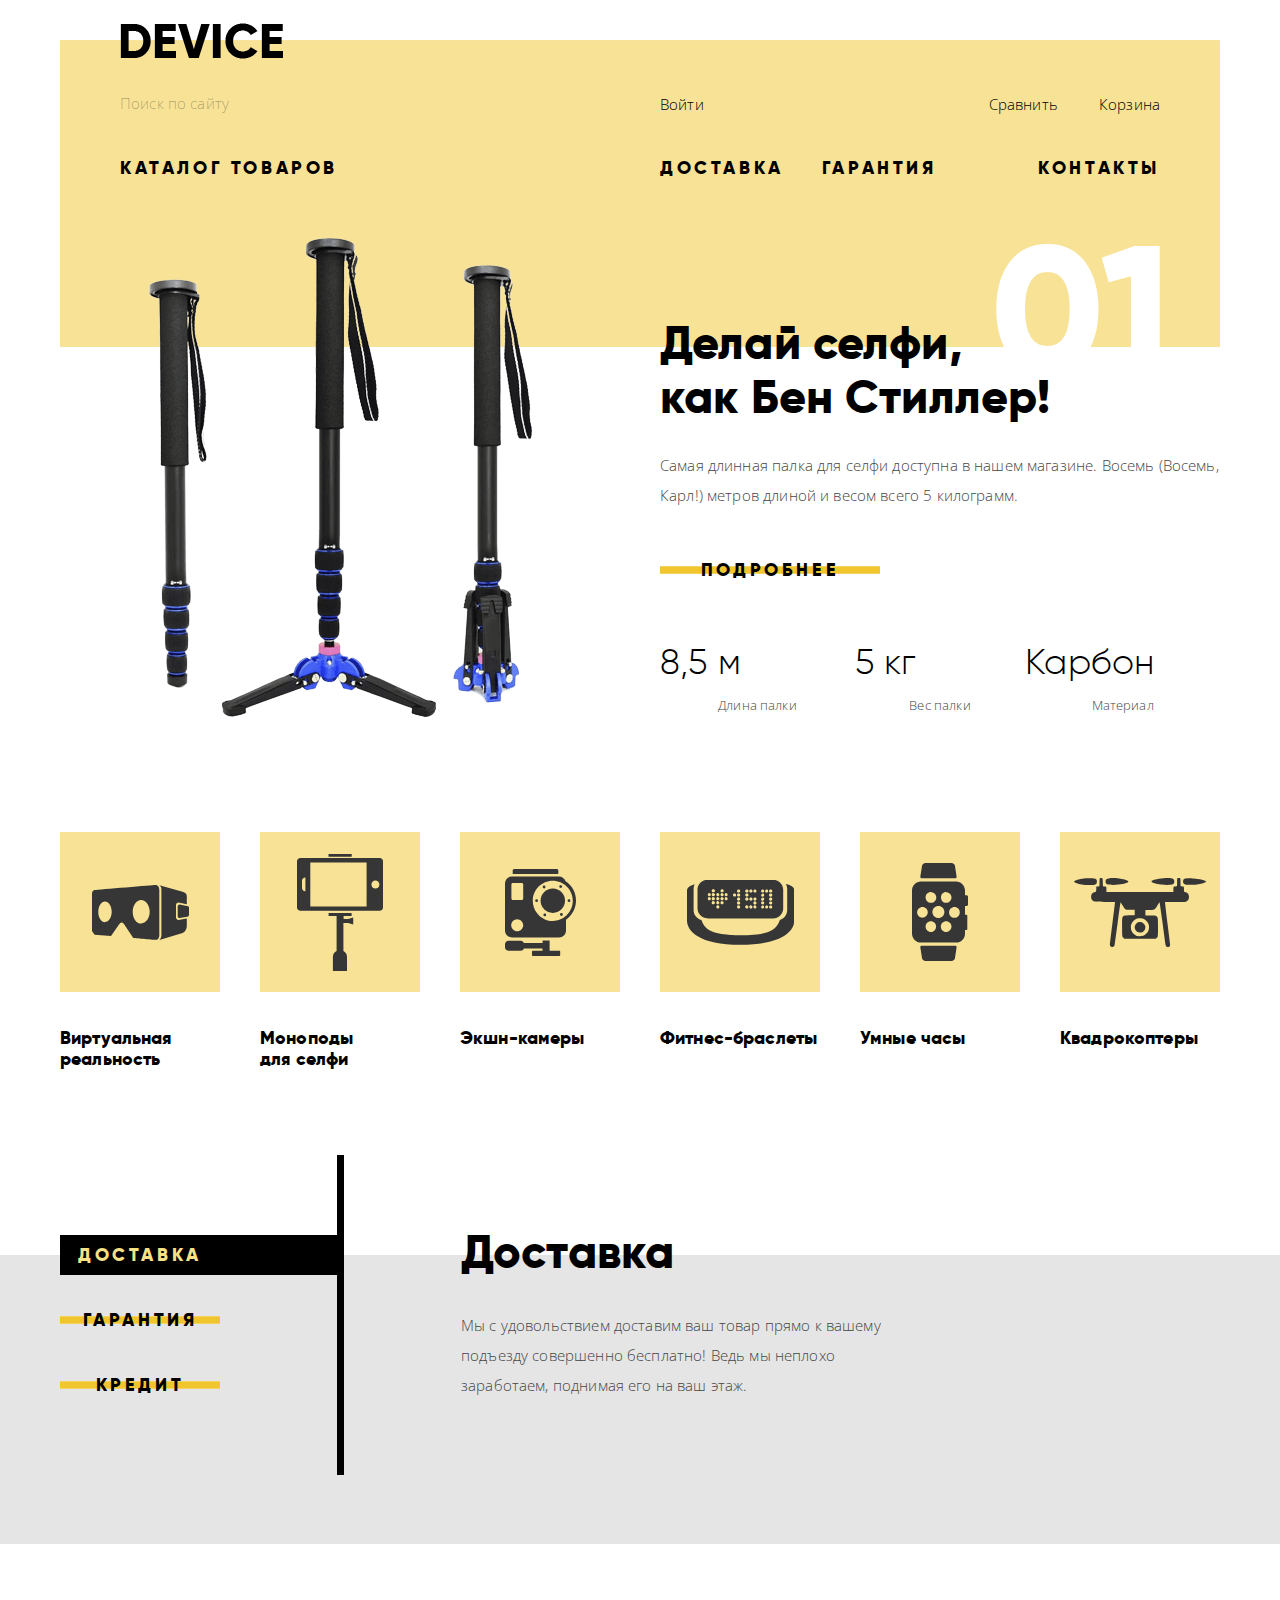
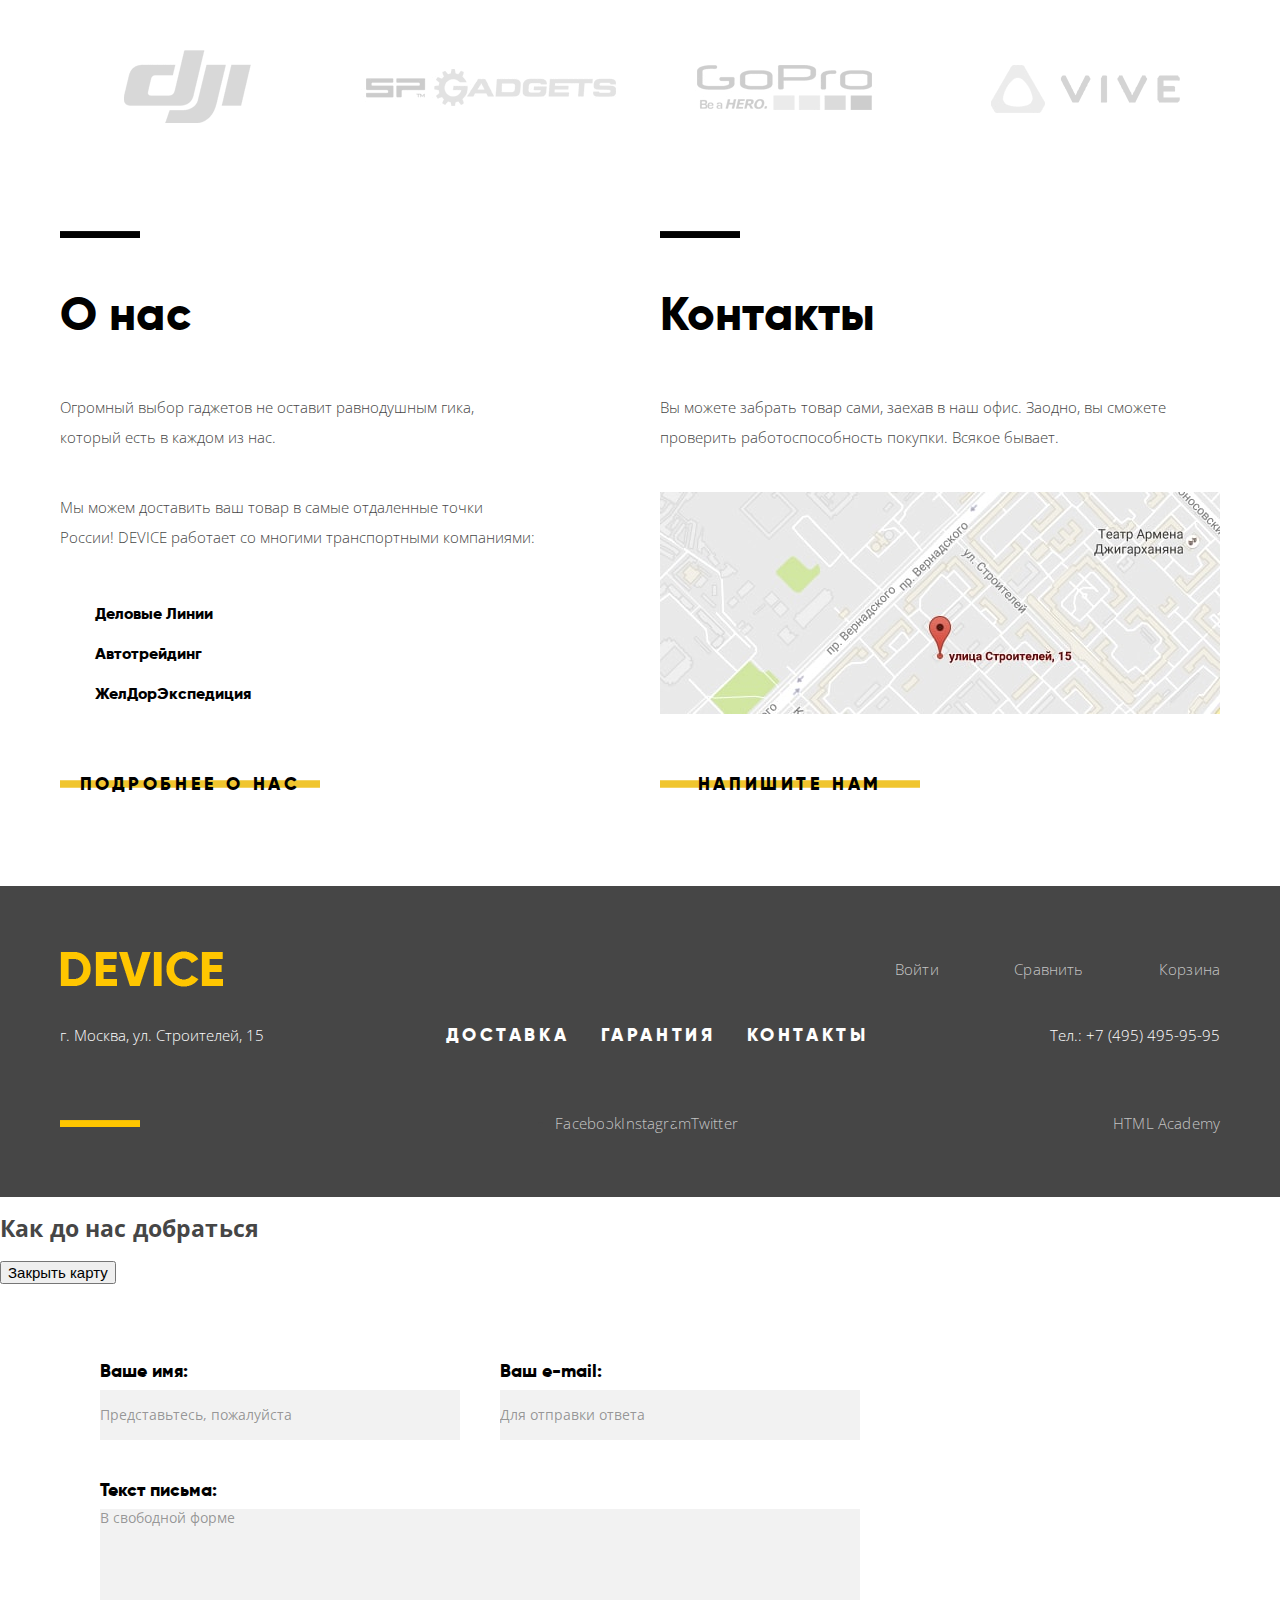
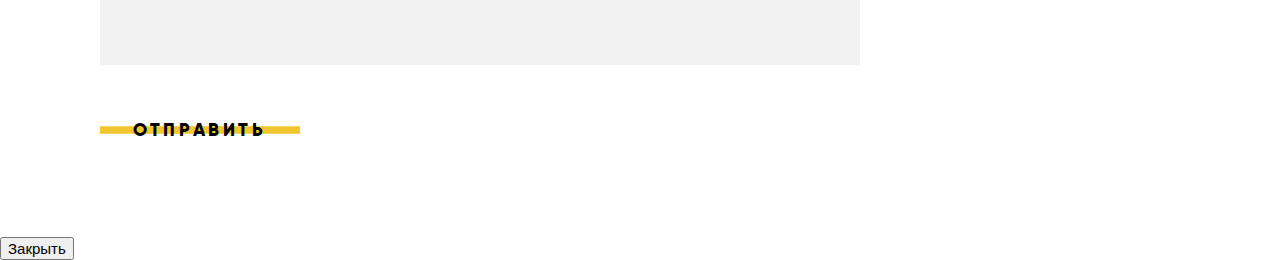
==== index.html @ 3cc9447b "Сделал сетку главной страницы" ====
<!DOCTYPE html>
<html lang="ru">
  <head>
    <meta charset="utf-8">
    <title>HTML Academy: Девайс</title>
    <link href="https://fonts.googleapis.com/css?family=Open+Sans:300,400&amp;subset=cyrillic" rel="stylesheet">
    <link href="css/normalize.css" rel="stylesheet">
    <link href="css/style.css" rel="stylesheet">
  </head>
  <body>
    <header class="main-header">
      <div class="wrapper">
        <div class="header-top-block">
          <div class="logo-header">
            <img src="img/device-logo-header.png" width="163" height="36" alt="Логотип DEVICE">
          </div>
        </div>
        <div class="header-middle-block">
          <form class="search" action="https://echo.htmlacademy.ru" method="post">
            <label class="visually-hidden" for="search-field">Поиск по сайту</label>
            <input id="search-field" name="search-field" type="search" placeholder="Поиск по сайту">
            <button class="search-button" type="submit">Найти</button>
          </form>
          <nav class="user-navigation">
            <ul>
              <li class="user-navigation-item sign-in"><a href="#">Войти</a></li>
              <li class="user-navigation-item comparison"><a href="#">Сравнить</a></li>
              <li class="user-navigation-item cart"><a href="#">Корзина</a></li>
            </ul>
          </nav>
        </div>
        <div class="header-bottom-block">
          <nav class="site-navigation"> 
            <ul>
              <li class="site-navigation-item">
                <a class="catalog-button" href="#">Каталог товаров</a>
                <div class="dropdown-catalog">
                  <ul class="dropdown-catalog-column">
                    <li><a href="#">Виртуальная реальность</a></li>
                    <li><a href="catalog.html">Моноподы для селфи</a></li>
                    <li><a href="#">Экшн-камеры</a></li>
                  </ul>
                  <ul class="dropdown-catalog-column">
                    <li><a href="#">Фитнес-браслеты</a></li>
                    <li><a href="#">Умные часы</a></li>
                  </ul>
                  <ul class="dropdown-catalog-column">
                    <li><a href="#">Квадрокоптеры</a></li>
                  </ul>
                </div>
              </li>
              <li class="site-navigation-item"><a href="#">Доставка</a></li>
              <li class="site-navigation-item"><a href="#">Гарантия</a></li>
              <li class="site-navigation-item"><a href="#">Контакты</a></li>
            </ul>
          </nav>
        </div>
      </div>
    </header>

    <main class="main-content">
      <h1 class="visually-hidden">Интернет-магазин гаджетов DEVICE</h1>
      <section class="promo-slider">
        <div class="container">
          <h2 class="visually-hidden">Лучшие предложения</h2>
          <div class="promo-slider-controls">
            <p>
              <input class="visually-hidden" id="promo-1" type="radio" name="promo-toggle" checked>
              <label for="promo-1"><span class="visually-hidden">Предложение 1</span></label>
            </p>
            <p>
              <input class="visually-hidden" id="promo-2" type="radio" name="promo-toggle">
              <label for="promo-2"><span class="visually-hidden">Предложение 2</span></label>
            </p>
            <p>
              <input class="visually-hidden" id="promo-3" type="radio" name="promo-toggle">
              <label for="promo-3"><span class="visually-hidden">Предложение 3</span></label>  
            </p>
          </div>
          <ol class="promo-slides">
            <li class="promo-slides-item">
              <h3 class="visually-hidden">Монопод для селфи</h3>
              <div class="promo-slide-image">
                <img src="img/slide-1.png" width="384" height="486" alt="Карбоновый монопод для селфи">
              </div>
              <div class="promo-slide-description">
                <p class="promo-slogan">Делай селфи,<br> как Бен Стиллер!</p>
                <p class="promo-text">Самая длинная палка для селфи доступна в нашем магазине. Восемь&nbsp;(Восемь, Карл!) метров длиной и весом всего 5 килограмм.</p>
                <table>                  
                  <tr>
                    <td>8,5 м</td>
                    <td>5 кг</td>
                    <td>Карбон</td>
                  </tr>
                  <tr>
                    <th>Длина палки</th>
                    <th>Вес палки</th>
                    <th>Материал</th>
                  </tr>
                </table>
                <a class="button" href="#">Подробнее</a>
              </div>
            </li>

            <li class="promo-slides-item">
              <h3 class="visually-hidden">Фитнес-браслет</h3>
              <div class="promo-slide-image">
                <img src="img/slide-2.png" width="345" height="485" alt="Черный фитнес-браслет">
              </div>
              <div class="promo-slide-description">
                <p class="promo-slogan">Худеем<br> правильно!</p>
                <p class="promo-text">Мотивирующие фитнес-браслеты помогут найти в себе силы не пропускать  занятия и соблюдать диету.</p>
                <table>
                  <tr>
                    <td>48 часов</td>
                  </tr>
                  <tr>
                    <th>Без подзарядки</th>
                  </tr>
                </table>
                <a class="button" href="#">Подробнее</a>
              </div>
            </li>

            <li class="promo-slides-item">
              <h3 class="visually-hidden">Квадрокоптер</h3>
              <div class="promo-slide-image">
                <img src="img/slide-3.png" width="526" height="334" alt="Квадрокоптер с лазером">
              </div>
              <div class="promo-slide-description">
                <p class="promo-slogan">Порхает как бабочка,<br> жалит как пчела!</p>
                <p class="promo-text">Этот обычный, на первый взгляд, квадрокоптер оснащен мощным лазером, замаскированным под стандартную камеру.</p>
                <table>
                  <tr>
                    <td>800 м</td>
                    <td>50 м</td>
                  </tr>
                  <tr>
                    <th>Дальность полета</th>
                    <th>Радиус поражения</th>
                  </tr>
                </table>
                <a class="button" href="#">Подробнее</a>
              </div>
            </li>
          </ol>
        </div> 
      </section>

      <section class="categories">
        <div class="container">
          <h2 class="visually-hidden">Категории товаров</h2>
          <ul class="categories-list">
            <li><a href="#">Виртуальная реальность</a></li>
            <li><a href="catalog.html">Моноподы для&nbsp;селфи</a></li>
            <li><a href="#">Экшн-камеры</a></li>
            <li><a href="#">Фитнес-браслеты</a></li>
            <li><a href="#">Умные часы</a></li>
            <li><a href="#">Квадрокоптеры</a></li>
          </ul>
        </div>
      </section>

      <section class="services-slider">
        <div class="container">
          <h2 class="visually-hidden">Услуги</h2>
          <div class="services-slider-controls">
            <p>
              <input class="visually-hidden delivery-service-toggle" id="delivery" type="radio" name="services-toggle" checked>
              <label class="button" for="delivery">Доставка</label>
            </p>
            <p>
              <input class="visually-hidden warranty-service-toggle" id="warranty" type="radio" name="services-toggle">
              <label class="button" for="warranty">Гарантия</label>
            </p>
            <p>
              <input class="visually-hidden credit-service-toggle" id="credit" type="radio" name="services-toggle">
              <label class="button" for="credit">Кредит</label>
            </p>
          </div>
          <div class="services-slides-wrapper">
            <ul class="services-slides">
              <li class="services-slides-item delivery-service-slide">
                <h3>Доставка</h3>
                <p>Мы с удовольствием доставим ваш товар прямо к вашему подъезду совершенно бесплатно! Ведь мы неплохо заработаем, поднимая его на ваш этаж.</p>
              </li>
              <li class="services-slides-item warranty-service-slide">
                <h3>Гарантия</h3>
                <p>Если из-за возгорания купленного у нас товара у вас сгорит дом — не переживайте, мы выдадим вам новый. Товар,&nbsp;не&nbsp;дом, конечно же.</p>
              </li>
              <li class="services-slides-item credit-service-slide">
                <h3>Кредит</h3>
                <p>Залезть в долговую яму стало проще! Кредитные консультанты подберут для вас наиболее выгодные условия&nbsp;кредита. Выгодные для нашего банка, разумеется.</p>
              </li>
            </ul>
          </div>
        </div>
      </section>

      <section class="companies">
        <div class="container">
          <h2 class="visually-hidden">Бренды</h2>
          <ul class="list-of-companies">
            <li class="company">
              <a href="https://www.dji.com"><span class="visually-hidden">DJI</span></a>
            </li>
            <li class="company">
              <a href="http://www.sp-gadgets.com"><span class="visually-hidden">SP Gadgets</span></a>
            </li>
            <li class="company">
              <a href="https://gopro.com"><span class="visually-hidden">GoPro</span></a>
            </li>
            <li class="company">
              <a href="https://www.vive.com/ru"><span class="visually-hidden">HTC VIVE</span></a>
            </li>
          </ul>
        </div>
      </section>
      
      <div class="container about-us-container">
        <section class="about-us">         
          <h2>О нас</h2>
          <p>Огромный выбор гаджетов не оставит равнодушным гика, который&nbsp;есть&nbsp;в&nbsp;каждом из нас.</p>
          <div class="transport-companies-wrapper">
            <p>Мы можем доставить ваш товар в самые отдаленные точки России!&nbsp;DEVICE&nbsp;работает со многими транспортными компаниями:</p>
            <ul class="transport-companies">
              <li>Деловые Линии</li>  
              <li>Автотрейдинг</li>
              <li>ЖелДорЭкспедиция</li>
            </ul>
          </div>
          <a class="button" href="#">Подробнее о нас</a>          
        </section>

        <section class="contacts">          
          <h2>Контакты</h2>
          <p>Вы можете забрать товар сами, заехав в наш офис. Заодно, вы сможете проверить работоспособность покупки. Всякое бывает.</p>
          <p class="map">
            <a href="#"><img src="img/map.jpg" width="560" height="222" alt="Наш офис по адресу улица Строителей 15, Москва"></a>
          </p>
          <a class="button" href="#">Напишите нам</a>          
        </section>
      </div>
    </main>

    <footer class="main-footer">
      <div class="wrapper">
        <div class="footer-top-block">
          <div class="logo-footer">
            <img src="img/device-logo-footer.png" width="163" height="36" alt="Логотип DEVICE">
          </div>
          <nav class="user-navigation">
            <ul>
              <li class="user-navigation-item sign-in"><a href="#">Войти</a></li>
              <li class="user-navigation-item comparison"><a href="#">Сравнить</a></li>
              <li class="user-navigation-item cart"><a href="#">Корзина</a></li>
            </ul>          
          </nav>
        </div>
        <div class="footer-middle-block">
          <p class="address">г. Москва, ул. Строителей, 15</p>
          <nav class="site-navigation">
            <ul>
              <li class="site-navigation-item"><a href="#">Доставка</a></li>
              <li class="site-navigation-item"><a href="#">Гарантия</a></li>
            <li class="site-navigation-item"><a href="#">Контакты</a></li>
            </ul>
          </nav>
          <p class="phone">Тел.: +7 (495) 495-95-95</p>
        </div>
        <div class="footer-bottom-block">
          <ul class="footer-social">
            <li><a class="social-button" href="#">Facebook</a></li>
            <li><a class="social-button" href="#">Instagram</a></li>
            <li><a class="social-button" href="#">Twitter</a></li>
          </ul>
          <a class="footer-copyright" href="https://htmlacademy.ru/intensive/htmlcss">HTML Academy</a>
        </div>
      </div>
    </footer>

    <section class="modal modal-map">
      <div class="container">
        <h2>Как до нас добраться</h2>
<!-- Здесь будет карта -->
        <button class="modal-close" type="button">Закрыть карту</button>
      </div>
    </section>

    <section class="modal modal-feedback">
      <div class="container">
        <h2 class="visually-hidden">Напишите нам</h2>
        <form class="feedback" action="https://echo.htmlacademy.ru" method="post">
          <p class="feedback-item">
            <label for="feedback-name">Ваше имя:</label>
            <input id="feedback-name" name="name" type="text" placeholder="Представьтесь, пожалуйста">
          </p>
          <p class="feedback-item">
            <label for="feedback-email">Ваш e-mail:</label>
            <input id="feedback-email" name="email" type="email" placeholder="Для отправки ответа">
          </p>
          <p class="feedback-item">
            <label for="feedback-message">Текст письма:</label>
            <textarea id="feedback-message" name="message" placeholder="В свободной форме"></textarea>
          </p>
          <button class="button" type="submit">Отправить</button>
        </form>
        <button class="modal-close" type="button">Закрыть</button>
      </div>
    </section>
  </body>
</html>
---- css/style.css ----
@font-face {
  font-family: "Gilroy";
  font-weight: 800;
  font-style: normal;

  src: url("../fonts/gilroyextrabold-webfont.woff2") format("woff2"),
  url("../fonts/gilroyextrabold-webfont.woff") format("woff");
}

@font-face {
  font-family: "Gilroy";
  font-weight: 300;
  font-style: normal;

  src: url("../fonts/gilroylight-webfont.woff2") format("woff2"),
  url("../fonts/gilroylight-webfont.woff") format("woff");
}

html {
  box-sizing: border-box;
}

*,
*::before,
*::after {
  box-sizing: inherit;
}

body {
  margin: 0;
  padding: 0;

  font-family: "Open Sans", "Arial", sans-serif;
  font-size: 15px;
  font-weight: 300;
  letter-spacing: 0.01em;

  color: #464646;
}

a {
  text-decoration: none;
}

.button {
  display: inline-block;

  width: 260px;
  height: 40px;
  padding: 0;

  font-family: "Gilroy", "Arial", sans-serif;
  font-size: 18px;
  font-weight: 800;
  line-height: 40px;
  letter-spacing: 0.2em;

  cursor: pointer;
  text-align: center;
  vertical-align: middle;
  text-transform: uppercase;

  color: #000;
  border: none;
  outline: none;
  background: linear-gradient(transparent 16px, #f4d361 16px, #f4d361 17px, #f0c52e 17px, #f0c52e 23px, #f4d361 23px, #f4d361 24px, transparent 24px);
}

.button:hover,
.button:focus {
  background: #f0c52e;
}

.button:active {
  color: rgba(0, 0, 0, 0.3);
}

.main-header .wrapper {
  display: flex;
  flex-direction: column;

  width: 1160px;
  margin-right: auto;
  margin-left: auto;
  padding-top: 23px;
  padding-right: 60px;
  padding-bottom: 55px;
  padding-left: 60px;

  background: linear-gradient(#fff 40px, #f8e49f 40px, #f8e49f 41px, #f7e296 41px);
}

.header-top-block {
  margin-bottom: 17px;
}

.header-middle-block {
  display: flex;

  min-height: 49px;
  margin-bottom: 30px;

  justify-content: space-between;
  align-items: center;
}

.header-bottom-block > ul {
  display: flex;

  justify-content: space-between;
}

.logo-header a:hover,
.logo-footer a:hover {
  opacity: 0.6;
}

.logo-header a:active,
.logo-footer a:active {
  opacity: 0.3;
}

.search {
  display: flex;

  width: 440px;
}

.search input {
  width: 100%;
  margin: 0;
  padding: 0;

  font: inherit;
  line-height: 36px;
  letter-spacing: 0.01em;

  border: none;
  border-bottom: 2px solid transparent;
  outline: none;
  background-color: transparent;
}

.search input:focus {
  border-bottom-color: #000;
}

.search input:focus + .search-button {
  display: inline-block;
}

.search input::-webkit-input-placeholder {
  color: rgba(0, 0, 0, 0.3);
}
.search input::-moz-placeholder {
  color: rgba(0, 0, 0, 0.3);
}
.search input:-moz-placeholder {
  color: rgba(0, 0, 0, 0.3);
}
.search input:-ms-input-placeholder {
  color: rgba(0, 0, 0, 0.3);
}

.search input:hover::-webkit-input-placeholder,
.search input:focus::-webkit-input-placeholder {
  color: rgba(0, 0, 0, 0.6);
}
.search input:hover::-moz-placeholder:hover,
.search input:focus::-webkit-input-placeholder {
  color: rgba(0, 0, 0, 0.6);
}
.search input:hover:-moz-placeholder:hover,
.search input:focus::-webkit-input-placeholder {
  color: rgba(0, 0, 0, 0.6);
}
.search input:hover:-ms-input-placeholder,
.search input:focus::-webkit-input-placeholder {
  color: rgba(0, 0, 0, 0.6);
}

.search-button {
  display: none;

  width: 85px;
  height: 49px;

  font: inherit;
  line-height: 36px;
  letter-spacing: 0.01em;

  cursor: pointer;
  text-align: center;

  border: 2px solid black;
  outline: none;
  background-color: transparent;
}

.search-button:hover,
.search-button:focus {
  display: inline-block;

  color: #fff;
  background-color: #000;
}

.search-button:active {
  color: rgba(255, 255, 255, 0.3);
}

.user-navigation ul,
.site-navigation ul {
  margin: 0;
  padding: 0;

  list-style: none;
}

.user-navigation a,
.site-navigation a {
  color: #000;
}

.user-navigation a:hover,
.user-navigation a:focus,
.site-navigation a:hover,
.site-navigation a:focus {
  color: rgba(0, 0, 0, 0.6);
}

.user-navigation a:active,
.site-navigation a:active {
  color: rgba(0, 0, 0, 0.3);
}

.user-navigation a,
.dropdown-catalog-column a {
  line-height: 36px;
}

.main-header .user-navigation ul {
  display: flex;

  width: 500px;
}

.sign-out a {
  color: rgba(0, 0, 0, 0.3);
}

.main-header .comparison {
  margin-left: auto;
}

.main-header .cart {
  margin-left: 41px;
}

.main-header .site-navigation > ul {
  display: flex;
}

.site-navigation-item > a {
  font-family: "Gilroy", "Arial", sans-serif;
  font-size: 18px;
  font-weight: 800;
  letter-spacing: 0.2em;

  text-transform: uppercase;
}

.main-header .site-navigation-item:nth-child(1) {
  position: relative;

  width: 540px;
}

.main-header .site-navigation-item:nth-child(3) {
  margin-left: 38px;
}

.main-header .site-navigation-item:nth-child(4) {
  margin-left: auto;
}

.site-navigation .dropdown-catalog {
  position: absolute;
  z-index: 1;
  left: -60px;

  display: none;

  width: 1160px;
  padding-top: 25px;
  padding-right: 60px;
  padding-bottom: 35px;
  padding-left: 60px;

  background-color: #f7e296;
}

.site-navigation .dropdown-catalog-column {
  width: 160px;
  margin-left: 40px;
}

.dropdown-catalog-column:nth-child(1) {
  width: 200px;
  margin-left: 0;
}

.site-navigation-item:hover .dropdown-catalog {
  display: flex;
}

.main-content .container {
  width: 1160px;
  margin-right: auto;
  margin-left: auto;
}

.promo-slides {
  margin: 0;
  padding: 0;

  list-style: none;

  counter-reset: slideCounter;
}

.promo-slides-item {
  position: relative;

  display: flex;

  justify-content: space-between;
}

.promo-slider .container {
  margin-bottom: 105px;

  background: linear-gradient(#f7e296 113px,  #fff 113px);
}

.promo-slider-controls p {
  margin: 0;
  padding: 0;
}

/*.promo-slides-item:nth-child(1) {
  display: none;
}*/

.promo-slides-item:nth-child(2) {
  display: none;
}

.promo-slides-item:nth-child(3) {
  display: none;
}

.promo-slides-item::before {
  position: absolute;
  z-index: 0;
  top: -12px;
  right: 48px;

  font-family: "Gilroy", "Arial", sans-serif;
  font-size: 179.2px;
  font-weight: 800;
  line-height: 179.2px;

  content: "0" counter(slideCounter);
  counter-increment: slideCounter;

  color: #fff;
}

.promo-slide-image {
  width: 560px;

  text-align: center;
}

.promo-slides-item:nth-child(3) .promo-slide-image {
  padding-top: 67px;

  text-align: right;
}

.promo-slide-description {
  display: flex;
  flex-direction: column;

  width: 560px;
  margin-top: 83px;
}

.promo-slide-description p {
  margin: 0;
  padding: 0;
}

.promo-slide-description .promo-slogan {
  position: relative;

  margin-bottom: 25px;

  font-family: "Gilroy", "Arial", sans-serif;
  font-size: 47px;
  font-weight: 800;

  color: #000;
}

.promo-slide-description .promo-text {
  margin-bottom: 40px;

  line-height: 30px;
}

.promo-slide-description table {
  border-spacing: 0 12px;

  order: 1;
}

.promo-slide-description th {
  width: 160px;
  padding: 0;

  font-size: 13px;
  font-weight: 300;
  line-height: 20px;
}

.promo-slide-description th:nth-child(2) {
  width: 140px;
}

.promo-slide-description td {
  padding: 0;

  font-family: "Gilroy", "Arial", sans-serif;
  font-size: 36px;
  font-weight: 300;

  color: #000;
}

.promo-slide-description .button {
  width: 220px;
  margin-bottom: 40px;
}

.categories .container {
  margin-bottom: 85px;
  padding-right: 0;
  padding-left: 0;
}

.categories-list {
  display: flex;

  margin: 0;
  padding: 0;

  justify-content: space-between;
}

.categories-list li {
  list-style: none;

  flex: 0 1 160px;
}

.categories-list a {
  position: relative;

  display: block;

  width: 160px;

  outline: none;
}

.categories-list a::before {
  display: block;

  width: 160px;
  height: 160px;
  margin-bottom: 36px;
  margin-bottom: 36px;

  content: "";

  background-color: rgba(240, 197, 46, 0.5);
}

.categories-list a::after {
  position: absolute;
  top: 0;
  left: 0;

  display: block;

  width: 160px;
  height: 160px;

  content: "";
}

.categories-list li:nth-child(1) a::after {
  background: url("../img/category-1.svg") 50% no-repeat;
}

.categories-list li:nth-child(2) a::after {
  background: url("../img/category-2.svg") 50% no-repeat;
}

.categories-list li:nth-child(3) a::after {
  background: url("../img/category-3.svg") 50% no-repeat;
}

.categories-list li:nth-child(4) a::after {
  background: url("../img/category-4.svg") 50% no-repeat;
}

.categories-list li:nth-child(5) a::after {
  background: url("../img/category-5.svg") 50% no-repeat;
}

.categories-list li:nth-child(6) a::after {
  background: url("../img/category-6.svg") 50% no-repeat;
}

.categories-list a:hover::before,
.categories-list a:focus::before {
  background-color: rgba(240, 197, 46, 1);
}

.categories-list a:active::after {
  opacity: 0.3;
}

.categories-list a {
  font-family: "Gilroy", "Arial", sans-serif;
  font-size: 18px;
  font-weight: 800;

  color: #000;
}

.categories-list a:active {
  color: rgba(0, 0, 0, 0.3);
}

.services-slider {
  background: linear-gradient(#fff 100px,  #e5e5e5 100px);
}

.services-slider .container {
  display: flex;

  margin-bottom: 94px;
}

.services-slider-controls {
  width: 284px;
  margin-bottom: 69px;
  padding-top: 80px;

  border-right: 7px solid #000;
}

.services-slider-controls p {
  margin: 0;
  margin-bottom: 25px;
  padding: 0;
}

.services-slider-controls p:last-child {
  margin-bottom: 70px;
}

.services-slider-controls label {
  width: 160px;
}

.delivery-service-toggle:active + label,
.warranty-service-toggle:active + label,
.credit-service-toggle:active + label {
  color: #000;
}

.delivery-service-toggle:checked + label,
.warranty-service-toggle:checked + label,
.credit-service-toggle:checked + label {
  color: #f7e184;
  background: #000;
  box-shadow: 117px 0 0 0 #000;
}

.services-slides-wrapper {
  margin-left: 117px;
  padding-top: 71px;
}

.services-slides {
  margin: 0;
  padding: 0;

  list-style: none;
}

.services-slides h3 {
  margin: 0;
  margin-bottom: 30px;
  padding: 0;

  font-family: "Gilroy", "Arial", sans-serif;
  font-size: 47px;
  font-weight: 800;

  color: #000;
}

/*.services-slides-item:nth-child(1),*/
.services-slides-item:nth-child(2),
.services-slides-item:nth-child(3) {
  display: none;
}

.services-slides-item p {
  width: 440px;
  margin: 0;
  padding: 0;

  line-height: 30px;
}

.companies .container {
  margin-bottom: 93px;
  padding-right: 0;
  padding-left: 0;
}

.list-of-companies {
  display: flex;

  margin: 0;
  padding: 0;

  list-style: none;

  justify-content: space-between;
}

.company a {
  display: block;

  width: 260px;
  height: 100px;
}

.company:nth-child(1) a {
  background: url(../img/logo-dji.png);
}

.company:nth-child(2) a {
  background: url(../img/logo-spgadgets.png);
}

.company:nth-child(3) a {
  background: url(../img/logo-gopro.png);
}

.company:nth-child(4) a {
  background: url(../img/logo-vive.png);
}

.company a:hover,
.company a:focus {
  background-position: bottom;
}

.about-us-container {
  display: flex;

  margin-bottom: 82px;

  justify-content: space-between;
}

.about-us,
.contacts {
  display: flex;
  flex-direction: column;

  min-height: 573px;

  justify-content: space-between;
}

.about-us,
.contacts {
  width: 560px;
}

.about-us .button,
.contacts .button {
  width: 260px;
  margin-top: auto;
}

.about-us h2,
.contacts h2 {
  margin: 0;
  margin-top: 50px;
  margin-bottom: 50px;
  padding: 0;

  font-family: "Gilroy", "Arial", sans-serif;
  font-size: 47px;
  font-weight: 800;

  color: #000;
}

.about-us p,
.contacts p {
  margin: 0;
  padding: 0;

  line-height: 30px;
  letter-spacing: 0;
}

.contacts .map,
.transport-companies-wrapper {
  margin-top: 40px;
}


.transport-companies {
  margin: 0;
  padding: 0;
  padding-left: 35px;

  font-family: "Gilroy", "Arial", sans-serif;
  font-size: 16px;
  font-weight: 800;
  line-height: 40px;
  letter-spacing: 0;

  list-style: none;

  color: #000;
}

.transport-companies-wrapper {
  display: flex;
  flex-direction: column;

  min-height: 222px;

  justify-content: space-between;
}

.about-us::before,
.contacts::before {
  display: block;

  width: 80px;
  height: 7px;

  content: "";

  background: linear-gradient(#121212 1px, #000 1px, #000 79px, #121212 79px);
}

.main-footer {
  padding-bottom: 50px;

  background-color: #464646;
}

.main-footer .wrapper {
  display: flex;
  flex-direction: column;

  width: 1160px;
  margin-right: auto;
  margin-left: auto;
}

.footer-top-block {
  display: flex;

  margin-bottom: 30px;
  padding-top: 65px;

  justify-content: space-between;
}

.footer-middle-block {
  display: flex;

  margin-bottom: 50px;

  align-items: center;
  justify-content: space-between;
}

.footer-bottom-block {
  display: flex;

  justify-content: space-between;
  align-items: center;
}

.main-footer .user-navigation ul {
  display: flex;

  width: 325px;

  justify-content: space-between;
}

.main-footer .site-navigation ul {
  display: flex;

  width: 423px;

  justify-content: space-between;
}

.main-footer .user-navigation a,
.social-button,
.footer-copyright {
  color: rgba(255, 255, 255, 0.7);
}

.main-footer .site-navigation a {
  color: #fff;
}

.main-footer .user-navigation a:hover,
.main-footer .user-navigation a:focus {
  color: #fff;
}

.main-footer .site-navigation a:hover,
.main-footer .site-navigation a:focus {
  color: rgba(255, 255, 255, 0.6);
}

.main-footer .user-navigation a:active,
.main-footer .site-navigation a:active {
  color: rgba(255, 255, 255, 0.3);
}

.address,
.phone {
  margin: 0;
  padding: 0;

  line-height: 30px;
  letter-spacing: 0;

  color: #fff;
}

.footer-social {
  display: flex;
}

.footer-bottom-block::before {
  display: block;

  width: 80px;
  height: 7px;

  content: "";

  background: linear-gradient(#f2bd05 1px, #ffc600 1px, #ffc600 79px, #f2bd05 79px);
}

.modal-feedback .feedback {
  display: flex;

  width: 960px;
  min-height: 553px;
  padding-top: 78px;
  padding-right: 100px;
  padding-bottom: 78px;
  padding-left: 100px;

  align-items: stretch;
  justify-content: space-between;
  flex-wrap: wrap;
}

.feedback-item {
  margin: 0;
  margin-bottom: 32px;
  padding: 0;
}

.feedback-item label {
  display: block;

  margin-bottom: 10px;

  font-family: "Gilroy", "Arial", sans-serif;
  font-size: 18px;
  font-weight: 800;
  line-height: 18px;
  letter-spacing: 0;

  color: #000;
}

.feedback-item input,
.feedback-item textarea {
  padding: 0;

  font-family: "Open Sans", "Arial", sans-serif;
  font-size: 14px;
  font-weight: 400;
  line-height: 18px;
  letter-spacing: 0;

  border: none;
  background-color: #f2f2f2;
}

.feedback-item input {
  width: 360px;
  height: 50px;
}

.feedback-item input:hover,
.feedback-item textarea:hover {
  background-color: #eaeaea;
}

.feedback-item input:focus,
.feedback-item textarea:focus {
  outline: 3px solid #f7e296;
  background-color: #fff;
}

.feedback-item input:invalid,
.feedback-item textarea:invalid {
  outline: none;
  background-color: #f6dada;
}

.feedback-item textarea {
  width: 760px;
  height: 156px;

  resize: none;
}

.feedback input::-webkit-input-placeholder,
.feedback textarea::-webkit-input-placeholder {
  color: rgba(0, 0, 0, 0.4);
}
.feedback input::-moz-placeholder,
.feedback textarea::-moz-placeholder {
  color: rgba(0, 0, 0, 0.4);
}
.feedback input:-moz-placeholder,
.feedback textarea:-moz-placeholder {
  color: rgba(0, 0, 0, 0.4);
}
.feedback input:-ms-input-placeholder,
.feedback textarea:-ms-input-placeholder {
  color: rgba(0, 0, 0, 0.4);
}

.feedback input:hover::-webkit-input-placeholder,
.feedback textarea:hover::-webkit-input-placeholder {
  color: rgba(0, 0, 0, 0.6);
}
.feedback input:hover::-moz-placeholder,
.feedback textarea:hover::-webkit-input-placeholder {
  color: rgba(0, 0, 0, 0.6);
}
.feedback input:hover:hover:-moz-placeholder,
.feedback textarea::-webkit-input-placeholder {
  color: rgba(0, 0, 0, 0.6);
}
.feedback input:hover:-ms-input-placeholder,
.feedback textarea:hover::-webkit-input-placeholder {
  color: rgba(0, 0, 0, 0.6);
}

.feedback .button {
  width: 200px;
}

/*------------------------------catalog.html------------------------------*/

.catalog-content {
  color: #000;
}

.catalog-content .button {
  width: 200px;
}

h1 {
  font-family: "Gilroy", "Arial", sans-serif;
  font-size: 47px;
  font-weight: 800;
}

.breadcrumbs {
  font-size: 14px;

  list-style: none;
}

.breadcrumbs li,
.breadcrumbs a {
  line-height: 36px;

  color: rgba(0, 0, 0, 0.3);
}

.breadcrumbs a:hover,
.breadcrumbs a:focus {
  color: rgba(0, 0, 0, 0.6);
}

.breadcrumbs a:active {
  color: rgba(0, 0, 0, 0.1);
}

.filter h2,
.sorting h2 {
  font-family: "Gilroy", "Arial", sans-serif;
  font-size: 16px;
  font-weight: 800;
  letter-spacing: 0.2em;

  text-transform: uppercase;
}

.filter {
  background: #efefef;
}

.filter ul {
  list-style: none;
}

.filter-form fieldset,
.catalog-item h3 {
  border: 0;
}

.filter-form legend {
  font-family: "Gilroy", "Arial", sans-serif;
  font-size: 18px;
  font-weight: 800;
}

.price-range label,
.price-range input {
  font-family: "Gilroy", "Arial", sans-serif;
  font-size: 14px;
  font-weight: 300;
  line-height: 22.27px;
  letter-spacing: 0;

  color: rgba(0, 0, 0, 0.2);
}

.price-range input {
  border: 0;
  background-color: transparent;
}

.color-filter label,
.bluetooth-filter label {
  font-size: 14px;
  font-weight: 300;
  line-height: 40px;
}

.color-filter input:disabled + label,
.bluetooth-filter input:disabled + label {
  color: #a6a6a6;
}

.sorting .container {
  background-color: rgba(0, 0, 0, 0.08);
}

.sorting ul {
  list-style: none;
}

.sorting-by a {
  font-size: 14px;
  font-weight: 400;
  line-height: 18px;
  letter-spacing: 0;

  color: rgba(0, 0, 0, 0.3);
}

.sorting-by a:hover,
.sorting-by a:focus {
  color: rgba(0, 0, 0, 0.6);
}

.sorting-by a:active,
.current-sort a {
  color: rgba(0, 0, 0, 1);
}

.catalog-list {
  list-style: none;
}

.catalog-item h3 a {
  font-family: "Gilroy", "Arial", sans-serif;
  font-size: 18px;
  font-weight: 800;

  color: #000;
}

.catalog-item-price {
  font-size: 16px;
}

.catalog-item-actions {
  cursor: pointer;

  background-color: rgba(238, 238, 238, 0.7);
}

.add-to-comparison {
  font-size: 13px;
  line-height: 36px;

  cursor: pointer;

  color: rgba(0, 0, 0, 0.5);
  border: 0;
  background-color: transparent;
}

.add-to-comparison:hover,
.add-to-comparison:focus {
  color: rgba(0, 0, 0, 1);
}

.add-to-comparison:active {
  color: rgba(0, 0, 0, 0.2);
}

.pagination {
  list-style: none;

  background-color: rgba(0, 0, 0, 0.08);
}

.pagination-item a {
  font-family: "Gilroy", "Arial", sans-serif;
  font-size: 16px;
  font-weight: 800;
  letter-spacing: 0.3em;

  text-transform: uppercase;

  color: rgba(0, 0, 0, 0.3);
}

.pagination-item a:hover,
.pagination-item a:focus {
  color: rgba(0, 0, 0, 0.6);
}

.pagination-item a:active {
  color: rgba(0, 0, 0, 1);
}

.previous-page a,
.next-page a,
.pagination-item-current a {
  color: rgba(0, 0, 0, 1);
}

.previous-page a:hover,
.previous-page a:focus,
.next-page a:hover,
.next-page a:focus {
  background-color: rgba(0, 0, 0, 0.08);
}

.previous-page a:active,
.next-page a:active {
  color: rgba(0, 0, 0, 0.3);
}

.visually-hidden {
  position: absolute;

  overflow: hidden;
  clip: rect(0 0 0 0);

  width: 1px;
  height: 1px;
  margin: -1px;
  padding: 0;

  border: 0;
}
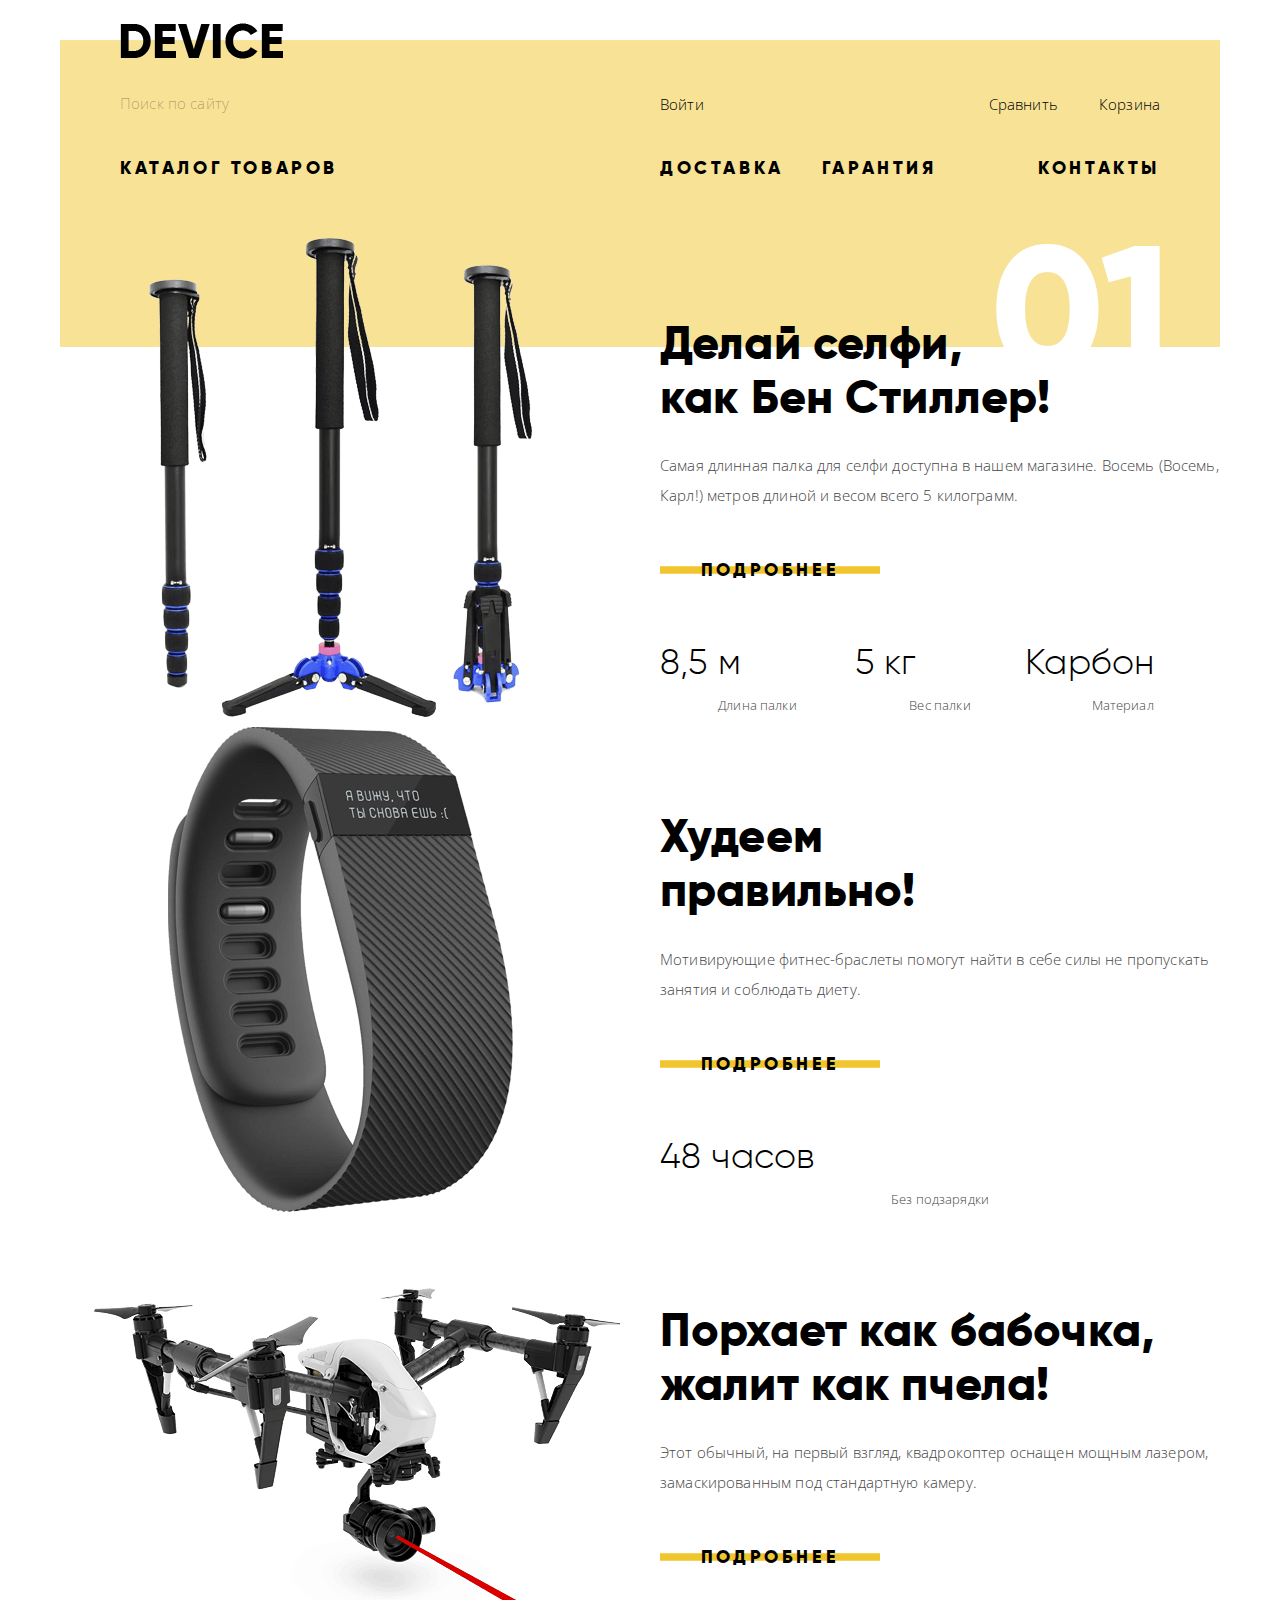
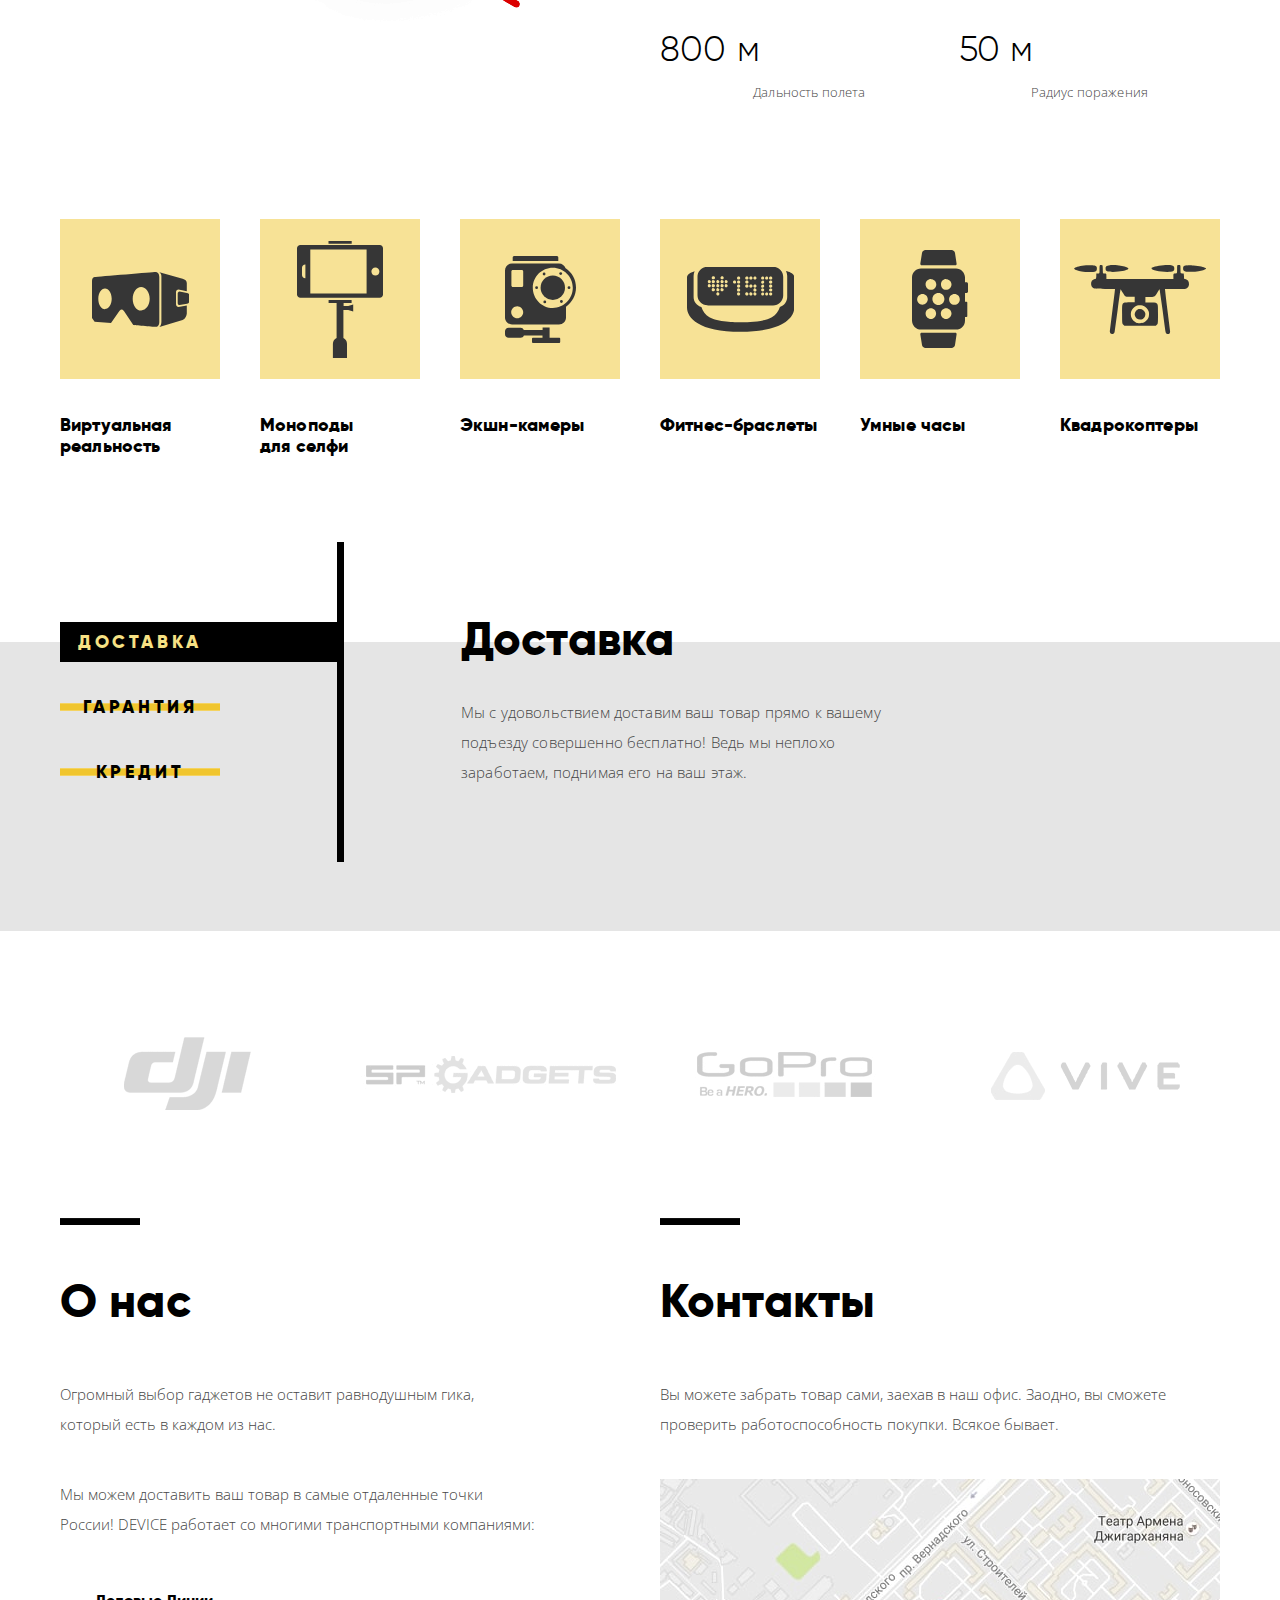
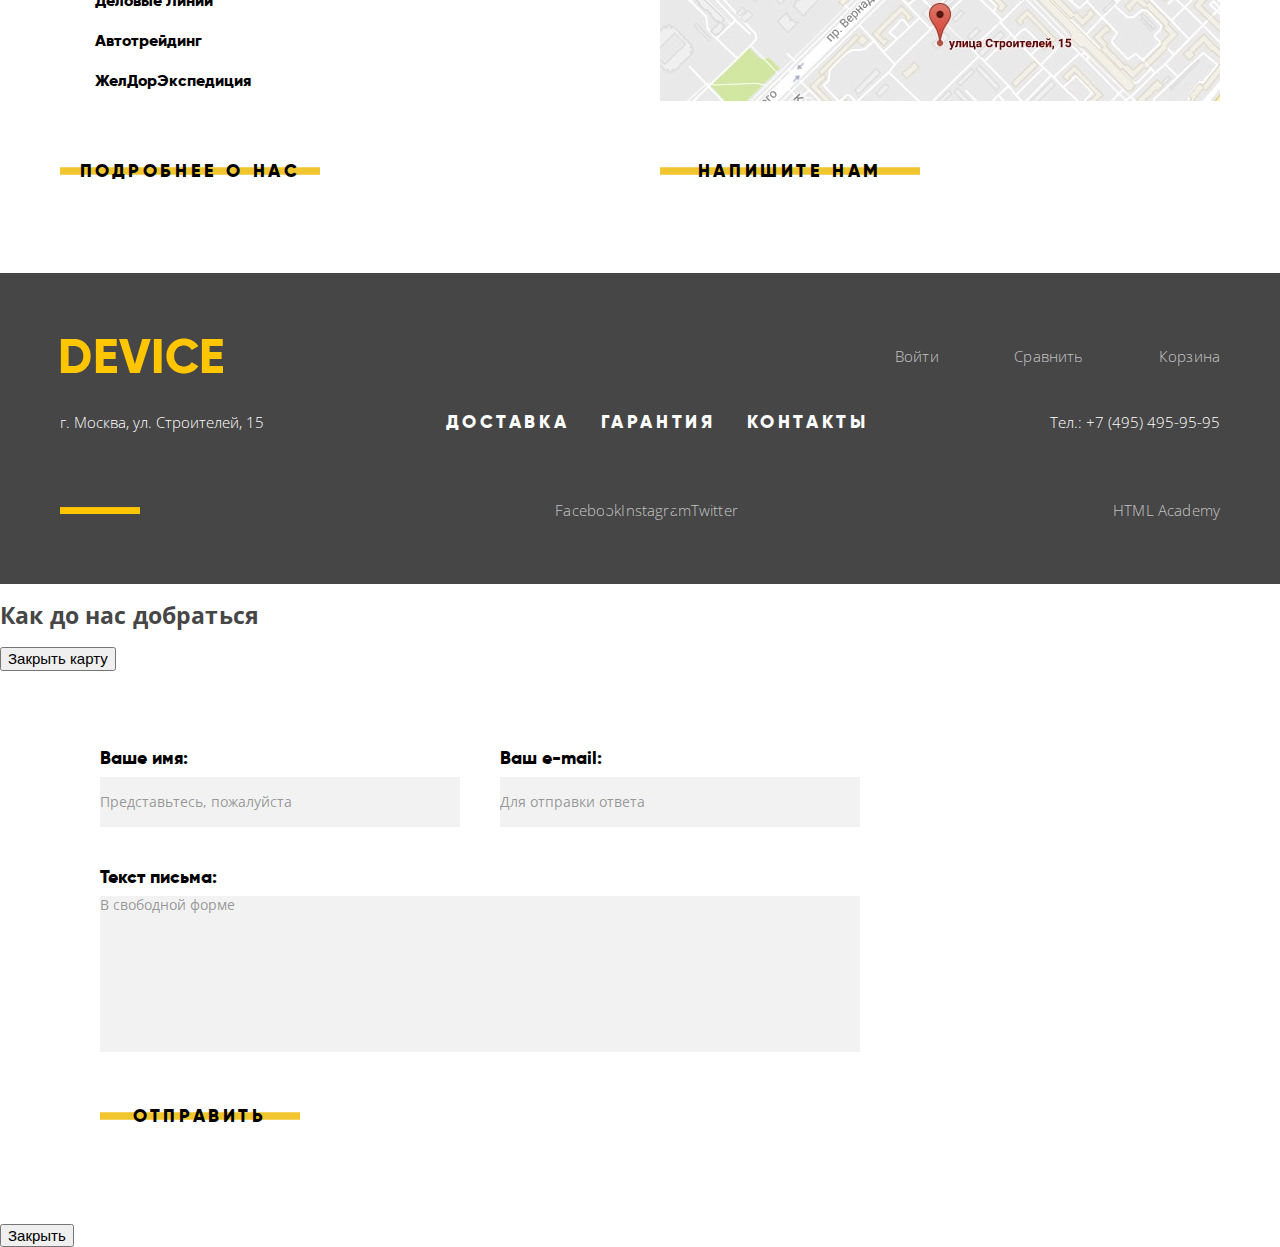
==== commit 0a17faa3: "Сделал сетку каталога" ====
--- a/index.html
+++ b/index.html
@@ -9,7 +9,7 @@
   </head>
   <body>
     <header class="main-header">
-      <div class="wrapper">
+      <div class="container">
         <div class="header-top-block">
           <div class="logo-header">
             <img src="img/device-logo-header.png" width="163" height="36" alt="Логотип DEVICE">
@@ -178,22 +178,20 @@
               <label class="button" for="credit">Кредит</label>
             </p>
           </div>
-          <div class="services-slides-wrapper">
-            <ul class="services-slides">
-              <li class="services-slides-item delivery-service-slide">
-                <h3>Доставка</h3>
-                <p>Мы с удовольствием доставим ваш товар прямо к вашему подъезду совершенно бесплатно! Ведь мы неплохо заработаем, поднимая его на ваш этаж.</p>
+          <ul class="services-slides">
+            <li class="services-slides-item delivery-service-slide">
+              <h3>Доставка</h3>
+              <p>Мы с удовольствием доставим ваш товар прямо к вашему подъезду совершенно бесплатно! Ведь мы неплохо заработаем, поднимая его на ваш этаж.</p>
+            </li>
+            <li class="services-slides-item warranty-service-slide">
+              <h3>Гарантия</h3>
+              <p>Если из-за возгорания купленного у нас товара у вас сгорит дом — не переживайте, мы выдадим вам новый. Товар,&nbsp;не&nbsp;дом, конечно же.</p>
               </li>
-              <li class="services-slides-item warranty-service-slide">
-                <h3>Гарантия</h3>
-                <p>Если из-за возгорания купленного у нас товара у вас сгорит дом — не переживайте, мы выдадим вам новый. Товар,&nbsp;не&nbsp;дом, конечно же.</p>
-              </li>
-              <li class="services-slides-item credit-service-slide">
-                <h3>Кредит</h3>
-                <p>Залезть в долговую яму стало проще! Кредитные консультанты подберут для вас наиболее выгодные условия&nbsp;кредита. Выгодные для нашего банка, разумеется.</p>
-              </li>
-            </ul>
-          </div>
+            <li class="services-slides-item credit-service-slide">
+              <h3>Кредит</h3>
+              <p>Залезть в долговую яму стало проще! Кредитные консультанты подберут для вас наиболее выгодные условия&nbsp;кредита. Выгодные для нашего банка, разумеется.</p>
+            </li>
+          </ul>
         </div>
       </section>
 
@@ -244,7 +242,7 @@
     </main>
 
     <footer class="main-footer">
-      <div class="wrapper">
+      <div class="container">
         <div class="footer-top-block">
           <div class="logo-footer">
             <img src="img/device-logo-footer.png" width="163" height="36" alt="Логотип DEVICE">
--- a/css/style.css
+++ b/css/style.css
@@ -75,7 +75,7 @@
   color: rgba(0, 0, 0, 0.3);
 }
 
-.main-header .wrapper {
+.main-header .container {
   display: flex;
   flex-direction: column;
 
@@ -106,8 +106,6 @@
 
 .header-bottom-block > ul {
   display: flex;
-
-  justify-content: space-between;
 }
 
 .logo-header a:hover,
@@ -145,10 +143,6 @@
   border-bottom-color: #000;
 }
 
-.search input:focus + .search-button {
-  display: inline-block;
-}
-
 .search input::-webkit-input-placeholder {
   color: rgba(0, 0, 0, 0.3);
 }
@@ -195,6 +189,10 @@
   border: 2px solid black;
   outline: none;
   background-color: transparent;
+}
+
+.search input:focus + .search-button {
+  display: inline-block;
 }
 
 .search-button:hover,
@@ -245,8 +243,12 @@
   width: 500px;
 }
 
-.sign-out a {
+.main-header .sign-out a {
   color: rgba(0, 0, 0, 0.3);
+}
+
+.main-header .sign-out {
+  margin-left: 20px;
 }
 
 .main-header .comparison {
@@ -346,18 +348,6 @@
 .promo-slider-controls p {
   margin: 0;
   padding: 0;
-}
-
-/*.promo-slides-item:nth-child(1) {
-  display: none;
-}*/
-
-.promo-slides-item:nth-child(2) {
-  display: none;
-}
-
-.promo-slides-item:nth-child(3) {
-  display: none;
 }
 
 .promo-slides-item::before {
@@ -602,14 +592,11 @@
   box-shadow: 117px 0 0 0 #000;
 }
 
-.services-slides-wrapper {
+.services-slides {
+  margin: 0;
   margin-left: 117px;
+  padding: 0;
   padding-top: 71px;
-}
-
-.services-slides {
-  margin: 0;
-  padding: 0;
 
   list-style: none;
 }
@@ -699,8 +686,6 @@
   flex-direction: column;
 
   min-height: 573px;
-
-  justify-content: space-between;
 }
 
 .about-us,
@@ -786,7 +771,7 @@
   background-color: #464646;
 }
 
-.main-footer .wrapper {
+.main-footer .container {
   display: flex;
   flex-direction: column;
 
@@ -1013,16 +998,38 @@
   width: 200px;
 }
 
-h1 {
+.catalog-content h1 {
+  margin: 0;
+  margin-bottom: 15px;
+  padding: 0;
+  padding-top: 35px;
+
   font-family: "Gilroy", "Arial", sans-serif;
   font-size: 47px;
   font-weight: 800;
 }
 
+.catalog-title-container {
+  width: 1160px;
+  min-height: 179px;
+  margin: auto;
+  padding-right: 60px;
+  padding-left: 60px;
+}
+
 .breadcrumbs {
+  display: flex;
+
+  margin: 0;
+  padding: 0;
+
   font-size: 14px;
 
   list-style: none;
+}
+
+.breadcrumbs li {
+  margin-right: 39px;
 }
 
 .breadcrumbs li,
@@ -1041,8 +1048,59 @@
   color: rgba(0, 0, 0, 0.1);
 }
 
-.filter h2,
+.catalog-top-wrapper {
+  background: linear-gradient(to right, #dbdbdb 50%, #ebebeb 50%);
+}
+
+.catalog-bottom-wrapper {
+  background: linear-gradient(to right, #efefef 50%, #fff 50%);
+}
+
+.catalog-top-container,
+.catalog-bottom-container {
+  display: flex;
+
+  width: 1160px;
+  margin-right: auto;
+  margin-left: auto;
+
+  flex-wrap: wrap;
+}
+
+.catalog {
+  background-color: #fff;
+}
+
+.sorting,
+.catalog {
+  width: 832px;
+}
+
+.sorting {
+  display: flex;
+
+  min-height: 70px;
+
+  background-color: #ebebeb;
+
+  align-items: center;
+}
+
+.catalog-top-container > h2 {
+  display: flex;
+
+  min-height: 70px;
+
+  background-color: #dbdbdb;
+
+  align-items: center;
+}
+
+.catalog-top-container > h2,
 .sorting h2 {
+  margin: 0;
+  padding: 0;
+
   font-family: "Gilroy", "Arial", sans-serif;
   font-size: 16px;
   font-weight: 800;
@@ -1051,8 +1109,68 @@
   text-transform: uppercase;
 }
 
+.sorting h2 {
+  margin-left: 73px;
+}
+
+.sorting-by,
+.sorting-order {
+  display: flex;
+
+  margin: 0;
+  padding: 0;
+
+  list-style: none;
+}
+
+.sorting-by {
+  margin-right: auto;
+  margin-left: 55px;
+}
+
+.sorting-by li {
+  margin-right: 30px;
+}
+
+.sorting-by li:last-child {
+  margin-right: 0;
+}
+
+.sorting-by a {
+  font-size: 14px;
+  font-weight: 400;
+  line-height: 18px;
+  letter-spacing: 0;
+
+  color: rgba(0, 0, 0, 0.3);
+}
+
+.sorting-by a:hover,
+.sorting-by a:focus {
+  color: rgba(0, 0, 0, 0.6);
+}
+
+.sorting-by a:active,
+.current-sort a {
+  color: rgba(0, 0, 0, 1);
+}
+
+.catalog-top-container > h2,
 .filter {
-  background: #efefef;
+  width: 328px;
+  padding-left: 60px;
+}
+
+.filter {
+  padding-top: 69px;
+  padding-right: 68px;
+
+  background-color: #efefef;
+}
+
+.min-value,
+.max-value {
+  width: 60px;
 }
 
 .filter ul {
@@ -1061,6 +1179,9 @@
 
 .filter-form fieldset,
 .catalog-item h3 {
+  margin: 0;
+  padding: 0;
+
   border: 0;
 }
 
@@ -1098,35 +1219,46 @@
   color: #a6a6a6;
 }
 
-.sorting .container {
-  background-color: rgba(0, 0, 0, 0.08);
-}
-
-.sorting ul {
+.catalog-list {
+  display: flex;
+
+  margin: 0;
+  padding: 0;
+  padding-top: 69px;
+
   list-style: none;
-}
-
-.sorting-by a {
-  font-size: 14px;
-  font-weight: 400;
-  line-height: 18px;
-  letter-spacing: 0;
-
-  color: rgba(0, 0, 0, 0.3);
-}
-
-.sorting-by a:hover,
-.sorting-by a:focus {
-  color: rgba(0, 0, 0, 0.6);
-}
-
-.sorting-by a:active,
-.current-sort a {
-  color: rgba(0, 0, 0, 1);
-}
-
-.catalog-list {
-  list-style: none;
+
+  justify-content: space-between;
+  flex-wrap: wrap;
+}
+
+.catalog-item {
+  position: relative;
+
+  display: flex;
+  flex-direction: column;
+
+  margin-bottom: 40px;
+}
+
+.catalog-item:nth-child(odd) {
+  margin-left: 72px;
+}
+
+.catalog-item-label {
+  display: flex;
+
+  min-height: 45px;
+  margin-top: 30px;
+
+  justify-content: space-between;
+  align-items: flex-start;
+  order: 1;
+}
+
+.catalog-item h3 {
+  width: 260px;
+  margin: 0;
 }
 
 .catalog-item h3 a {
@@ -1138,26 +1270,67 @@
 }
 
 .catalog-item-price {
+  margin: 0;
+
   font-size: 16px;
 }
 
 .catalog-item-actions {
+  position: absolute;
+  z-index: 1;
+  top: 0;
+  left: 0;
+
+  display: flex;
+  flex-direction: column;
+
+  width: 360px;
+  height: 380px;
+
   cursor: pointer;
 
-  background-color: rgba(238, 238, 238, 0.7);
+  background-color: transparent;
+
+  align-items: center;
 }
 
 .add-to-comparison {
+  display: none;
+
+  margin-top: 15px;
+  margin-bottom: auto;
+  padding: 0;
+
+  font-family: "Open Sans", "Arial", sans-serif;
   font-size: 13px;
+  font-weight: 300;
   line-height: 36px;
 
   cursor: pointer;
+  text-align: center;
 
   color: rgba(0, 0, 0, 0.5);
   border: 0;
   background-color: transparent;
 }
 
+.add-to-cart {
+  display: none;
+
+  margin-top: 170px;
+}
+
+.catalog-item-actions:hover {
+  background-color: rgba(238, 238, 238, 0.7);
+}
+
+.catalog-item-actions:hover .add-to-comparison,
+.catalog-item-actions:focus .add-to-comparison,
+.catalog-item-actions:hover .add-to-cart,
+.catalog-item-actions:focus .add-to-cart {
+  display: block;
+}
+
 .add-to-comparison:hover,
 .add-to-comparison:focus {
   color: rgba(0, 0, 0, 1);
@@ -1168,9 +1341,38 @@
 }
 
 .pagination {
+  display: flex;
+
+  width: 760px;
+  min-height: 70px;
+  margin: 0;
+  margin-bottom: 77px;
+  margin-left: auto;
+  padding: 0;
+
   list-style: none;
 
   background-color: rgba(0, 0, 0, 0.08);
+
+  align-items: center;
+}
+
+.previous-page {
+  margin-right: auto;
+  margin-left: 30px;
+}
+
+.next-page {
+  margin-right: 30px;
+  margin-left: auto;
+}
+
+.page-number {
+  margin-left: 32px;
+}
+
+.page-number:nth-child(2) {
+  margin-left: 0;
 }
 
 .pagination-item a {
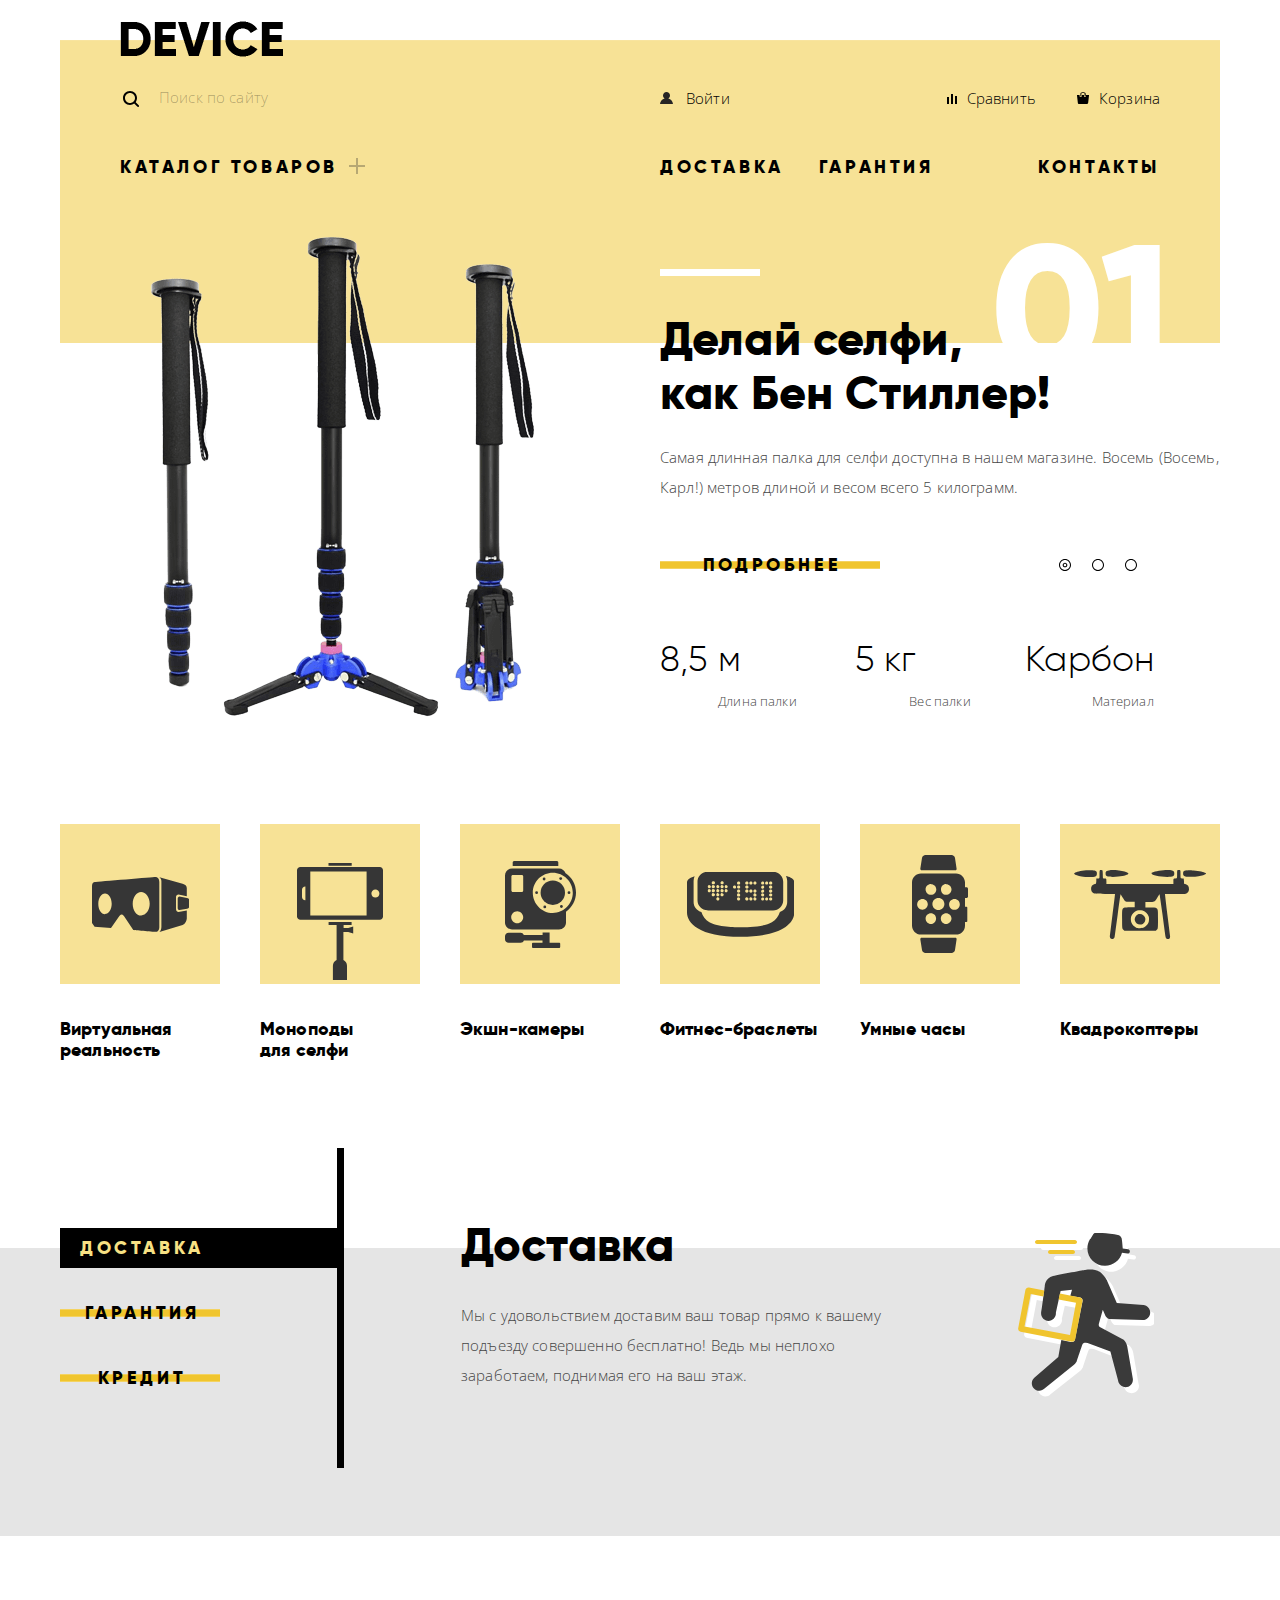
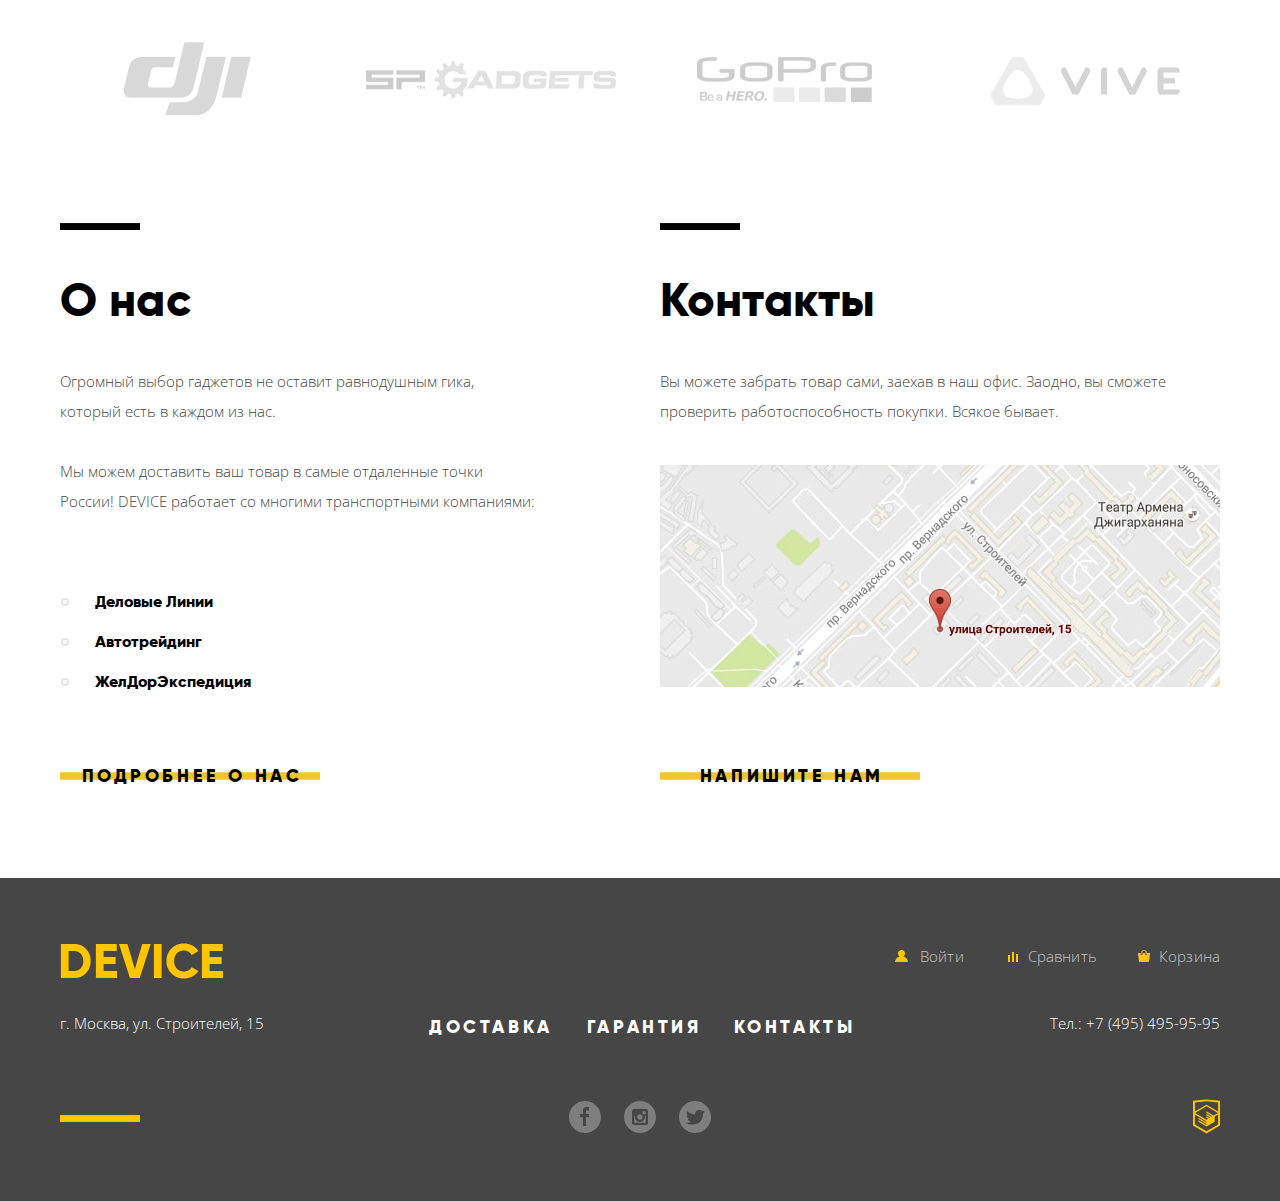
==== commit 289dbdc7: "Добавил декоративные элементы" ====
--- a/index.html
+++ b/index.html
@@ -19,7 +19,7 @@
           <form class="search" action="https://echo.htmlacademy.ru" method="post">
             <label class="visually-hidden" for="search-field">Поиск по сайту</label>
             <input id="search-field" name="search-field" type="search" placeholder="Поиск по сайту">
-            <button class="search-button" type="submit">Найти</button>
+            <button class="search-button" type="submit" tabindex="-1">Найти</button>
           </form>
           <nav class="user-navigation">
             <ul>
@@ -33,7 +33,7 @@
           <nav class="site-navigation"> 
             <ul>
               <li class="site-navigation-item">
-                <a class="catalog-button" href="#">Каталог товаров</a>
+                <a class="catalog-button" href="#catalog-category">Каталог товаров</a>
                 <div class="dropdown-catalog">
                   <ul class="dropdown-catalog-column">
                     <li><a href="#">Виртуальная реальность</a></li>
@@ -64,18 +64,9 @@
         <div class="container">
           <h2 class="visually-hidden">Лучшие предложения</h2>
           <div class="promo-slider-controls">
-            <p>
-              <input class="visually-hidden" id="promo-1" type="radio" name="promo-toggle" checked>
-              <label for="promo-1"><span class="visually-hidden">Предложение 1</span></label>
-            </p>
-            <p>
-              <input class="visually-hidden" id="promo-2" type="radio" name="promo-toggle">
-              <label for="promo-2"><span class="visually-hidden">Предложение 2</span></label>
-            </p>
-            <p>
-              <input class="visually-hidden" id="promo-3" type="radio" name="promo-toggle">
-              <label for="promo-3"><span class="visually-hidden">Предложение 3</span></label>  
-            </p>
+            <button class="promo-button current-promo" type="button"><span class="visually-hidden">Предложение 1</span></button>
+            <button class="promo-button" type="button"><span class="visually-hidden">Предложение 2</span></button>
+            <button class="promo-button" type="button"><span class="visually-hidden">Предложение 3</span></button>
           </div>
           <ol class="promo-slides">
             <li class="promo-slides-item">
@@ -151,7 +142,7 @@
         <div class="container">
           <h2 class="visually-hidden">Категории товаров</h2>
           <ul class="categories-list">
-            <li><a href="#">Виртуальная реальность</a></li>
+            <li><a name="catalog-category" href="#">Виртуальная реальность</a></li>
             <li><a href="catalog.html">Моноподы для&nbsp;селфи</a></li>
             <li><a href="#">Экшн-камеры</a></li>
             <li><a href="#">Фитнес-браслеты</a></li>
@@ -165,18 +156,9 @@
         <div class="container">
           <h2 class="visually-hidden">Услуги</h2>
           <div class="services-slider-controls">
-            <p>
-              <input class="visually-hidden delivery-service-toggle" id="delivery" type="radio" name="services-toggle" checked>
-              <label class="button" for="delivery">Доставка</label>
-            </p>
-            <p>
-              <input class="visually-hidden warranty-service-toggle" id="warranty" type="radio" name="services-toggle">
-              <label class="button" for="warranty">Гарантия</label>
-            </p>
-            <p>
-              <input class="visually-hidden credit-service-toggle" id="credit" type="radio" name="services-toggle">
-              <label class="button" for="credit">Кредит</label>
-            </p>
+            <button class="button current-service" type="button">Доставка</button>
+            <button class="button" type="button">Гарантия</button>
+            <button class="button" type="button">Кредит</button>
           </div>
           <ul class="services-slides">
             <li class="services-slides-item delivery-service-slide">
@@ -219,23 +201,21 @@
         <section class="about-us">         
           <h2>О нас</h2>
           <p>Огромный выбор гаджетов не оставит равнодушным гика, который&nbsp;есть&nbsp;в&nbsp;каждом из нас.</p>
-          <div class="transport-companies-wrapper">
-            <p>Мы можем доставить ваш товар в самые отдаленные точки России!&nbsp;DEVICE&nbsp;работает со многими транспортными компаниями:</p>
-            <ul class="transport-companies">
-              <li>Деловые Линии</li>  
-              <li>Автотрейдинг</li>
-              <li>ЖелДорЭкспедиция</li>
-            </ul>
-          </div>
+          <p>Мы можем доставить ваш товар в самые отдаленные точки России!&nbsp;DEVICE&nbsp;работает со многими транспортными компаниями:</p>
+          <ul class="transport-companies">
+            <li>Деловые Линии</li>  
+            <li>Автотрейдинг</li>
+            <li>ЖелДорЭкспедиция</li>
+          </ul>
           <a class="button" href="#">Подробнее о нас</a>          
         </section>
 
         <section class="contacts">          
           <h2>Контакты</h2>
           <p>Вы можете забрать товар сами, заехав в наш офис. Заодно, вы сможете проверить работоспособность покупки. Всякое бывает.</p>
-          <p class="map">
+          <div class="map">
             <a href="#"><img src="img/map.jpg" width="560" height="222" alt="Наш офис по адресу улица Строителей 15, Москва"></a>
-          </p>
+          </div>
           <a class="button" href="#">Напишите нам</a>          
         </section>
       </div>
@@ -268,25 +248,31 @@
         </div>
         <div class="footer-bottom-block">
           <ul class="footer-social">
-            <li><a class="social-button" href="#">Facebook</a></li>
-            <li><a class="social-button" href="#">Instagram</a></li>
-            <li><a class="social-button" href="#">Twitter</a></li>
-          </ul>
-          <a class="footer-copyright" href="https://htmlacademy.ru/intensive/htmlcss">HTML Academy</a>
+            <li>
+              <a class="social-button" href="#"><img src="img/social-facebook.svg" width="32" height="32" alt="Facebook"></a>
+            </li>
+            <li>
+              <a class="social-button" href="#"><img src="img/social-instagram.svg" width="32" height="32" alt="Instagram"></a>
+            </li>
+            <li>
+              <a class="social-button" href="#"><img src="img/social-twitter.svg" width="32" height="32" alt="Twitter"></a>
+            </li>
+          </ul>
+          <a class="footer-copyright" href="https://htmlacademy.ru/intensive/htmlcss"><img src="img/logo-html.svg" width="27" height="35" alt="HTML Academy"></a>
         </div>
       </div>
     </footer>
 
     <section class="modal modal-map">
-      <div class="container">
-        <h2>Как до нас добраться</h2>
-<!-- Здесь будет карта -->
-        <button class="modal-close" type="button">Закрыть карту</button>
-      </div>
+      <h2 class="visually-hidden">Как до нас добраться</h2>
+      <div class="big-map">
+        <img src="img/map-big.jpg" width="960" height="559" alt="Наш офис по адресу улица Строителей 15, Москва">
+      </div>
+      <button class="modal-close" type="button"><span class="visually-hidden">Закрыть карту</span></button>
     </section>
 
-    <section class="modal modal-feedback">
-      <div class="container">
+    <div class="modal-feedback-wrapper">
+      <section class="modal modal-feedback">     
         <h2 class="visually-hidden">Напишите нам</h2>
         <form class="feedback" action="https://echo.htmlacademy.ru" method="post">
           <p class="feedback-item">
@@ -303,8 +289,8 @@
           </p>
           <button class="button" type="submit">Отправить</button>
         </form>
-        <button class="modal-close" type="button">Закрыть</button>
-      </div>
-    </section>
+        <button class="modal-close" type="button"><span class="visually-hidden">Закрыть</span></button>    
+      </section>
+    </div>
   </body>
 </html>
--- a/css/style.css
+++ b/css/style.css
@@ -29,6 +29,7 @@
 body {
   margin: 0;
   padding: 0;
+  min-width: 1200px;
 
   font-family: "Open Sans", "Arial", sans-serif;
   font-size: 15px;
@@ -57,6 +58,7 @@
 
   cursor: pointer;
   text-align: center;
+  padding-left: 4px;
   vertical-align: middle;
   text-transform: uppercase;
 
@@ -82,7 +84,7 @@
   width: 1160px;
   margin-right: auto;
   margin-left: auto;
-  padding-top: 23px;
+  padding-top: 21px;
   padding-right: 60px;
   padding-bottom: 55px;
   padding-left: 60px;
@@ -91,14 +93,14 @@
 }
 
 .header-top-block {
-  margin-bottom: 17px;
+  margin-bottom: 13px;
 }
 
 .header-middle-block {
   display: flex;
 
   min-height: 49px;
-  margin-bottom: 30px;
+  margin-bottom: 35px;
 
   justify-content: space-between;
   align-items: center;
@@ -120,6 +122,7 @@
 
 .search {
   display: flex;
+  position: relative;
 
   width: 440px;
 }
@@ -128,6 +131,8 @@
   width: 100%;
   margin: 0;
   padding: 0;
+  padding-left: 39px;
+  min-height: 49px;
 
   font: inherit;
   line-height: 36px;
@@ -140,6 +145,7 @@
 }
 
 .search input:focus {
+  width: 100%;
   border-bottom-color: #000;
 }
 
@@ -173,6 +179,16 @@
   color: rgba(0, 0, 0, 0.6);
 }
 
+.search::before {
+  content: "";
+  width: 17px;
+  height: 17px;
+  top: 18px;
+  left: 3px;
+  position: absolute;
+  background: url("../img/nav-search.svg") no-repeat;
+}
+
 .search-button {
   display: none;
 
@@ -186,7 +202,8 @@
   cursor: pointer;
   text-align: center;
 
-  border: 2px solid black;
+  border: 2px solid #000;
+
   outline: none;
   background-color: transparent;
 }
@@ -223,7 +240,7 @@
 .user-navigation a:hover,
 .user-navigation a:focus,
 .site-navigation a:hover,
-.site-navigation a:focus {
+.site-navigation a:focus  {
   color: rgba(0, 0, 0, 0.6);
 }
 
@@ -257,6 +274,66 @@
 
 .main-header .cart {
   margin-left: 41px;
+}
+
+.user-navigation-item a {
+  position: relative;
+}
+
+.main-header .sign-in a,
+.main-header .profile a {
+  padding-left: 26px;
+}
+
+.main-header .comparison a {
+  padding-left: 20px;
+}
+
+.main-header .cart a {
+  padding-left: 22px;
+}
+
+.main-header .sign-in a::before,
+.main-header .profile a::before{
+  content: "";
+  position: absolute;
+  top: 4px;
+  left: 0;
+  width: 13px;
+  height: 12px;
+  background: url("../img/nav-user.svg") no-repeat;
+}
+
+.main-header .comparison a::before {
+  content: "";
+  position: absolute;
+  top: 6px;
+  left: 0;
+  width: 10px;
+  height: 10px;
+  background: url("../img/nav-compare.svg") no-repeat;
+}
+
+.main-header .cart a::before {
+  content: "";
+  position: absolute;
+  top: 4px;
+  left: 0;
+  width: 12px;
+  height: 12px;
+  background: url("../img/nav-cart.svg") no-repeat;
+}
+
+.main-header .sign-in a:hover::before,
+.main-header .comparison a:hover::before,
+.main-header .cart a:hover::before {
+  opacity: 0.6;
+}
+
+.main-header .sign-in a:active::before,
+.main-header .comparison a:active::before,
+.main-header .cart a:active::before {
+  opacity: 0.3;
 }
 
 .main-header .site-navigation > ul {
@@ -279,7 +356,7 @@
 }
 
 .main-header .site-navigation-item:nth-child(3) {
-  margin-left: 38px;
+  margin-left: 35px;
 }
 
 .main-header .site-navigation-item:nth-child(4) {
@@ -288,18 +365,19 @@
 
 .site-navigation .dropdown-catalog {
   position: absolute;
-  z-index: 1;
+  z-index: 2;
+  top: 17px;
   left: -60px;
 
   display: none;
 
   width: 1160px;
-  padding-top: 25px;
+  padding-top: 23px;
   padding-right: 60px;
-  padding-bottom: 35px;
+  padding-bottom: 34px;
   padding-left: 60px;
 
-  background-color: #f7e296;
+  background: linear-gradient(transparent 10px, #f7e296 10px);
 }
 
 .site-navigation .dropdown-catalog-column {
@@ -312,8 +390,26 @@
   margin-left: 0;
 }
 
-.site-navigation-item:hover .dropdown-catalog {
-  display: flex;
+.catalog-button:hover ~ .dropdown-catalog,
+.catalog-button:focus ~ .dropdown-catalog,
+.dropdown-catalog:hover,
+.dropdown-catalog:focus {
+  display: flex;
+}
+
+.catalog-button {
+  position: relative;
+}
+
+.catalog-button::after {
+  content: "";
+  position: absolute;
+  top: 1px;
+  right: -27px;
+  width: 16px;
+  height: 16px;
+  background: url("../img/plus.svg") no-repeat;
+  opacity: 0.3;
 }
 
 .main-content .container {
@@ -322,6 +418,40 @@
   margin-left: auto;
 }
 
+.promo-slider .container {
+  position: relative;
+  margin-bottom: 102px;
+
+  background: linear-gradient(#f7e296 110px,  #fff 110px);
+}
+
+.promo-slider-controls {
+  z-index: 1;
+  display: flex;
+  position: absolute;
+  top: 326px;
+  right: 83px;
+}
+
+.promo-button {
+  width: 12px;
+  height: 12px;
+  margin-left: 21px;
+  padding: 0;
+
+  cursor: pointer;
+  
+  border: none;
+  background-size: cover;
+  background-color: transparent;
+  background-image: url("../img/promo-radio-off.svg"); 
+  background-repeat: no-repeat;
+}
+
+.current-promo {
+  background-image: url("../img/promo-radio-on.svg");
+}
+
 .promo-slides {
   margin: 0;
   padding: 0;
@@ -339,20 +469,8 @@
   justify-content: space-between;
 }
 
-.promo-slider .container {
-  margin-bottom: 105px;
-
-  background: linear-gradient(#f7e296 113px,  #fff 113px);
-}
-
-.promo-slider-controls p {
-  margin: 0;
-  padding: 0;
-}
-
-.promo-slides-item::before {
-  position: absolute;
-  z-index: 0;
+.promo-slides-item::after {
+  position: absolute;
   top: -12px;
   right: 48px;
 
@@ -369,33 +487,42 @@
 
 .promo-slide-image {
   width: 560px;
-
-  text-align: center;
-}
-
-.promo-slides-item:nth-child(3) .promo-slide-image {
-  padding-top: 67px;
-
-  text-align: right;
+  position: relative;
+}
+
+.promo-slides-item img {
+  position: absolute;
+}
+
+.promo-slides-item:nth-child(1) img {
+  left: 90px;
+}
+
+.promo-slides-item:nth-child(2) img {
+  top: 11px;
+  left: 116px;
+}
+
+.promo-slides-item:nth-child(3) img {
+  top: 64px;
+  left: 31px;
 }
 
 .promo-slide-description {
   display: flex;
   flex-direction: column;
+  position: relative;
 
   width: 560px;
-  margin-top: 83px;
-}
-
-.promo-slide-description p {
-  margin: 0;
-  padding: 0;
+  margin-top: 80px;
 }
 
 .promo-slide-description .promo-slogan {
+  margin: 0;
   position: relative;
-
-  margin-bottom: 25px;
+  z-index: 1;
+
+  margin-bottom: 21px;
 
   font-family: "Gilroy", "Arial", sans-serif;
   font-size: 47px;
@@ -405,13 +532,14 @@
 }
 
 .promo-slide-description .promo-text {
-  margin-bottom: 40px;
+  margin: 0;
+  margin-bottom: 43px;
 
   line-height: 30px;
 }
 
 .promo-slide-description table {
-  border-spacing: 0 12px;
+  border-spacing: 0 11px;
 
   order: 1;
 }
@@ -441,11 +569,34 @@
 
 .promo-slide-description .button {
   width: 220px;
-  margin-bottom: 40px;
+  margin-bottom: 43px;
+}
+
+.promo-slide-description::before {
+  content: "";
+  position: absolute;
+  top: -44px;
+  left: 0;
+  display: block;
+  width: 100px;
+  height: 7px;
+  background-color: #fff;
+}
+
+/*.promo-slides-item:nth-child(1) {
+  display: none;
+}*/
+
+.promo-slides-item:nth-child(2) {
+  display: none;
+}
+
+.promo-slides-item:nth-child(3) {
+  display: none;
 }
 
 .categories .container {
-  margin-bottom: 85px;
+  margin-bottom: 87px;
   padding-right: 0;
   padding-left: 0;
 }
@@ -457,12 +608,7 @@
   padding: 0;
 
   justify-content: space-between;
-}
-
-.categories-list li {
   list-style: none;
-
-  flex: 0 1 160px;
 }
 
 .categories-list a {
@@ -473,6 +619,11 @@
   width: 160px;
 
   outline: none;
+  font-family: "Gilroy", "Arial", sans-serif;
+  font-size: 18px;
+  font-weight: 800;
+
+  color: #000;
 }
 
 .categories-list a::before {
@@ -480,8 +631,7 @@
 
   width: 160px;
   height: 160px;
-  margin-bottom: 36px;
-  margin-bottom: 36px;
+  margin-bottom: 35px;
 
   content: "";
 
@@ -506,7 +656,7 @@
 }
 
 .categories-list li:nth-child(2) a::after {
-  background: url("../img/category-2.svg") 50% no-repeat;
+  background: url("../img/category-2.svg") 50% 90% no-repeat;
 }
 
 .categories-list li:nth-child(3) a::after {
@@ -534,14 +684,6 @@
   opacity: 0.3;
 }
 
-.categories-list a {
-  font-family: "Gilroy", "Arial", sans-serif;
-  font-size: 18px;
-  font-weight: 800;
-
-  color: #000;
-}
-
 .categories-list a:active {
   color: rgba(0, 0, 0, 0.3);
 }
@@ -558,38 +700,34 @@
 
 .services-slider-controls {
   width: 284px;
-  margin-bottom: 69px;
+  margin-bottom: 68px;
   padding-top: 80px;
 
   border-right: 7px solid #000;
 }
 
-.services-slider-controls p {
-  margin: 0;
+.services-slider-controls button {
   margin-bottom: 25px;
-  padding: 0;
-}
-
-.services-slider-controls p:last-child {
+}
+
+.services-slider-controls button:last-child {
   margin-bottom: 70px;
 }
 
-.services-slider-controls label {
+.services-slider-controls button {
   width: 160px;
 }
 
-.delivery-service-toggle:active + label,
-.warranty-service-toggle:active + label,
-.credit-service-toggle:active + label {
-  color: #000;
-}
-
-.delivery-service-toggle:checked + label,
-.warranty-service-toggle:checked + label,
-.credit-service-toggle:checked + label {
+.services-slider-controls button:active,
+.current-service {
   color: #f7e184;
   background: #000;
-  box-shadow: 117px 0 0 0 #000;
+  box-shadow: 118px 0 0 0 #000;
+}
+
+.current-service:hover,
+.current-service:focus {
+  background: #000; 
 }
 
 .services-slides {
@@ -601,9 +739,13 @@
   list-style: none;
 }
 
-.services-slides h3 {
-  margin: 0;
-  margin-bottom: 30px;
+.services-slides-item {
+  position: relative;
+}
+
+.services-slides-item h3 {
+  margin: 0;
+  margin-bottom: 27px;
   padding: 0;
 
   font-family: "Gilroy", "Arial", sans-serif;
@@ -622,9 +764,38 @@
 .services-slides-item p {
   width: 440px;
   margin: 0;
-  padding: 0;
 
   line-height: 30px;
+}
+
+.delivery-service-slide::after {
+  content: "";
+  position: absolute;
+  right: -253px;
+  top: 14px;
+  width: 136px;
+  height: 164px;
+  background: url("../img/services-delivery.svg") no-repeat;
+}
+
+.warranty-service-slide::after {
+  content: "";
+  position: absolute;
+  right: -273px;
+  top: -10px;
+  width: 171px;
+  height: 194px;
+  background: url("../img/services-warranty.svg") no-repeat;
+}
+
+.credit-service-slide::after {
+  content: "";
+  position: absolute;
+  right: -249px;
+  top: -9px;
+  width: 156px;
+  height: 186px;
+  background: url("../img/services-credit.svg") no-repeat;
 }
 
 .companies .container {
@@ -702,8 +873,8 @@
 .about-us h2,
 .contacts h2 {
   margin: 0;
-  margin-top: 50px;
-  margin-bottom: 50px;
+  margin-top: 44px;
+  margin-bottom: 38px;
   padding: 0;
 
   font-family: "Gilroy", "Arial", sans-serif;
@@ -716,17 +887,22 @@
 .about-us p,
 .contacts p {
   margin: 0;
-  padding: 0;
 
   line-height: 30px;
   letter-spacing: 0;
 }
 
-.contacts .map,
-.transport-companies-wrapper {
-  margin-top: 40px;
-}
-
+.about-us p:nth-of-type(1) {
+  margin-bottom: 30px;
+}
+
+.about-us p:nth-of-type(2) {
+  margin-bottom: 66px;
+}
+
+.contacts .map {
+  margin-top: 39px;
+}
 
 .transport-companies {
   margin: 0;
@@ -744,13 +920,19 @@
   color: #000;
 }
 
-.transport-companies-wrapper {
-  display: flex;
-  flex-direction: column;
-
-  min-height: 222px;
-
-  justify-content: space-between;
+.transport-companies li {
+  position: relative;
+}
+
+.transport-companies li::before {
+  content: "";
+  position: absolute;
+  top: 16px;
+  left: -34px;
+  width: 8px;
+  height: 8px;
+  border: 2px solid #e5e5e5;
+  border-radius: 50%;
 }
 
 .about-us::before,
@@ -767,6 +949,7 @@
 
 .main-footer {
   padding-bottom: 50px;
+  min-height: 323px;
 
   background-color: #464646;
 }
@@ -783,8 +966,8 @@
 .footer-top-block {
   display: flex;
 
-  margin-bottom: 30px;
-  padding-top: 65px;
+  margin-bottom: 26px;
+  padding-top: 60px;
 
   justify-content: space-between;
 }
@@ -792,33 +975,107 @@
 .footer-middle-block {
   display: flex;
 
-  margin-bottom: 50px;
+  margin-bottom: 61px;
 
   align-items: center;
-  justify-content: space-between;
 }
 
 .footer-bottom-block {
   display: flex;
 
-  justify-content: space-between;
   align-items: center;
 }
 
+.main-footer .logo-footer {
+  padding-top: 5px;
+}
+
 .main-footer .user-navigation ul {
   display: flex;
-
-  width: 325px;
-
-  justify-content: space-between;
+}
+
+.main-footer .sign-in {
+  margin-left: auto;
+}
+
+.main-footer .comparison {
+  margin-left: 44px;
+}
+
+.main-footer .cart {
+  margin-left: 41px;
+}
+
+.main-footer .sign-in a {
+  padding-left: 25px;
+}
+
+.main-footer .comparison a {
+  padding-left: 20px;
+}
+
+.main-footer .cart a {
+  padding-left: 21px;
+}
+
+.main-footer .sign-in a::before {
+  content: "";
+  position: absolute;
+  top: 4px;
+  left: 0;
+  width: 13px;
+  height: 12px;
+  background: url("../img/nav-user-footer.svg") no-repeat;
+}
+
+.main-footer .comparison a::before {
+  content: "";
+  position: absolute;
+  top: 6px;
+  left: 0;
+  width: 10px;
+  height: 10px;
+  background: url("../img/nav-compare-footer.svg") no-repeat;
+}
+
+.main-footer .cart a::before {
+  content: "";
+  position: absolute;
+  top: 4px;
+  left: 0;
+  width: 12px;
+  height: 12px;
+  background: url("../img/nav-cart-footer.svg") no-repeat;
+}
+
+.main-footer .sign-in a:hover::before,
+.main-footer .comparison a:hover::before,
+.main-footer .cart a:hover::before {
+  opacity: 0.6;
+}
+
+.main-footer .sign-in a:active::before,
+.main-footer .comparison a:active::before,
+.main-footer .cart a:active::before {
+  opacity: 0.3;
 }
 
 .main-footer .site-navigation ul {
-  display: flex;
-
-  width: 423px;
-
-  justify-content: space-between;
+  padding-top: 9px;
+  display: flex;
+  margin-left: 165px;
+}
+
+.main-footer .site-navigation li {
+  margin-right: 34px;
+}
+
+.main-footer .site-navigation li:nth-child(2) {
+  margin-right: 32px;
+}
+
+.main-footer .site-navigation li:last-child {
+  margin-right: 0;
 }
 
 .main-footer .user-navigation a,
@@ -849,7 +1106,6 @@
 .address,
 .phone {
   margin: 0;
-  padding: 0;
 
   line-height: 30px;
   letter-spacing: 0;
@@ -857,8 +1113,46 @@
   color: #fff;
 }
 
+.phone {
+  margin-left: auto;
+}
+
 .footer-social {
   display: flex;
+  list-style: none;
+  margin: 0;
+  padding: 0;
+  margin-left: 429px;
+}
+
+.social-button {
+  margin-right: 23px;
+}
+
+.social-button img {
+  opacity: 0.3;
+}
+
+.social-button:hover img,
+.social-button:focus img {
+  opacity: 0.6;
+}
+
+.social-button:active img {
+  opacity: 0.1;
+}
+
+.footer-copyright {
+  margin-left: auto;
+}
+
+.footer-copyright:hover img,
+.footer-copyright:focus img {
+  opacity: 0.6;
+}
+
+.footer-copyright:active img {
+  opacity: 0.3;
 }
 
 .footer-bottom-block::before {
@@ -872,25 +1166,70 @@
   background: linear-gradient(#f2bd05 1px, #ffc600 1px, #ffc600 79px, #f2bd05 79px);
 }
 
-.modal-feedback .feedback {
+.modal-map {
+  position: fixed;
+  width: 960px;
+  height: 559px;
+  z-index: 2;
+  left: calc(50% - 480px);
+  top: calc(50% - 280px);
+  box-shadow: 0 10px 20px 0 rgba(0, 0, 0, 0.2);
+}
+
+.modal-map {
+  display: none;
+}
+
+.modal-feedback-wrapper {
+  position: fixed;
+  z-index: 3;
+  top: calc(50% - 275px);
+  left: calc(50% - 480px);
+}
+
+.modal-feedback {
+  position: relative;
+
   display: flex;
 
   width: 960px;
   min-height: 553px;
-  padding-top: 78px;
+  margin-right: auto;
+  margin-left: auto;
+  padding-top: 96px;
   padding-right: 100px;
   padding-bottom: 78px;
   padding-left: 100px;
 
-  align-items: stretch;
+  background-color: #fff;
+  box-shadow: 0 10px 20px 0 rgba(0, 0, 0, 0.2);
+}
+
+.modal-feedback::before {
+  position: absolute;
+  z-index: -1;
+  top: 43px;
+  left: 0;
+
+  width: 960px;
+  height: 430px;
+
+  content: "";
+
+  box-shadow: 0 10px 40px 0 rgba(0, 0, 0, 0.75);
+}
+
+.modal-feedback .feedback {
+  display: flex;
+/*  position: relative;
+*/
   justify-content: space-between;
   flex-wrap: wrap;
 }
 
 .feedback-item {
   margin: 0;
-  margin-bottom: 32px;
-  padding: 0;
+  margin-bottom: 37px;
 }
 
 .feedback-item label {
@@ -909,7 +1248,7 @@
 
 .feedback-item input,
 .feedback-item textarea {
-  padding: 0;
+  padding: 14px 20px;
 
   font-family: "Open Sans", "Arial", sans-serif;
   font-size: 14px;
@@ -988,6 +1327,35 @@
   width: 200px;
 }
 
+.modal-close {
+  position: absolute;
+  top: 22px;
+  right: 22px;
+
+  width: 55px;
+  height: 55px;
+
+  cursor: pointer;
+
+  opacity: 0.5;
+  border: none;
+  outline: none;
+  background: url("../img/modal-close.svg") no-repeat;
+}
+
+.modal-close:hover,
+.modal-close:focus {
+  opacity: 1;
+}
+
+.modal-close:active {
+  opacity: 0.3;
+}
+
+.modal-feedback-wrapper {
+  display: none;
+}
+
 /*------------------------------catalog.html------------------------------*/
 
 .catalog-content {
@@ -1000,9 +1368,9 @@
 
 .catalog-content h1 {
   margin: 0;
-  margin-bottom: 15px;
-  padding: 0;
-  padding-top: 35px;
+  margin-bottom: 14px;
+  padding: 0;
+  padding-top: 32px;
 
   font-family: "Gilroy", "Arial", sans-serif;
   font-size: 47px;
@@ -1011,7 +1379,7 @@
 
 .catalog-title-container {
   width: 1160px;
-  min-height: 179px;
+  min-height: 176px;
   margin: auto;
   padding-right: 60px;
   padding-left: 60px;
@@ -1029,7 +1397,8 @@
 }
 
 .breadcrumbs li {
-  margin-right: 39px;
+  position: relative;
+  margin-right: 36px;
 }
 
 .breadcrumbs li,
@@ -1046,6 +1415,21 @@
 
 .breadcrumbs a:active {
   color: rgba(0, 0, 0, 0.1);
+}
+
+.breadcrumbs-item::after {
+  position: absolute;
+  top: 16px;
+  right: -19px;
+  content: "";
+  display: block;
+  width: 5px;
+  height: 5px;
+  border: 1px solid #000;
+  border-left: none;
+  border-bottom: none;
+  transform: rotate(45deg);
+
 }
 
 .catalog-top-wrapper {
@@ -1155,6 +1539,32 @@
   color: rgba(0, 0, 0, 1);
 }
 
+.sorting-order a {
+  display: block;
+  width: 11px;
+  height: 10px;
+  background: url("../img/sorting-arrow.svg") no-repeat;
+  opacity: 0.2;
+  margin-left: 19px;
+}
+
+.sorting-order .decreasing-order {
+  transform: rotate(180deg);
+}
+
+.sorting-order .currrent-sorting-order,
+.sorting-order .increasing-order:active,
+.sorting-order .decreasing-order:active {
+  opacity: 1;
+}
+
+.increasing-order:hover,
+.increasing-order:focus,
+.decreasing-order:hover,
+.decreasing-order:focus {
+  opacity: 0.4;
+}
+
 .catalog-top-container > h2,
 .filter {
   width: 328px;
@@ -1168,12 +1578,10 @@
   background-color: #efefef;
 }
 
-.min-value,
-.max-value {
-  width: 60px;
-}
-
 .filter ul {
+  padding: 0;
+  margin: 0;
+  padding-left: 38px;
   list-style: none;
 }
 
@@ -1183,12 +1591,33 @@
   padding: 0;
 
   border: 0;
+}
+
+.filter-form fieldset {
+  position: relative;
+}
+
+.filter-form fieldset::before {
+  content: "";
+  top: 0;
+  left: 0;
+  position: absolute;
+  display: block;
+  height: 2px;
+  width: 100%;
+  background-color: #000;
 }
 
 .filter-form legend {
   font-family: "Gilroy", "Arial", sans-serif;
   font-size: 18px;
   font-weight: 800;
+  padding-top: 14px;
+  margin-bottom: 37px;
+}
+
+.filter-form .price-filter {
+  margin-bottom: 67px;
 }
 
 .price-range label,
@@ -1207,11 +1636,117 @@
   background-color: transparent;
 }
 
+.price-range {
+  position: relative;
+  background: linear-gradient(to right, #91c92f 58%, #dbdbdb 58%);
+  height: 2px;
+}
+
+.price-range button {
+  outline: none;
+  position: absolute;
+  top: -10px;
+  width: 20px;
+  height: 22px;
+  border: none;
+  background-color: transparent;
+  background-image: url("../img/range-slider.svg");
+  background-repeat: no-repeat;
+  background-size: cover;
+}
+
+.price-range button:active,
+.price-range button:focus {
+  top: -11px;
+  width: 22px;
+  height: 24px;
+}
+
+.slider-min button {
+  left: -3%;
+}
+
+.slider-max button {
+  left: 53%;
+}
+
+.slider-min label,
+.slider-max label {
+  position: absolute;
+  top: 11px;
+}
+
+.slider-min label {
+  left: 0;
+}
+
+.slider-max label {
+  left: 45%;
+}
+
+.min-value,
+.max-value {
+  width: 45px;
+}
+
+.filter-form .color-filter,
+.filter-form .bluetooth-filter {
+  margin-bottom: 31px;
+}
+
+.color-filter legend,
+.bluetooth-filter legend {
+  margin-bottom: 20px;
+}
+
 .color-filter label,
 .bluetooth-filter label {
   font-size: 14px;
   font-weight: 300;
   line-height: 40px;
+  position: relative;
+}
+
+.color-filter label::before {
+  content: "";
+  position: absolute;
+  top: -2px;
+  left: -40px;
+  width: 27px;
+  height: 23px;
+  background: url("../img/checkbox-off.svg") no-repeat;
+}
+
+.color-filter input:checked ~ label::before,
+.color-filter input:active ~ label::before {
+  background: url("../img/checkbox-on.svg") no-repeat;
+}
+
+.bluetooth-filter label::before {
+  content: "";
+  position: absolute;
+  top: -3px;
+  left: -40px;
+  width: 25px;
+  height: 25px;
+  background: url("../img/radio-off.svg") no-repeat;
+}
+
+.bluetooth-filter input:checked ~ label::before,
+.bluetooth-filter input:active ~ label::before {
+  background: url("../img/radio-on.svg") no-repeat;
+}
+
+.color-filter input:hover ~ label::before,
+.color-filter input:focus ~ label::before,
+.bluetooth-filter input:hover ~ label::before,
+.bluetooth-filter input:focus ~ label::before {
+  opacity: 0.6;
+}
+
+.color-filter input:disabled ~ label::before,
+.bluetooth-filter input:disabled ~ label::before {
+  opacity: 0.25;
 }
 
 .color-filter input:disabled + label,
@@ -1224,12 +1759,13 @@
 
   margin: 0;
   padding: 0;
-  padding-top: 69px;
+  padding-top: 21px;
 
   list-style: none;
 
   justify-content: space-between;
   flex-wrap: wrap;
+  padding-left: 72px;
 }
 
 .catalog-item {
@@ -1238,11 +1774,7 @@
   display: flex;
   flex-direction: column;
 
-  margin-bottom: 40px;
-}
-
-.catalog-item:nth-child(odd) {
-  margin-left: 72px;
+  margin-top: 48px;
 }
 
 .catalog-item-label {
@@ -1271,6 +1803,7 @@
 
 .catalog-item-price {
   margin: 0;
+  padding-top: 3px;
 
   font-size: 16px;
 }
@@ -1294,10 +1827,13 @@
   align-items: center;
 }
 
+.catalog-item-actions:hover {
+  background-color: rgba(238, 238, 238, 0.7);
+}
+
 .add-to-comparison {
   display: none;
-
-  margin-top: 15px;
+  margin-top: 5px;
   margin-bottom: auto;
   padding: 0;
 
@@ -1316,20 +1852,15 @@
 
 .add-to-cart {
   display: none;
-
   margin-top: 170px;
-}
-
-.catalog-item-actions:hover {
-  background-color: rgba(238, 238, 238, 0.7);
 }
 
 .catalog-item-actions:hover .add-to-comparison,
 .catalog-item-actions:focus .add-to-comparison,
 .catalog-item-actions:hover .add-to-cart,
 .catalog-item-actions:focus .add-to-cart {
-  display: block;
-}
+   display: inline-block;
+ }
 
 .add-to-comparison:hover,
 .add-to-comparison:focus {
@@ -1340,12 +1871,36 @@
   color: rgba(0, 0, 0, 0.2);
 }
 
+.novelty-mark {
+  position: absolute;
+  top: 29px;
+  right: 27px;
+  width: 60px;
+  height: 60px;
+  margin: 0;
+  padding-top: 20px;
+  padding-left: 13px;
+
+  font-family: "Gilroy", "Arial", sans-serif;
+  font-size: 14px;
+  font-weight: 800;
+  letter-spacing: 0.05em;
+
+  text-transform: uppercase;
+
+  color: rgba(0, 0, 0, 0.2);
+  border: 2px solid rgba(0, 0, 0, 0.1);
+  border-radius: 50%;
+}
+
+
 .pagination {
   display: flex;
 
   width: 760px;
   min-height: 70px;
   margin: 0;
+  margin-top: 37px;
   margin-bottom: 77px;
   margin-left: auto;
   padding: 0;
@@ -1358,17 +1913,15 @@
 }
 
 .previous-page {
-  margin-right: auto;
-  margin-left: 30px;
+  margin-right: 209px;
 }
 
 .next-page {
-  margin-right: 30px;
   margin-left: auto;
 }
 
 .page-number {
-  margin-left: 32px;
+  margin-left: 27px;
 }
 
 .page-number:nth-child(2) {
@@ -1379,7 +1932,7 @@
   font-family: "Gilroy", "Arial", sans-serif;
   font-size: 16px;
   font-weight: 800;
-  letter-spacing: 0.3em;
+  letter-spacing: 0.2em;
 
   text-transform: uppercase;
 
@@ -1399,6 +1952,15 @@
 .next-page a,
 .pagination-item-current a {
   color: rgba(0, 0, 0, 1);
+}
+
+.previous-page a,
+.next-page a {
+  display: inline-block;
+  line-height: 70px;
+  min-height: 70px;
+  padding-left: 30px;
+  padding-right: 30px;
 }
 
 .previous-page a:hover,
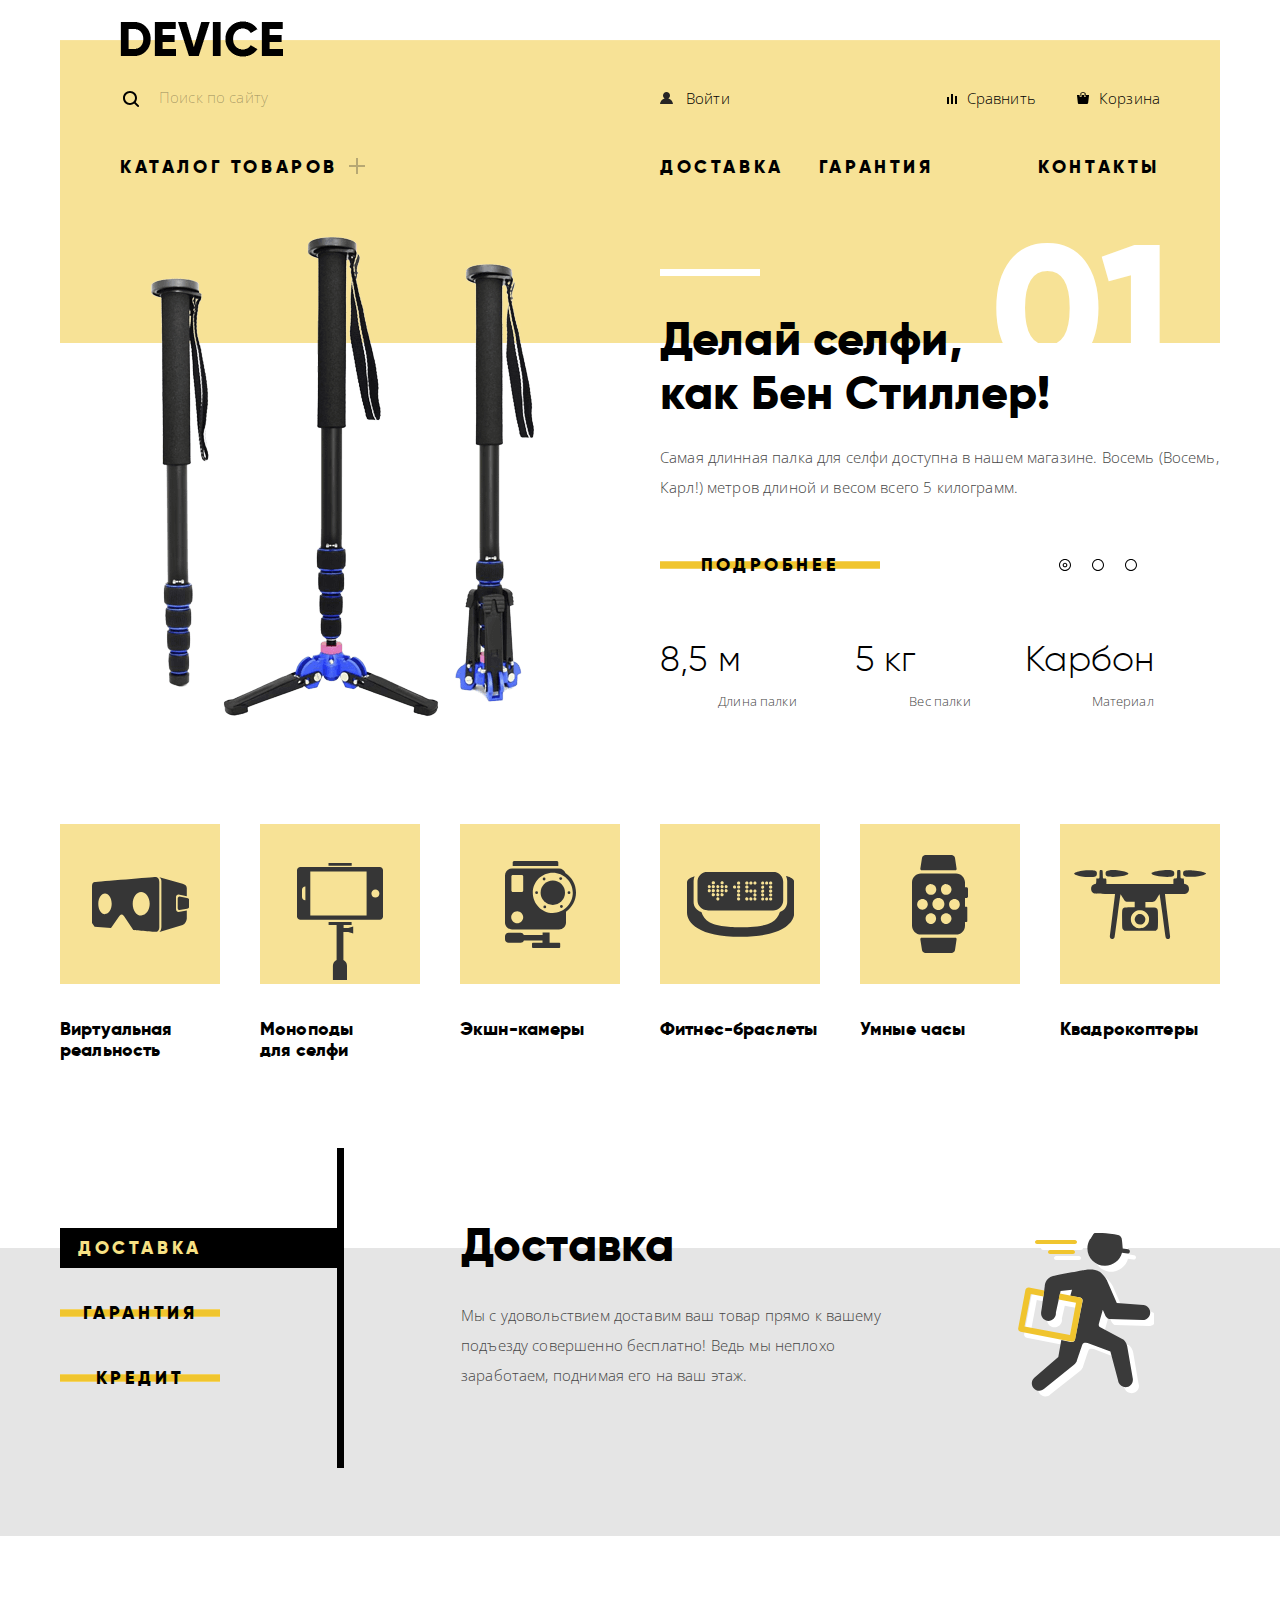
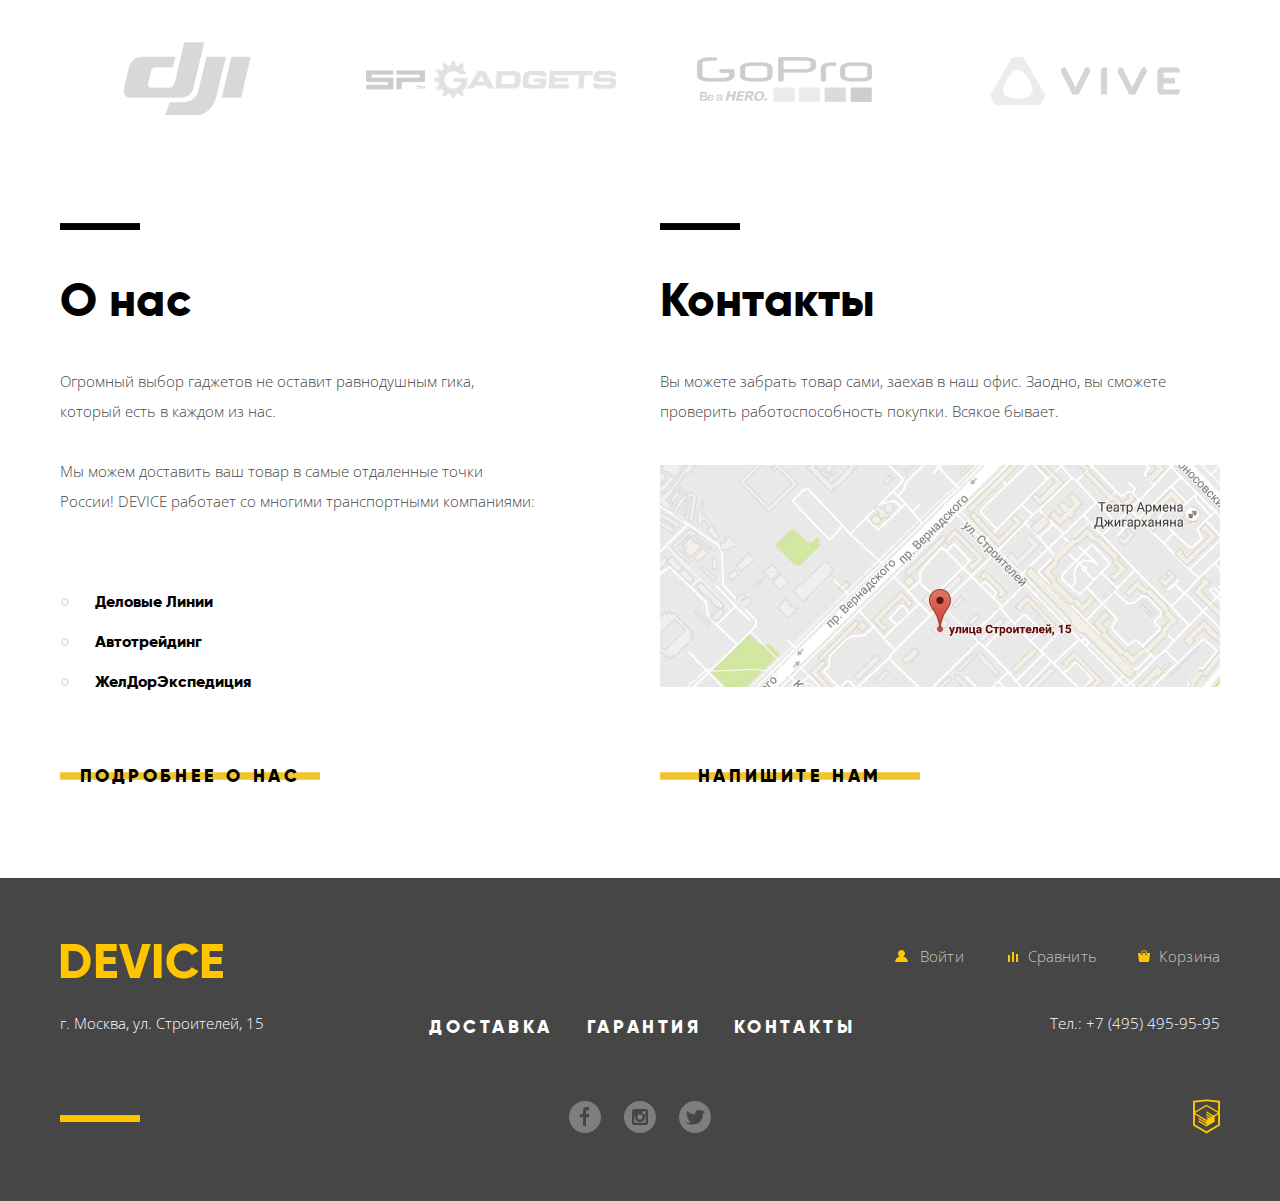
==== commit dc040be5: "Доработка" ====
--- a/index.html
+++ b/index.html
@@ -19,7 +19,7 @@
           <form class="search" action="https://echo.htmlacademy.ru" method="post">
             <label class="visually-hidden" for="search-field">Поиск по сайту</label>
             <input id="search-field" name="search-field" type="search" placeholder="Поиск по сайту">
-            <button class="search-button" type="submit" tabindex="-1">Найти</button>
+            <button class="search-button" type="submit">Найти</button>
           </form>
           <nav class="user-navigation">
             <ul>
@@ -142,7 +142,7 @@
         <div class="container">
           <h2 class="visually-hidden">Категории товаров</h2>
           <ul class="categories-list">
-            <li><a name="catalog-category" href="#">Виртуальная реальность</a></li>
+            <li><a id="catalog-category" href="#">Виртуальная реальность</a></li>
             <li><a href="catalog.html">Моноподы для&nbsp;селфи</a></li>
             <li><a href="#">Экшн-камеры</a></li>
             <li><a href="#">Фитнес-браслеты</a></li>
--- a/css/style.css
+++ b/css/style.css
@@ -27,9 +27,9 @@
 }
 
 body {
-  margin: 0;
-  padding: 0;
   min-width: 1200px;
+  margin: 0;
+  padding: 0;
 
   font-family: "Open Sans", "Arial", sans-serif;
   font-size: 15px;
@@ -58,12 +58,12 @@
 
   cursor: pointer;
   text-align: center;
-  padding-left: 4px;
   vertical-align: middle;
   text-transform: uppercase;
 
   color: #000;
   border: none;
+  border-radius: 0;
   outline: none;
   background: linear-gradient(transparent 16px, #f4d361 16px, #f4d361 17px, #f0c52e 17px, #f0c52e 23px, #f4d361 23px, #f4d361 24px, transparent 24px);
 }
@@ -121,18 +121,19 @@
 }
 
 .search {
-  display: flex;
   position: relative;
+
+  display: flex;
 
   width: 440px;
 }
 
 .search input {
   width: 100%;
+  min-height: 49px;
   margin: 0;
   padding: 0;
   padding-left: 39px;
-  min-height: 49px;
 
   font: inherit;
   line-height: 36px;
@@ -146,6 +147,7 @@
 
 .search input:focus {
   width: 100%;
+
   border-bottom-color: #000;
 }
 
@@ -180,19 +182,22 @@
 }
 
 .search::before {
-  content: "";
+  position: absolute;
+  top: 18px;
+  left: 3px;
+
   width: 17px;
   height: 17px;
-  top: 18px;
-  left: 3px;
-  position: absolute;
+
+  content: "";
+
   background: url("../img/nav-search.svg") no-repeat;
 }
 
 .search-button {
   display: none;
 
-  width: 85px;
+  flex: 1 0 85px;
   height: 49px;
 
   font: inherit;
@@ -203,7 +208,7 @@
   text-align: center;
 
   border: 2px solid #000;
-
+  border-radius: 0;
   outline: none;
   background-color: transparent;
 }
@@ -240,7 +245,7 @@
 .user-navigation a:hover,
 .user-navigation a:focus,
 .site-navigation a:hover,
-.site-navigation a:focus  {
+.site-navigation a:focus {
   color: rgba(0, 0, 0, 0.6);
 }
 
@@ -294,33 +299,42 @@
 }
 
 .main-header .sign-in a::before,
-.main-header .profile a::before{
-  content: "";
+.main-header .profile a::before {
   position: absolute;
   top: 4px;
   left: 0;
+
   width: 13px;
   height: 12px;
+
+  content: "";
+
   background: url("../img/nav-user.svg") no-repeat;
 }
 
 .main-header .comparison a::before {
-  content: "";
   position: absolute;
   top: 6px;
   left: 0;
+
   width: 10px;
   height: 10px;
+
+  content: "";
+
   background: url("../img/nav-compare.svg") no-repeat;
 }
 
 .main-header .cart a::before {
-  content: "";
   position: absolute;
   top: 4px;
   left: 0;
+
   width: 12px;
   height: 12px;
+
+  content: "";
+
   background: url("../img/nav-cart.svg") no-repeat;
 }
 
@@ -402,14 +416,17 @@
 }
 
 .catalog-button::after {
-  content: "";
   position: absolute;
   top: 1px;
   right: -27px;
+
   width: 16px;
   height: 16px;
+
+  content: "";
+
+  opacity: 0.3;
   background: url("../img/plus.svg") no-repeat;
-  opacity: 0.3;
 }
 
 .main-content .container {
@@ -420,17 +437,19 @@
 
 .promo-slider .container {
   position: relative;
+
   margin-bottom: 102px;
 
   background: linear-gradient(#f7e296 110px,  #fff 110px);
 }
 
 .promo-slider-controls {
+  position: absolute;
   z-index: 1;
-  display: flex;
-  position: absolute;
   top: 326px;
   right: 83px;
+
+  display: flex;
 }
 
 .promo-button {
@@ -440,12 +459,12 @@
   padding: 0;
 
   cursor: pointer;
-  
+
   border: none;
+  background-color: transparent;
+  background-image: url("../img/promo-radio-off.svg");
+  background-repeat: no-repeat;
   background-size: cover;
-  background-color: transparent;
-  background-image: url("../img/promo-radio-off.svg"); 
-  background-repeat: no-repeat;
 }
 
 .current-promo {
@@ -486,8 +505,9 @@
 }
 
 .promo-slide-image {
+  position: relative;
+
   width: 560px;
-  position: relative;
 }
 
 .promo-slides-item img {
@@ -509,19 +529,20 @@
 }
 
 .promo-slide-description {
+  position: relative;
+
   display: flex;
   flex-direction: column;
-  position: relative;
 
   width: 560px;
   margin-top: 80px;
 }
 
 .promo-slide-description .promo-slogan {
-  margin: 0;
   position: relative;
   z-index: 1;
 
+  margin: 0;
   margin-bottom: 21px;
 
   font-family: "Gilroy", "Arial", sans-serif;
@@ -573,13 +594,17 @@
 }
 
 .promo-slide-description::before {
-  content: "";
   position: absolute;
   top: -44px;
   left: 0;
+
   display: block;
+
   width: 100px;
   height: 7px;
+
+  content: "";
+
   background-color: #fff;
 }
 
@@ -607,8 +632,9 @@
   margin: 0;
   padding: 0;
 
+  list-style: none;
+
   justify-content: space-between;
-  list-style: none;
 }
 
 .categories-list a {
@@ -618,12 +644,12 @@
 
   width: 160px;
 
-  outline: none;
   font-family: "Gilroy", "Arial", sans-serif;
   font-size: 18px;
   font-weight: 800;
 
   color: #000;
+  outline: none;
 }
 
 .categories-list a::before {
@@ -727,7 +753,7 @@
 
 .current-service:hover,
 .current-service:focus {
-  background: #000; 
+  background: #000;
 }
 
 .services-slides {
@@ -769,32 +795,41 @@
 }
 
 .delivery-service-slide::after {
-  content: "";
-  position: absolute;
+  position: absolute;
+  top: 14px;
   right: -253px;
-  top: 14px;
+
   width: 136px;
   height: 164px;
+
+  content: "";
+
   background: url("../img/services-delivery.svg") no-repeat;
 }
 
 .warranty-service-slide::after {
-  content: "";
-  position: absolute;
+  position: absolute;
+  top: -10px;
   right: -273px;
-  top: -10px;
+
   width: 171px;
   height: 194px;
+
+  content: "";
+
   background: url("../img/services-warranty.svg") no-repeat;
 }
 
 .credit-service-slide::after {
-  content: "";
-  position: absolute;
+  position: absolute;
+  top: -9px;
   right: -249px;
-  top: -9px;
+
   width: 156px;
   height: 186px;
+
+  content: "";
+
   background: url("../img/services-credit.svg") no-repeat;
 }
 
@@ -925,12 +960,15 @@
 }
 
 .transport-companies li::before {
-  content: "";
   position: absolute;
   top: 16px;
   left: -34px;
+
   width: 8px;
   height: 8px;
+
+  content: "";
+
   border: 2px solid #e5e5e5;
   border-radius: 50%;
 }
@@ -948,8 +986,8 @@
 }
 
 .main-footer {
+  min-height: 323px;
   padding-bottom: 50px;
-  min-height: 323px;
 
   background-color: #464646;
 }
@@ -1019,32 +1057,41 @@
 }
 
 .main-footer .sign-in a::before {
-  content: "";
   position: absolute;
   top: 4px;
   left: 0;
+
   width: 13px;
   height: 12px;
+
+  content: "";
+
   background: url("../img/nav-user-footer.svg") no-repeat;
 }
 
 .main-footer .comparison a::before {
-  content: "";
   position: absolute;
   top: 6px;
   left: 0;
+
   width: 10px;
   height: 10px;
+
+  content: "";
+
   background: url("../img/nav-compare-footer.svg") no-repeat;
 }
 
 .main-footer .cart a::before {
-  content: "";
   position: absolute;
   top: 4px;
   left: 0;
+
   width: 12px;
   height: 12px;
+
+  content: "";
+
   background: url("../img/nav-cart-footer.svg") no-repeat;
 }
 
@@ -1061,9 +1108,10 @@
 }
 
 .main-footer .site-navigation ul {
+  display: flex;
+
+  margin-left: 165px;
   padding-top: 9px;
-  display: flex;
-  margin-left: 165px;
 }
 
 .main-footer .site-navigation li {
@@ -1119,10 +1167,12 @@
 
 .footer-social {
   display: flex;
+
+  margin: 0;
+  margin-left: 429px;
+  padding: 0;
+
   list-style: none;
-  margin: 0;
-  padding: 0;
-  margin-left: 429px;
 }
 
 .social-button {
@@ -1168,11 +1218,13 @@
 
 .modal-map {
   position: fixed;
+  z-index: 2;
+  top: calc(50% - 280px);
+  left: calc(50% - 480px);
+
   width: 960px;
   height: 559px;
-  z-index: 2;
-  left: calc(50% - 480px);
-  top: calc(50% - 280px);
+
   box-shadow: 0 10px 20px 0 rgba(0, 0, 0, 0.2);
 }
 
@@ -1221,8 +1273,7 @@
 
 .modal-feedback .feedback {
   display: flex;
-/*  position: relative;
-*/
+
   justify-content: space-between;
   flex-wrap: wrap;
 }
@@ -1398,6 +1449,7 @@
 
 .breadcrumbs li {
   position: relative;
+
   margin-right: 36px;
 }
 
@@ -1421,15 +1473,18 @@
   position: absolute;
   top: 16px;
   right: -19px;
-  content: "";
+
   display: block;
+
   width: 5px;
   height: 5px;
+
+  content: "";
+  transform: rotate(45deg);
+
   border: 1px solid #000;
+  border-bottom: none;
   border-left: none;
-  border-bottom: none;
-  transform: rotate(45deg);
-
 }
 
 .catalog-top-wrapper {
@@ -1541,11 +1596,13 @@
 
 .sorting-order a {
   display: block;
+
   width: 11px;
   height: 10px;
+  margin-left: 19px;
+
+  opacity: 0.2;
   background: url("../img/sorting-arrow.svg") no-repeat;
-  opacity: 0.2;
-  margin-left: 19px;
 }
 
 .sorting-order .decreasing-order {
@@ -1579,9 +1636,10 @@
 }
 
 .filter ul {
-  padding: 0;
-  margin: 0;
+  margin: 0;
+  padding: 0;
   padding-left: 38px;
+
   list-style: none;
 }
 
@@ -1598,22 +1656,27 @@
 }
 
 .filter-form fieldset::before {
-  content: "";
+  position: absolute;
   top: 0;
   left: 0;
-  position: absolute;
+
   display: block;
+
+  width: 100%;
   height: 2px;
-  width: 100%;
+
+  content: "";
+
   background-color: #000;
 }
 
 .filter-form legend {
+  margin-bottom: 37px;
+  padding-top: 14px;
+
   font-family: "Gilroy", "Arial", sans-serif;
   font-size: 18px;
   font-weight: 800;
-  padding-top: 14px;
-  margin-bottom: 37px;
 }
 
 .filter-form .price-filter {
@@ -1638,17 +1701,21 @@
 
 .price-range {
   position: relative;
+
+  height: 2px;
+
   background: linear-gradient(to right, #91c92f 58%, #dbdbdb 58%);
-  height: 2px;
 }
 
 .price-range button {
-  outline: none;
   position: absolute;
   top: -10px;
+
   width: 20px;
   height: 22px;
+
   border: none;
+  outline: none;
   background-color: transparent;
   background-image: url("../img/range-slider.svg");
   background-repeat: no-repeat;
@@ -1658,6 +1725,7 @@
 .price-range button:active,
 .price-range button:focus {
   top: -11px;
+
   width: 22px;
   height: 24px;
 }
@@ -1701,39 +1769,46 @@
 
 .color-filter label,
 .bluetooth-filter label {
+  position: relative;
+
   font-size: 14px;
   font-weight: 300;
   line-height: 40px;
-  position: relative;
 }
 
 .color-filter label::before {
-  content: "";
   position: absolute;
   top: -2px;
   left: -40px;
+
   width: 27px;
   height: 23px;
+
+  content: "";
+
   background: url("../img/checkbox-off.svg") no-repeat;
 }
 
 .color-filter input:checked ~ label::before,
-.color-filter input:active ~ label::before {
+.color-filter input:enabled:active ~ label::before {
   background: url("../img/checkbox-on.svg") no-repeat;
 }
 
 .bluetooth-filter label::before {
-  content: "";
   position: absolute;
   top: -3px;
   left: -40px;
+
   width: 25px;
   height: 25px;
+
+  content: "";
+
   background: url("../img/radio-off.svg") no-repeat;
 }
 
 .bluetooth-filter input:checked ~ label::before,
-.bluetooth-filter input:active ~ label::before {
+.bluetooth-filter input:enabled:active ~ label::before {
   background: url("../img/radio-on.svg") no-repeat;
 }
 
@@ -1744,13 +1819,11 @@
   opacity: 0.6;
 }
 
-.color-filter input:disabled ~ label::before,
-.bluetooth-filter input:disabled ~ label::before {
+.filter input:disabled + label::before {
   opacity: 0.25;
 }
 
-.color-filter input:disabled + label,
-.bluetooth-filter input:disabled + label {
+.filter input:disabled + label {
   color: #a6a6a6;
 }
 
@@ -1760,12 +1833,12 @@
   margin: 0;
   padding: 0;
   padding-top: 21px;
+  padding-left: 72px;
 
   list-style: none;
 
   justify-content: space-between;
   flex-wrap: wrap;
-  padding-left: 72px;
 }
 
 .catalog-item {
@@ -1803,7 +1876,6 @@
 
 .catalog-item-price {
   margin: 0;
-  padding-top: 3px;
 
   font-size: 16px;
 }
@@ -1833,6 +1905,7 @@
 
 .add-to-comparison {
   display: none;
+
   margin-top: 5px;
   margin-bottom: auto;
   padding: 0;
@@ -1852,6 +1925,7 @@
 
 .add-to-cart {
   display: none;
+
   margin-top: 170px;
 }
 
@@ -1859,8 +1933,8 @@
 .catalog-item-actions:focus .add-to-comparison,
 .catalog-item-actions:hover .add-to-cart,
 .catalog-item-actions:focus .add-to-cart {
-   display: inline-block;
- }
+  display: inline-block;
+}
 
 .add-to-comparison:hover,
 .add-to-comparison:focus {
@@ -1875,6 +1949,7 @@
   position: absolute;
   top: 29px;
   right: 27px;
+
   width: 60px;
   height: 60px;
   margin: 0;
@@ -1892,7 +1967,6 @@
   border: 2px solid rgba(0, 0, 0, 0.1);
   border-radius: 50%;
 }
-
 
 .pagination {
   display: flex;
@@ -1957,10 +2031,12 @@
 .previous-page a,
 .next-page a {
   display: inline-block;
+
+  min-height: 70px;
+  padding-right: 30px;
+  padding-left: 30px;
+
   line-height: 70px;
-  min-height: 70px;
-  padding-left: 30px;
-  padding-right: 30px;
 }
 
 .previous-page a:hover,
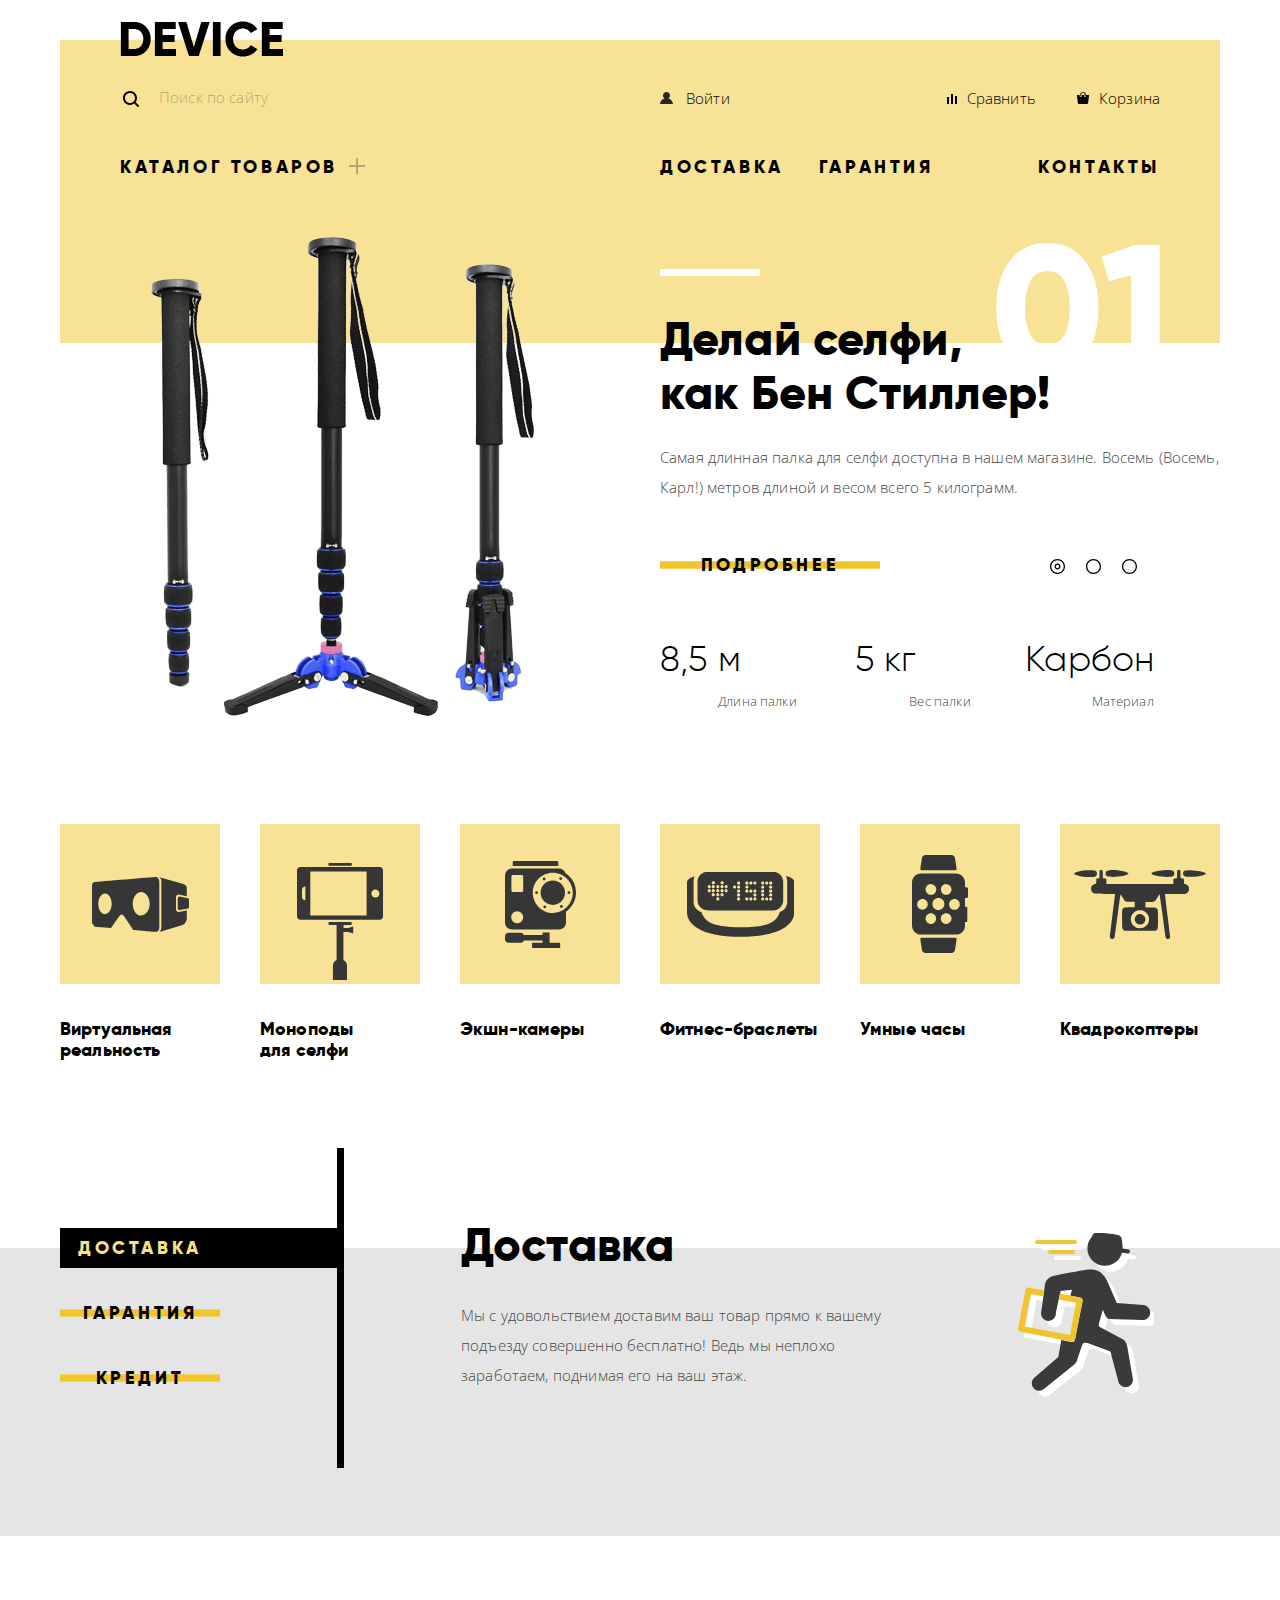
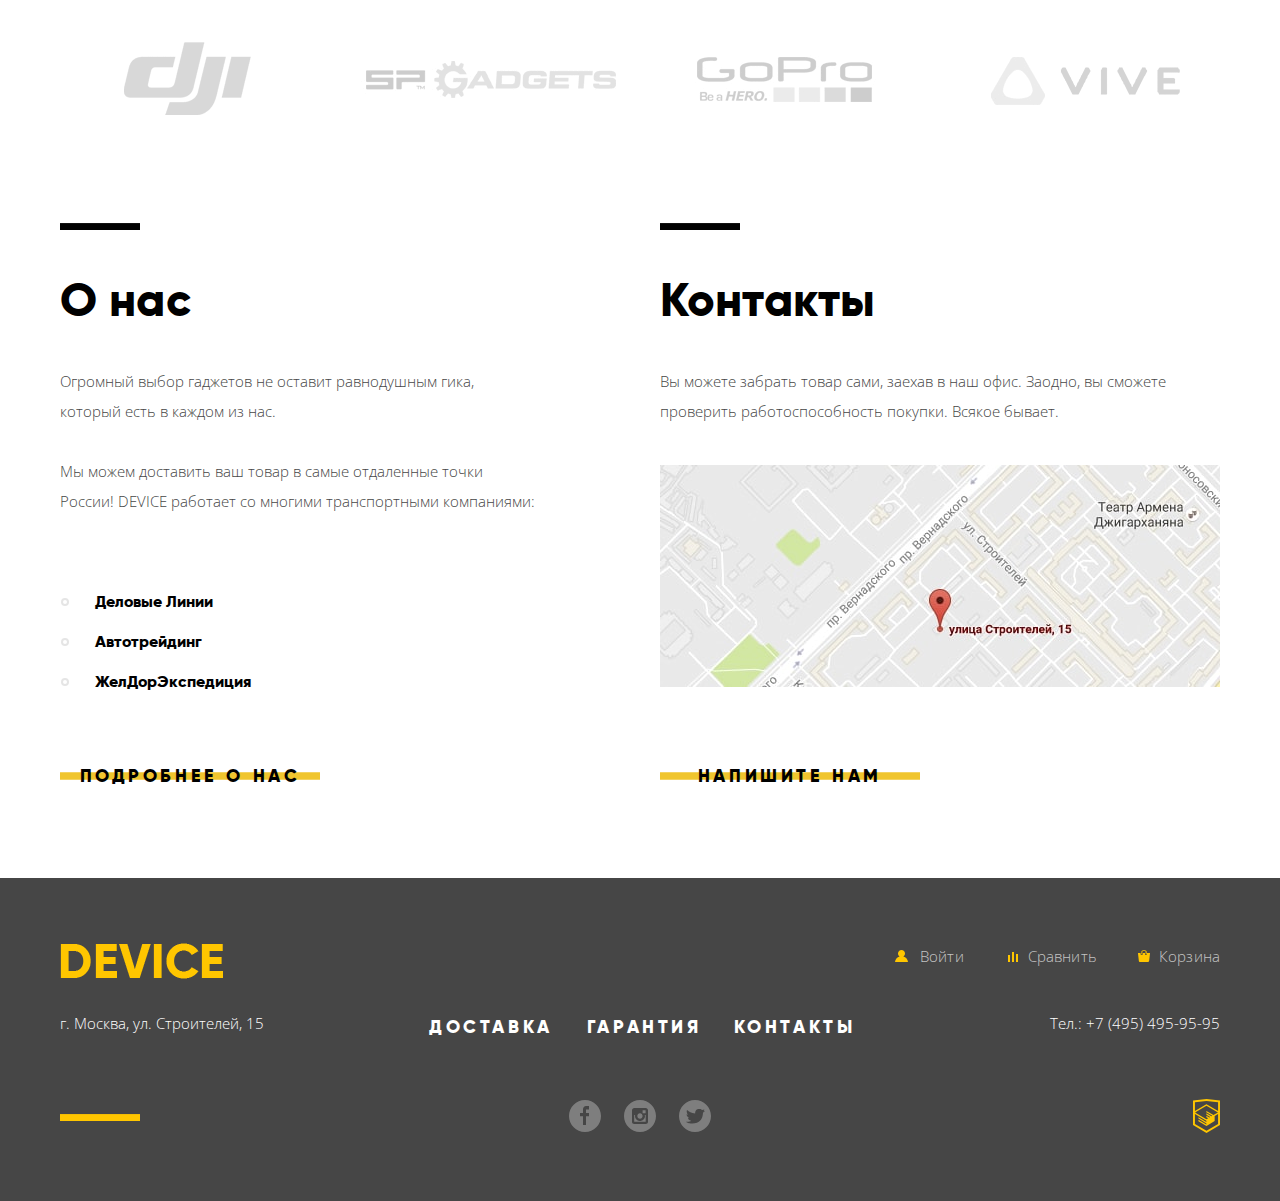
==== commit 2c76df73: "Выполнение критериев" ====
--- a/index.html
+++ b/index.html
@@ -21,16 +21,16 @@
             <input id="search-field" name="search-field" type="search" placeholder="Поиск по сайту">
             <button class="search-button" type="submit">Найти</button>
           </form>
-          <nav class="user-navigation">
-            <ul>
-              <li class="user-navigation-item sign-in"><a href="#">Войти</a></li>
-              <li class="user-navigation-item comparison"><a href="#">Сравнить</a></li>
-              <li class="user-navigation-item cart"><a href="#">Корзина</a></li>
+          <nav class="user-navigation header-user-navigation">
+            <ul>
+              <li class="user-navigation-item sign-in"><a class="sign-in-link" href="#">Войти</a></li>
+              <li class="user-navigation-item comparison"><a class="comparison-link" href="#">Сравнить</a></li>
+              <li class="user-navigation-item cart"><a class="cart-link" href="#">Корзина</a></li>
             </ul>
           </nav>
         </div>
         <div class="header-bottom-block">
-          <nav class="site-navigation"> 
+          <nav class="site-navigation header-site-navigation"> 
             <ul>
               <li class="site-navigation-item">
                 <a class="catalog-button" href="#catalog-category">Каталог товаров</a>
@@ -142,12 +142,12 @@
         <div class="container">
           <h2 class="visually-hidden">Категории товаров</h2>
           <ul class="categories-list">
-            <li><a id="catalog-category" href="#">Виртуальная реальность</a></li>
-            <li><a href="catalog.html">Моноподы для&nbsp;селфи</a></li>
-            <li><a href="#">Экшн-камеры</a></li>
-            <li><a href="#">Фитнес-браслеты</a></li>
-            <li><a href="#">Умные часы</a></li>
-            <li><a href="#">Квадрокоптеры</a></li>
+            <li class="categories-list-item"><a id="catalog-category" href="#">Виртуальная реальность</a></li>
+            <li class="categories-list-item"><a href="catalog.html">Моноподы для&nbsp;селфи</a></li>
+            <li class="categories-list-item"><a href="#">Экшн-камеры</a></li>
+            <li class="categories-list-item"><a href="#">Фитнес-браслеты</a></li>
+            <li class="categories-list-item"><a href="#">Умные часы</a></li>
+            <li class="categories-list-item"><a href="#">Квадрокоптеры</a></li>
           </ul>
         </div>
       </section>
@@ -200,8 +200,8 @@
       <div class="container about-us-container">
         <section class="about-us">         
           <h2>О нас</h2>
-          <p>Огромный выбор гаджетов не оставит равнодушным гика, который&nbsp;есть&nbsp;в&nbsp;каждом из нас.</p>
-          <p>Мы можем доставить ваш товар в самые отдаленные точки России!&nbsp;DEVICE&nbsp;работает со многими транспортными компаниями:</p>
+          <p>Огромный выбор гаджетов не оставит равнодушным гика, который&nbsp;есть в каждом из нас.</p>
+          <p>Мы можем доставить ваш товар в самые отдаленные точки России!&nbsp;DEVICE работает со многими транспортными компаниями:</p>
           <ul class="transport-companies">
             <li>Деловые Линии</li>  
             <li>Автотрейдинг</li>
@@ -227,17 +227,17 @@
           <div class="logo-footer">
             <img src="img/device-logo-footer.png" width="163" height="36" alt="Логотип DEVICE">
           </div>
-          <nav class="user-navigation">
-            <ul>
-              <li class="user-navigation-item sign-in"><a href="#">Войти</a></li>
-              <li class="user-navigation-item comparison"><a href="#">Сравнить</a></li>
-              <li class="user-navigation-item cart"><a href="#">Корзина</a></li>
+          <nav class="user-navigation footer-user-navigation">
+            <ul>
+              <li class="user-navigation-item sign-in"><a class="sign-in-link" href="#">Войти</a></li>
+              <li class="user-navigation-item comparison"><a class="comparison-link" href="#">Сравнить</a></li>
+              <li class="user-navigation-item cart"><a class="cart-link" href="#">Корзина</a></li>
             </ul>          
           </nav>
         </div>
         <div class="footer-middle-block">
           <p class="address">г. Москва, ул. Строителей, 15</p>
-          <nav class="site-navigation">
+          <nav class="site-navigation footer-site-navigation">
             <ul>
               <li class="site-navigation-item"><a href="#">Доставка</a></li>
               <li class="site-navigation-item"><a href="#">Гарантия</a></li>
--- a/css/style.css
+++ b/css/style.css
@@ -17,13 +17,15 @@
 }
 
 html {
-  box-sizing: border-box;
+  -webkit-box-sizing: border-box;
+          box-sizing: border-box;
 }
 
 *,
 *::before,
 *::after {
-  box-sizing: inherit;
+  -webkit-box-sizing: inherit;
+          box-sizing: inherit;
 }
 
 body {
@@ -41,6 +43,11 @@
 
 a {
   text-decoration: none;
+}
+
+img {
+  max-width: 100%;
+  height: auto;
 }
 
 .button {
@@ -65,7 +72,9 @@
   border: none;
   border-radius: 0;
   outline: none;
-  background: linear-gradient(transparent 16px, #f4d361 16px, #f4d361 17px, #f0c52e 17px, #f0c52e 23px, #f4d361 23px, #f4d361 24px, transparent 24px);
+  background: -webkit-linear-gradient(transparent 16px, #f4d361 16px, #f4d361 17px, #f0c52e 17px, #f0c52e 23px, #f4d361 23px, #f4d361 24px, transparent 24px);
+  background:      -o-linear-gradient(transparent 16px, #f4d361 16px, #f4d361 17px, #f0c52e 17px, #f0c52e 23px, #f4d361 23px, #f4d361 24px, transparent 24px);
+  background:         linear-gradient(transparent 16px, #f4d361 16px, #f4d361 17px, #f0c52e 17px, #f0c52e 23px, #f4d361 23px, #f4d361 24px, transparent 24px);
 }
 
 .button:hover,
@@ -78,8 +87,13 @@
 }
 
 .main-header .container {
-  display: flex;
-  flex-direction: column;
+  display: -webkit-box;
+  display: -ms-flexbox;
+  display: flex;
+  -webkit-box-orient: vertical;
+  -webkit-box-direction: normal;
+  -ms-flex-direction: column;
+      flex-direction: column;
 
   width: 1160px;
   margin-right: auto;
@@ -89,7 +103,9 @@
   padding-bottom: 55px;
   padding-left: 60px;
 
-  background: linear-gradient(#fff 40px, #f8e49f 40px, #f8e49f 41px, #f7e296 41px);
+  background: -webkit-linear-gradient(#fff 40px, #f8e49f 40px, #f8e49f 41px, #f7e296 41px);
+  background:      -o-linear-gradient(#fff 40px, #f8e49f 40px, #f8e49f 41px, #f7e296 41px);
+  background:         linear-gradient(#fff 40px, #f8e49f 40px, #f8e49f 41px, #f7e296 41px);
 }
 
 .header-top-block {
@@ -97,16 +113,24 @@
 }
 
 .header-middle-block {
+  display: -webkit-box;
+  display: -ms-flexbox;
   display: flex;
 
   min-height: 49px;
   margin-bottom: 35px;
 
+  -webkit-box-pack: justify;
+  -ms-flex-pack: justify;
   justify-content: space-between;
+  -webkit-box-align: center;
+  -ms-flex-align: center;
   align-items: center;
 }
 
 .header-bottom-block > ul {
+  display: -webkit-box;
+  display: -ms-flexbox;
   display: flex;
 }
 
@@ -123,12 +147,14 @@
 .search {
   position: relative;
 
+  display: -webkit-box;
+  display: -ms-flexbox;
   display: flex;
 
   width: 440px;
 }
 
-.search input {
+input[type="search"] {
   width: 100%;
   min-height: 49px;
   margin: 0;
@@ -145,39 +171,39 @@
   background-color: transparent;
 }
 
-.search input:focus {
+input[type="search"]:focus {
   width: 100%;
 
   border-bottom-color: #000;
 }
 
-.search input::-webkit-input-placeholder {
+input[type="search"]::-webkit-input-placeholder {
   color: rgba(0, 0, 0, 0.3);
 }
-.search input::-moz-placeholder {
+input[type="search"]::-moz-placeholder {
   color: rgba(0, 0, 0, 0.3);
 }
-.search input:-moz-placeholder {
+input[type="search"]:-moz-placeholder {
   color: rgba(0, 0, 0, 0.3);
 }
-.search input:-ms-input-placeholder {
+input[type="search"]:-ms-input-placeholder {
   color: rgba(0, 0, 0, 0.3);
 }
 
-.search input:hover::-webkit-input-placeholder,
-.search input:focus::-webkit-input-placeholder {
+input[type="search"]:hover::-webkit-input-placeholder,
+input[type="search"]:focus::-webkit-input-placeholder {
   color: rgba(0, 0, 0, 0.6);
 }
-.search input:hover::-moz-placeholder:hover,
-.search input:focus::-webkit-input-placeholder {
+input[type="search"]:hover::-moz-placeholder:hover,
+input[type="search"]:focus::-webkit-input-placeholder {
   color: rgba(0, 0, 0, 0.6);
 }
-.search input:hover:-moz-placeholder:hover,
-.search input:focus::-webkit-input-placeholder {
+input[type="search"]:hover:-moz-placeholder:hover,
+input[type="search"]:focus::-webkit-input-placeholder {
   color: rgba(0, 0, 0, 0.6);
 }
-.search input:hover:-ms-input-placeholder,
-.search input:focus::-webkit-input-placeholder {
+input[type="search"]:hover:-ms-input-placeholder,
+input[type="search"]:focus::-webkit-input-placeholder {
   color: rgba(0, 0, 0, 0.6);
 }
 
@@ -197,7 +223,6 @@
 .search-button {
   display: none;
 
-  flex: 1 0 85px;
   height: 49px;
 
   font: inherit;
@@ -211,15 +236,23 @@
   border-radius: 0;
   outline: none;
   background-color: transparent;
-}
-
-.search input:focus + .search-button {
+
+  -webkit-box-flex: 1;
+  -ms-flex: 1 0 85px;
+      flex: 1 0 85px;
+}
+
+input[type="search"]:focus + .search-button {
   display: inline-block;
+
+  vertical-align: middle;
 }
 
 .search-button:hover,
 .search-button:focus {
   display: inline-block;
+
+  vertical-align: middle;
 
   color: #fff;
   background-color: #000;
@@ -259,14 +292,12 @@
   line-height: 36px;
 }
 
-.main-header .user-navigation ul {
+.header-user-navigation ul {
+  display: -webkit-box;
+  display: -ms-flexbox;
   display: flex;
 
   width: 500px;
-}
-
-.main-header .sign-out a {
-  color: rgba(0, 0, 0, 0.3);
 }
 
 .main-header .sign-out {
@@ -285,21 +316,25 @@
   position: relative;
 }
 
-.main-header .sign-in a,
-.main-header .profile a {
+.main-header .sign-in-link,
+.main-header .profile-link {
   padding-left: 26px;
 }
 
-.main-header .comparison a {
+.main-header .sign-out-link {
+  color: rgba(0, 0, 0, 0.3);
+}
+
+.main-header .comparison-link {
   padding-left: 20px;
 }
 
-.main-header .cart a {
+.main-header .cart-link {
   padding-left: 22px;
 }
 
-.main-header .sign-in a::before,
-.main-header .profile a::before {
+.main-header .sign-in-link::before,
+.main-header .profile-link::before {
   position: absolute;
   top: 4px;
   left: 0;
@@ -312,7 +347,7 @@
   background: url("../img/nav-user.svg") no-repeat;
 }
 
-.main-header .comparison a::before {
+.main-header .comparison-link::before {
   position: absolute;
   top: 6px;
   left: 0;
@@ -325,7 +360,7 @@
   background: url("../img/nav-compare.svg") no-repeat;
 }
 
-.main-header .cart a::before {
+.main-header .cart-link::before {
   position: absolute;
   top: 4px;
   left: 0;
@@ -338,19 +373,21 @@
   background: url("../img/nav-cart.svg") no-repeat;
 }
 
-.main-header .sign-in a:hover::before,
-.main-header .comparison a:hover::before,
-.main-header .cart a:hover::before {
+.main-header .sign-in-link:hover::before,
+.main-header .comparison-link:hover::before,
+.main-header .cart-link:hover::before {
   opacity: 0.6;
 }
 
-.main-header .sign-in a:active::before,
-.main-header .comparison a:active::before,
-.main-header .cart a:active::before {
+.main-header .sign-in-link:active::before,
+.main-header .comparison-link:active::before,
+.main-header .cart-link:active::before {
   opacity: 0.3;
 }
 
-.main-header .site-navigation > ul {
+.header-site-navigation > ul {
+  display: -webkit-box;
+  display: -ms-flexbox;
   display: flex;
 }
 
@@ -363,17 +400,17 @@
   text-transform: uppercase;
 }
 
-.main-header .site-navigation-item:nth-child(1) {
+.header-site-navigation .site-navigation-item:nth-child(1) {
   position: relative;
 
   width: 540px;
 }
 
-.main-header .site-navigation-item:nth-child(3) {
+.header-site-navigation .site-navigation-item:nth-child(3) {
   margin-left: 35px;
 }
 
-.main-header .site-navigation-item:nth-child(4) {
+.header-site-navigation .site-navigation-item:nth-child(4) {
   margin-left: auto;
 }
 
@@ -391,24 +428,30 @@
   padding-bottom: 34px;
   padding-left: 60px;
 
-  background: linear-gradient(transparent 10px, #f7e296 10px);
+  background: -webkit-linear-gradient(transparent 10px, #f7e296 10px);
+  background:      -o-linear-gradient(transparent 10px, #f7e296 10px);
+  background:         linear-gradient(transparent 10px, #f7e296 10px);
 }
 
 .site-navigation .dropdown-catalog-column {
-  width: 160px;
-  margin-left: 40px;
-}
-
-.dropdown-catalog-column:nth-child(1) {
   width: 200px;
-  margin-left: 0;
+  padding-right: 40px;
+}
+
+.site-navigation .dropdown-catalog-column:first-child {
+  width: 240px;
 }
 
 .catalog-button:hover ~ .dropdown-catalog,
 .catalog-button:focus ~ .dropdown-catalog,
 .dropdown-catalog:hover,
 .dropdown-catalog:focus {
-  display: flex;
+  display: -webkit-box;
+  display: -ms-flexbox;
+  display: flex;
+
+  -ms-flex-wrap: wrap;
+      flex-wrap: wrap;
 }
 
 .catalog-button {
@@ -440,7 +483,9 @@
 
   margin-bottom: 102px;
 
-  background: linear-gradient(#f7e296 110px,  #fff 110px);
+  background: -webkit-linear-gradient(#f7e296 110px,  #fff 110px);
+  background:      -o-linear-gradient(#f7e296 110px,  #fff 110px);
+  background:         linear-gradient(#f7e296 110px,  #fff 110px);
 }
 
 .promo-slider-controls {
@@ -449,12 +494,14 @@
   top: 326px;
   right: 83px;
 
+  display: -webkit-box;
+  display: -ms-flexbox;
   display: flex;
 }
 
 .promo-button {
-  width: 12px;
-  height: 12px;
+  width: 15px;
+  height: 15px;
   margin-left: 21px;
   padding: 0;
 
@@ -483,8 +530,12 @@
 .promo-slides-item {
   position: relative;
 
-  display: flex;
-
+  display: -webkit-box;
+  display: -ms-flexbox;
+  display: flex;
+
+  -webkit-box-pack: justify;
+  -ms-flex-pack: justify;
   justify-content: space-between;
 }
 
@@ -531,8 +582,13 @@
 .promo-slide-description {
   position: relative;
 
-  display: flex;
-  flex-direction: column;
+  display: -webkit-box;
+  display: -ms-flexbox;
+  display: flex;
+  -webkit-box-orient: vertical;
+  -webkit-box-direction: normal;
+  -ms-flex-direction: column;
+      flex-direction: column;
 
   width: 560px;
   margin-top: 80px;
@@ -562,6 +618,8 @@
 .promo-slide-description table {
   border-spacing: 0 11px;
 
+  -webkit-box-ordinal-group: 2;
+  -ms-flex-order: 1;
   order: 1;
 }
 
@@ -627,6 +685,8 @@
 }
 
 .categories-list {
+  display: -webkit-box;
+  display: -ms-flexbox;
   display: flex;
 
   margin: 0;
@@ -634,6 +694,10 @@
 
   list-style: none;
 
+  -ms-flex-wrap: wrap;
+      flex-wrap: wrap;
+  -webkit-box-pack: justify;
+  -ms-flex-pack: justify;
   justify-content: space-between;
 }
 
@@ -677,27 +741,27 @@
   content: "";
 }
 
-.categories-list li:nth-child(1) a::after {
+.categories-list-item:nth-child(1) a::after {
   background: url("../img/category-1.svg") 50% no-repeat;
 }
 
-.categories-list li:nth-child(2) a::after {
+.categories-list-item:nth-child(2) a::after {
   background: url("../img/category-2.svg") 50% 90% no-repeat;
 }
 
-.categories-list li:nth-child(3) a::after {
+.categories-list-item:nth-child(3) a::after {
   background: url("../img/category-3.svg") 50% no-repeat;
 }
 
-.categories-list li:nth-child(4) a::after {
+.categories-list-item:nth-child(4) a::after {
   background: url("../img/category-4.svg") 50% no-repeat;
 }
 
-.categories-list li:nth-child(5) a::after {
+.categories-list-item:nth-child(5) a::after {
   background: url("../img/category-5.svg") 50% no-repeat;
 }
 
-.categories-list li:nth-child(6) a::after {
+.categories-list-item:nth-child(6) a::after {
   background: url("../img/category-6.svg") 50% no-repeat;
 }
 
@@ -715,10 +779,14 @@
 }
 
 .services-slider {
-  background: linear-gradient(#fff 100px,  #e5e5e5 100px);
+  background: -webkit-linear-gradient(#fff 100px,  #e5e5e5 100px);
+  background:      -o-linear-gradient(#fff 100px,  #e5e5e5 100px);
+  background:         linear-gradient(#fff 100px,  #e5e5e5 100px);
 }
 
 .services-slider .container {
+  display: -webkit-box;
+  display: -ms-flexbox;
   display: flex;
 
   margin-bottom: 94px;
@@ -748,7 +816,8 @@
 .current-service {
   color: #f7e184;
   background: #000;
-  box-shadow: 118px 0 0 0 #000;
+  -webkit-box-shadow: 118px 0 0 0 #000;
+          box-shadow: 118px 0 0 0 #000;
 }
 
 .current-service:hover,
@@ -840,6 +909,8 @@
 }
 
 .list-of-companies {
+  display: -webkit-box;
+  display: -ms-flexbox;
   display: flex;
 
   margin: 0;
@@ -847,6 +918,10 @@
 
   list-style: none;
 
+  -ms-flex-wrap: wrap;
+      flex-wrap: wrap;
+  -webkit-box-pack: justify;
+  -ms-flex-pack: justify;
   justify-content: space-between;
 }
 
@@ -879,17 +954,26 @@
 }
 
 .about-us-container {
+  display: -webkit-box;
+  display: -ms-flexbox;
   display: flex;
 
   margin-bottom: 82px;
 
+  -webkit-box-pack: justify;
+  -ms-flex-pack: justify;
   justify-content: space-between;
 }
 
 .about-us,
 .contacts {
-  display: flex;
-  flex-direction: column;
+  display: -webkit-box;
+  display: -ms-flexbox;
+  display: flex;
+  -webkit-box-orient: vertical;
+  -webkit-box-direction: normal;
+  -ms-flex-direction: column;
+      flex-direction: column;
 
   min-height: 573px;
 }
@@ -922,6 +1006,7 @@
 .about-us p,
 .contacts p {
   margin: 0;
+  padding-right: 50px;
 
   line-height: 30px;
   letter-spacing: 0;
@@ -982,7 +1067,9 @@
 
   content: "";
 
-  background: linear-gradient(#121212 1px, #000 1px, #000 79px, #121212 79px);
+  background: -webkit-linear-gradient(#121212 1px, #000 1px, #000 79px, #121212 79px);
+  background:      -o-linear-gradient(#121212 1px, #000 1px, #000 79px, #121212 79px);
+  background:         linear-gradient(#121212 1px, #000 1px, #000 79px, #121212 79px);
 }
 
 .main-footer {
@@ -993,8 +1080,13 @@
 }
 
 .main-footer .container {
-  display: flex;
-  flex-direction: column;
+  display: -webkit-box;
+  display: -ms-flexbox;
+  display: flex;
+  -webkit-box-orient: vertical;
+  -webkit-box-direction: normal;
+  -ms-flex-direction: column;
+      flex-direction: column;
 
   width: 1160px;
   margin-right: auto;
@@ -1002,25 +1094,37 @@
 }
 
 .footer-top-block {
+  display: -webkit-box;
+  display: -ms-flexbox;
   display: flex;
 
   margin-bottom: 26px;
   padding-top: 60px;
 
+  -webkit-box-pack: justify;
+  -ms-flex-pack: justify;
   justify-content: space-between;
 }
 
 .footer-middle-block {
+  display: -webkit-box;
+  display: -ms-flexbox;
   display: flex;
 
   margin-bottom: 61px;
 
+  -webkit-box-align: center;
+  -ms-flex-align: center;
   align-items: center;
 }
 
 .footer-bottom-block {
-  display: flex;
-
+  display: -webkit-box;
+  display: -ms-flexbox;
+  display: flex;
+
+  -webkit-box-align: center;
+  -ms-flex-align: center;
   align-items: center;
 }
 
@@ -1028,7 +1132,9 @@
   padding-top: 5px;
 }
 
-.main-footer .user-navigation ul {
+.footer-user-navigation ul {
+  display: -webkit-box;
+  display: -ms-flexbox;
   display: flex;
 }
 
@@ -1044,19 +1150,19 @@
   margin-left: 41px;
 }
 
-.main-footer .sign-in a {
+.main-footer .sign-in-link {
   padding-left: 25px;
 }
 
-.main-footer .comparison a {
+.main-footer .comparison-link {
   padding-left: 20px;
 }
 
-.main-footer .cart a {
+.main-footer .cart-link {
   padding-left: 21px;
 }
 
-.main-footer .sign-in a::before {
+.main-footer .sign-in-link::before {
   position: absolute;
   top: 4px;
   left: 0;
@@ -1069,7 +1175,7 @@
   background: url("../img/nav-user-footer.svg") no-repeat;
 }
 
-.main-footer .comparison a::before {
+.main-footer .comparison-link::before {
   position: absolute;
   top: 6px;
   left: 0;
@@ -1082,7 +1188,7 @@
   background: url("../img/nav-compare-footer.svg") no-repeat;
 }
 
-.main-footer .cart a::before {
+.main-footer .cart-link::before {
   position: absolute;
   top: 4px;
   left: 0;
@@ -1095,59 +1201,61 @@
   background: url("../img/nav-cart-footer.svg") no-repeat;
 }
 
-.main-footer .sign-in a:hover::before,
-.main-footer .comparison a:hover::before,
-.main-footer .cart a:hover::before {
+.main-footer .sign-in-link:hover::before,
+.main-footer .comparison-link:hover::before,
+.main-footer .cart-link:hover::before {
   opacity: 0.6;
 }
 
-.main-footer .sign-in a:active::before,
-.main-footer .comparison a:active::before,
-.main-footer .cart a:active::before {
+.main-footer .sign-in-link:active::before,
+.main-footer .comparison-link:active::before,
+.main-footer .cart-link:active::before {
   opacity: 0.3;
 }
 
-.main-footer .site-navigation ul {
+.footer-site-navigation ul {
+  display: -webkit-box;
+  display: -ms-flexbox;
   display: flex;
 
   margin-left: 165px;
   padding-top: 9px;
 }
 
-.main-footer .site-navigation li {
+.footer-site-navigation .site-navigation-item {
   margin-right: 34px;
 }
 
-.main-footer .site-navigation li:nth-child(2) {
+.footer-site-navigation .site-navigation-item:nth-child(2) {
   margin-right: 32px;
 }
 
-.main-footer .site-navigation li:last-child {
+.footer-site-navigation .site-navigation-item:last-child {
   margin-right: 0;
 }
 
-.main-footer .user-navigation a,
+.footer-user-navigation a,
 .social-button,
 .footer-copyright {
   color: rgba(255, 255, 255, 0.7);
 }
 
-.main-footer .site-navigation a {
+.footer-site-navigation a {
   color: #fff;
 }
 
-.main-footer .user-navigation a:hover,
-.main-footer .user-navigation a:focus {
+.footer-user-navigation a:hover,
+.footer-user-navigation a:focus {
   color: #fff;
 }
 
-.main-footer .site-navigation a:hover,
-.main-footer .site-navigation a:focus {
+.footer-site-navigation a:hover,
+.footer-site-navigation a:focus {
   color: rgba(255, 255, 255, 0.6);
 }
 
-.main-footer .user-navigation a:active,
-.main-footer .site-navigation a:active {
+.footer-user-navigation a:active,
+.footer-site-navigation a:active {
   color: rgba(255, 255, 255, 0.3);
 }
 
@@ -1166,6 +1274,8 @@
 }
 
 .footer-social {
+  display: -webkit-box;
+  display: -ms-flexbox;
   display: flex;
 
   margin: 0;
@@ -1213,7 +1323,9 @@
 
   content: "";
 
-  background: linear-gradient(#f2bd05 1px, #ffc600 1px, #ffc600 79px, #f2bd05 79px);
+  background: -webkit-linear-gradient(#f2bd05 1px, #ffc600 1px, #ffc600 79px, #f2bd05 79px);
+  background:      -o-linear-gradient(#f2bd05 1px, #ffc600 1px, #ffc600 79px, #f2bd05 79px);
+  background:         linear-gradient(#f2bd05 1px, #ffc600 1px, #ffc600 79px, #f2bd05 79px);
 }
 
 .modal-map {
@@ -1225,7 +1337,8 @@
   width: 960px;
   height: 559px;
 
-  box-shadow: 0 10px 20px 0 rgba(0, 0, 0, 0.2);
+  -webkit-box-shadow: 0 10px 20px 0 rgba(0, 0, 0, 0.2);
+          box-shadow: 0 10px 20px 0 rgba(0, 0, 0, 0.2);
 }
 
 .modal-map {
@@ -1242,6 +1355,8 @@
 .modal-feedback {
   position: relative;
 
+  display: -webkit-box;
+  display: -ms-flexbox;
   display: flex;
 
   width: 960px;
@@ -1254,7 +1369,8 @@
   padding-left: 100px;
 
   background-color: #fff;
-  box-shadow: 0 10px 20px 0 rgba(0, 0, 0, 0.2);
+  -webkit-box-shadow: 0 10px 20px 0 rgba(0, 0, 0, 0.2);
+          box-shadow: 0 10px 20px 0 rgba(0, 0, 0, 0.2);
 }
 
 .modal-feedback::before {
@@ -1268,14 +1384,20 @@
 
   content: "";
 
-  box-shadow: 0 10px 40px 0 rgba(0, 0, 0, 0.75);
+  -webkit-box-shadow: 0 10px 40px 0 rgba(0, 0, 0, 0.75);
+          box-shadow: 0 10px 40px 0 rgba(0, 0, 0, 0.75);
 }
 
 .modal-feedback .feedback {
-  display: flex;
-
+  display: -webkit-box;
+  display: -ms-flexbox;
+  display: flex;
+
+  -webkit-box-pack: justify;
+  -ms-flex-pack: justify;
   justify-content: space-between;
-  flex-wrap: wrap;
+  -ms-flex-wrap: wrap;
+      flex-wrap: wrap;
 }
 
 .feedback-item {
@@ -1437,6 +1559,8 @@
 }
 
 .breadcrumbs {
+  display: -webkit-box;
+  display: -ms-flexbox;
   display: flex;
 
   margin: 0;
@@ -1480,7 +1604,9 @@
   height: 5px;
 
   content: "";
-  transform: rotate(45deg);
+  -webkit-transform: rotate(45deg);
+      -ms-transform: rotate(45deg);
+          transform: rotate(45deg);
 
   border: 1px solid #000;
   border-bottom: none;
@@ -1488,22 +1614,31 @@
 }
 
 .catalog-top-wrapper {
-  background: linear-gradient(to right, #dbdbdb 50%, #ebebeb 50%);
+  background: -webkit-gradient(linear, left top, right top, color-stop(50%, #dbdbdb), color-stop(50%, #ebebeb));
+  background: -webkit-linear-gradient(left, #dbdbdb 50%, #ebebeb 50%);
+  background:      -o-linear-gradient(left, #dbdbdb 50%, #ebebeb 50%);
+  background:         linear-gradient(to right, #dbdbdb 50%, #ebebeb 50%);
 }
 
 .catalog-bottom-wrapper {
-  background: linear-gradient(to right, #efefef 50%, #fff 50%);
+  background: -webkit-gradient(linear, left top, right top, color-stop(50%, #efefef), color-stop(50%, #fff));
+  background: -webkit-linear-gradient(left, #efefef 50%, #fff 50%);
+  background:      -o-linear-gradient(left, #efefef 50%, #fff 50%);
+  background:         linear-gradient(to right, #efefef 50%, #fff 50%);
 }
 
 .catalog-top-container,
 .catalog-bottom-container {
+  display: -webkit-box;
+  display: -ms-flexbox;
   display: flex;
 
   width: 1160px;
   margin-right: auto;
   margin-left: auto;
 
-  flex-wrap: wrap;
+  -ms-flex-wrap: wrap;
+      flex-wrap: wrap;
 }
 
 .catalog {
@@ -1516,22 +1651,30 @@
 }
 
 .sorting {
+  display: -webkit-box;
+  display: -ms-flexbox;
   display: flex;
 
   min-height: 70px;
 
   background-color: #ebebeb;
 
+  -webkit-box-align: center;
+  -ms-flex-align: center;
   align-items: center;
 }
 
 .catalog-top-container > h2 {
+  display: -webkit-box;
+  display: -ms-flexbox;
   display: flex;
 
   min-height: 70px;
 
   background-color: #dbdbdb;
 
+  -webkit-box-align: center;
+  -ms-flex-align: center;
   align-items: center;
 }
 
@@ -1554,6 +1697,8 @@
 
 .sorting-by,
 .sorting-order {
+  display: -webkit-box;
+  display: -ms-flexbox;
   display: flex;
 
   margin: 0;
@@ -1606,7 +1751,9 @@
 }
 
 .sorting-order .decreasing-order {
-  transform: rotate(180deg);
+  -webkit-transform: rotate(180deg);
+      -ms-transform: rotate(180deg);
+          transform: rotate(180deg);
 }
 
 .sorting-order .currrent-sorting-order,
@@ -1704,7 +1851,9 @@
 
   height: 2px;
 
-  background: linear-gradient(to right, #91c92f 58%, #dbdbdb 58%);
+  background: -webkit-linear-gradient(left, #91c92f 116px, #dbdbdb 116px);
+  background:      -o-linear-gradient(left, #91c92f 116px, #dbdbdb 116px);
+  background:         linear-gradient(to right, #91c92f 116px, #dbdbdb 116px);
 }
 
 .price-range button {
@@ -1713,6 +1862,8 @@
 
   width: 20px;
   height: 22px;
+
+  cursor: pointer;
 
   border: none;
   outline: none;
@@ -1731,11 +1882,11 @@
 }
 
 .slider-min button {
-  left: -3%;
+  left: -6px;
 }
 
 .slider-max button {
-  left: 53%;
+  left: 107px;
 }
 
 .slider-min label,
@@ -1749,7 +1900,7 @@
 }
 
 .slider-max label {
-  left: 45%;
+  left: 90px;
 }
 
 .min-value,
@@ -1789,8 +1940,8 @@
   background: url("../img/checkbox-off.svg") no-repeat;
 }
 
-.color-filter input:checked ~ label::before,
-.color-filter input:enabled:active ~ label::before {
+.color-option:checked + label::before,
+.color-option:enabled:active + label::before {
   background: url("../img/checkbox-on.svg") no-repeat;
 }
 
@@ -1807,27 +1958,27 @@
   background: url("../img/radio-off.svg") no-repeat;
 }
 
-.bluetooth-filter input:checked ~ label::before,
-.bluetooth-filter input:enabled:active ~ label::before {
+.bluetooth-option:checked + label::before,
+.bluetooth-option:enabled:active + label::before {
   background: url("../img/radio-on.svg") no-repeat;
 }
 
-.color-filter input:hover ~ label::before,
-.color-filter input:focus ~ label::before,
-.bluetooth-filter input:hover ~ label::before,
-.bluetooth-filter input:focus ~ label::before {
+.filter-option:hover + label::before,
+.filter-option:focus + label::before {
   opacity: 0.6;
 }
 
-.filter input:disabled + label::before {
+.filter-option:disabled + label::before {
   opacity: 0.25;
 }
 
-.filter input:disabled + label {
+.filter-option:disabled + label {
   color: #a6a6a6;
 }
 
 .catalog-list {
+  display: -webkit-box;
+  display: -ms-flexbox;
   display: flex;
 
   margin: 0;
@@ -1837,27 +1988,43 @@
 
   list-style: none;
 
+  -webkit-box-pack: justify;
+  -ms-flex-pack: justify;
   justify-content: space-between;
-  flex-wrap: wrap;
+  -ms-flex-wrap: wrap;
+      flex-wrap: wrap;
 }
 
 .catalog-item {
   position: relative;
 
-  display: flex;
-  flex-direction: column;
+  display: -webkit-box;
+  display: -ms-flexbox;
+  display: flex;
+  -webkit-box-orient: vertical;
+  -webkit-box-direction: normal;
+  -ms-flex-direction: column;
+      flex-direction: column;
 
   margin-top: 48px;
 }
 
 .catalog-item-label {
+  display: -webkit-box;
+  display: -ms-flexbox;
   display: flex;
 
   min-height: 45px;
   margin-top: 30px;
 
+  -webkit-box-pack: justify;
+  -ms-flex-pack: justify;
   justify-content: space-between;
+  -webkit-box-align: start;
+  -ms-flex-align: start;
   align-items: flex-start;
+  -webkit-box-ordinal-group: 2;
+  -ms-flex-order: 1;
   order: 1;
 }
 
@@ -1886,8 +2053,13 @@
   top: 0;
   left: 0;
 
-  display: flex;
-  flex-direction: column;
+  display: -webkit-box;
+  display: -ms-flexbox;
+  display: flex;
+  -webkit-box-orient: vertical;
+  -webkit-box-direction: normal;
+  -ms-flex-direction: column;
+      flex-direction: column;
 
   width: 360px;
   height: 380px;
@@ -1896,6 +2068,8 @@
 
   background-color: transparent;
 
+  -webkit-box-align: center;
+  -ms-flex-align: center;
   align-items: center;
 }
 
@@ -1934,6 +2108,8 @@
 .catalog-item-actions:hover .add-to-cart,
 .catalog-item-actions:focus .add-to-cart {
   display: inline-block;
+
+  vertical-align: middle;
 }
 
 .add-to-comparison:hover,
@@ -1969,6 +2145,8 @@
 }
 
 .pagination {
+  display: -webkit-box;
+  display: -ms-flexbox;
   display: flex;
 
   width: 760px;
@@ -1983,23 +2161,29 @@
 
   background-color: rgba(0, 0, 0, 0.08);
 
+  justify-content: space-between;
+  -webkit-box-align: center;
+  -ms-flex-align: center;
   align-items: center;
 }
 
-.previous-page {
-  margin-right: 209px;
-}
-
-.next-page {
+.pages {
+  display: flex;
+
+  margin: 0;
+  margin-right: auto;
   margin-left: auto;
+  padding: 0;
+  padding-right: 30px;
+  padding-left: 68px;
+
+  list-style: none;
+
+  flex-wrap: wrap;
 }
 
 .page-number {
-  margin-left: 27px;
-}
-
-.page-number:nth-child(2) {
-  margin-left: 0;
+  margin-right: 27px;
 }
 
 .pagination-item a {
@@ -2037,6 +2221,8 @@
   padding-left: 30px;
 
   line-height: 70px;
+
+  vertical-align: middle;
 }
 
 .previous-page a:hover,
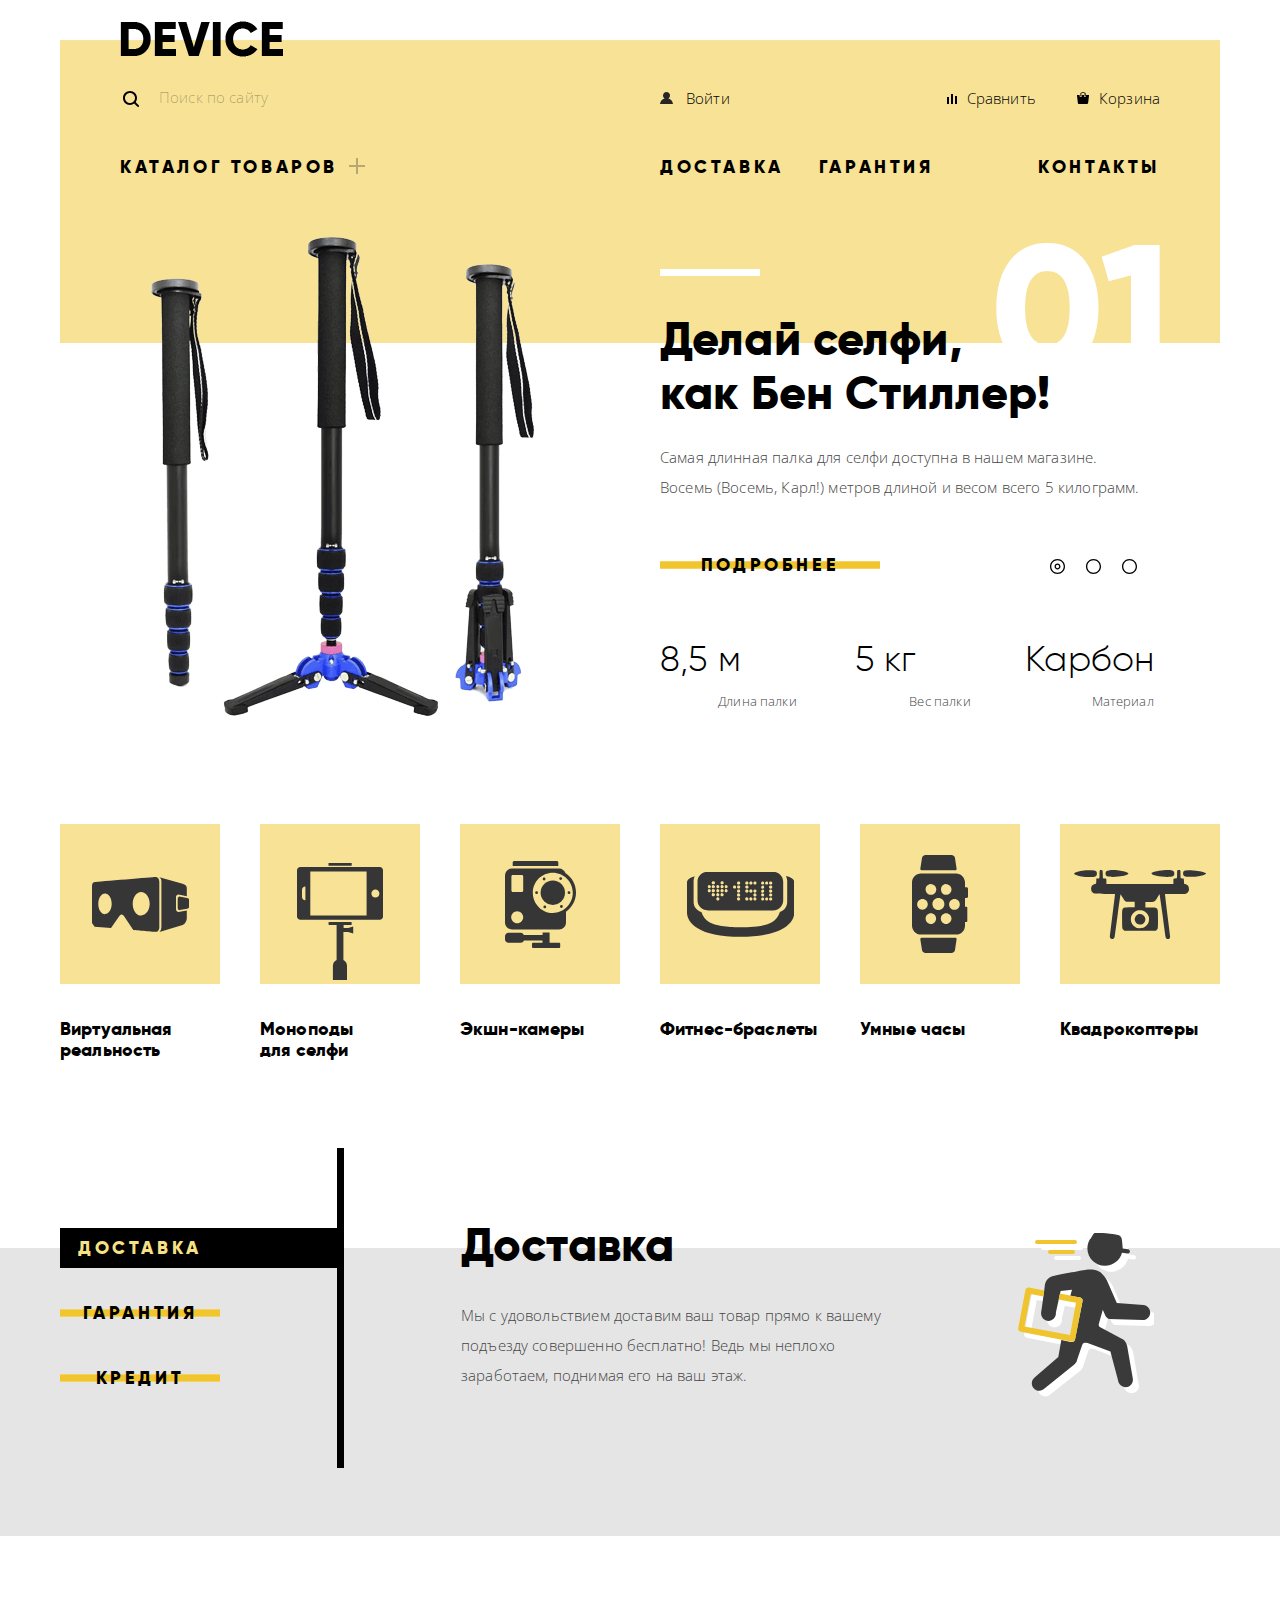
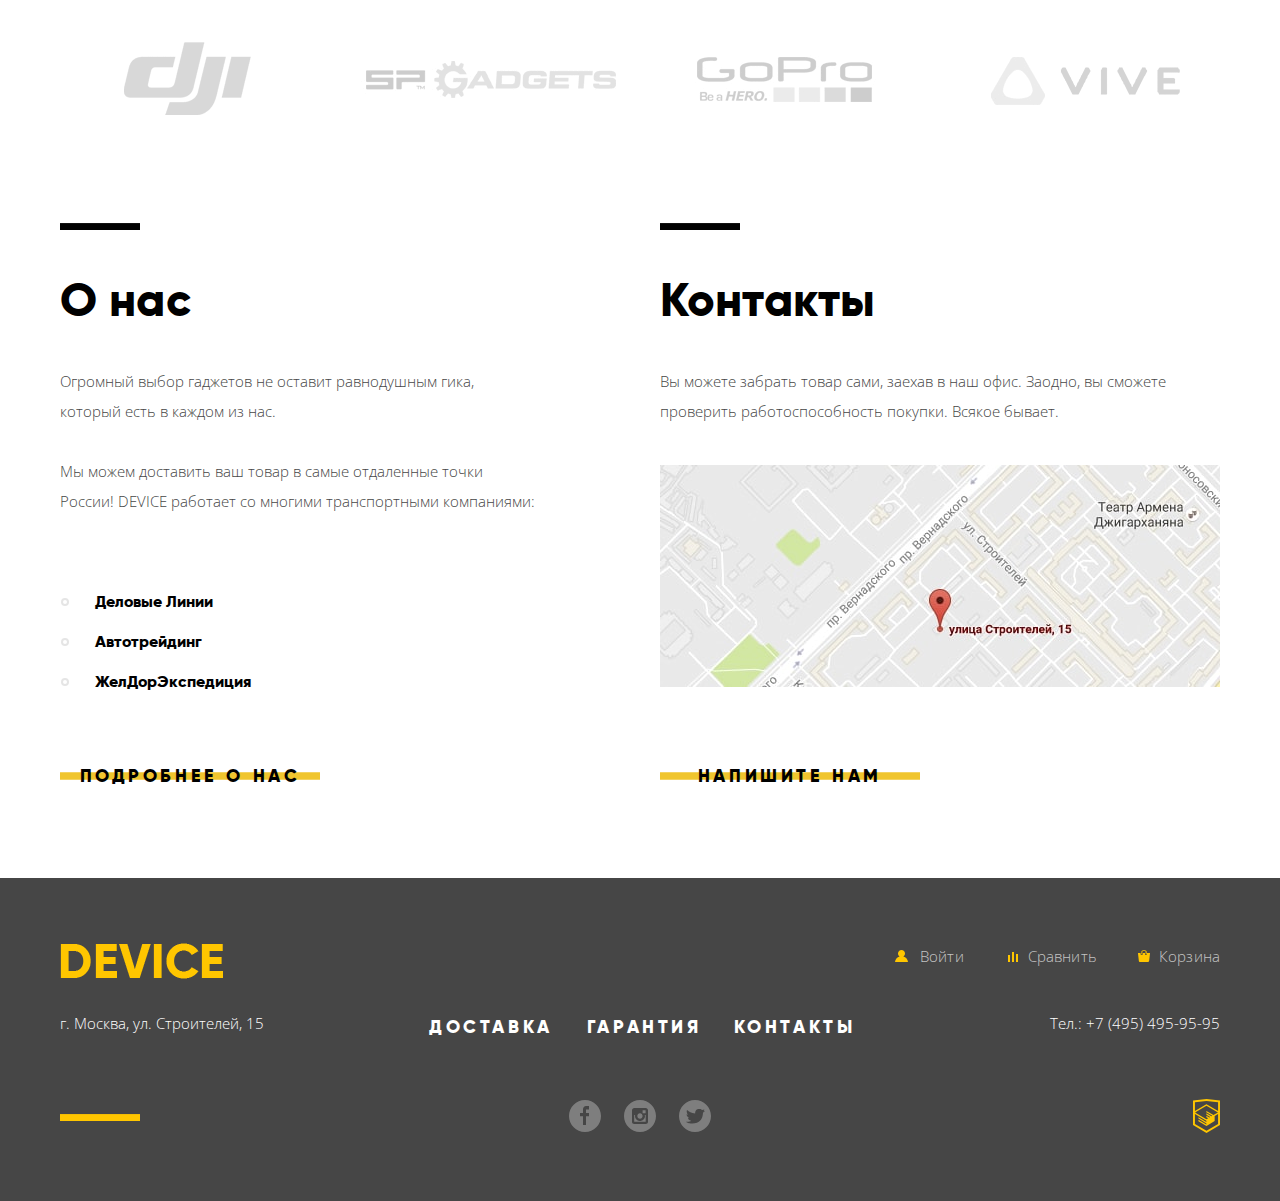
==== commit f51958d4: "Интерактивные элементы" ====
--- a/index.html
+++ b/index.html
@@ -5,7 +5,7 @@
     <title>HTML Academy: Девайс</title>
     <link href="https://fonts.googleapis.com/css?family=Open+Sans:300,400&amp;subset=cyrillic" rel="stylesheet">
     <link href="css/normalize.css" rel="stylesheet">
-    <link href="css/style.css" rel="stylesheet">
+    <link href="css/style-minified.css" rel="stylesheet">
   </head>
   <body>
     <header class="main-header">
@@ -64,7 +64,7 @@
         <div class="container">
           <h2 class="visually-hidden">Лучшие предложения</h2>
           <div class="promo-slider-controls">
-            <button class="promo-button current-promo" type="button"><span class="visually-hidden">Предложение 1</span></button>
+            <button class="promo-button" type="button"><span class="visually-hidden">Предложение 1</span></button>
             <button class="promo-button" type="button"><span class="visually-hidden">Предложение 2</span></button>
             <button class="promo-button" type="button"><span class="visually-hidden">Предложение 3</span></button>
           </div>
@@ -76,7 +76,7 @@
               </div>
               <div class="promo-slide-description">
                 <p class="promo-slogan">Делай селфи,<br> как Бен Стиллер!</p>
-                <p class="promo-text">Самая длинная палка для селфи доступна в нашем магазине. Восемь&nbsp;(Восемь, Карл!) метров длиной и весом всего 5 килограмм.</p>
+                <p class="promo-text">Самая длинная палка для селфи доступна в нашем магазине.<br> Восемь (Восемь, Карл!) метров длиной и весом всего 5 килограмм.</p>
                 <table>                  
                   <tr>
                     <td>8,5 м</td>
@@ -143,7 +143,7 @@
           <h2 class="visually-hidden">Категории товаров</h2>
           <ul class="categories-list">
             <li class="categories-list-item"><a id="catalog-category" href="#">Виртуальная реальность</a></li>
-            <li class="categories-list-item"><a href="catalog.html">Моноподы для&nbsp;селфи</a></li>
+            <li class="categories-list-item"><a href="catalog.html">Моноподы<br> для селфи</a></li>
             <li class="categories-list-item"><a href="#">Экшн-камеры</a></li>
             <li class="categories-list-item"><a href="#">Фитнес-браслеты</a></li>
             <li class="categories-list-item"><a href="#">Умные часы</a></li>
@@ -156,9 +156,9 @@
         <div class="container">
           <h2 class="visually-hidden">Услуги</h2>
           <div class="services-slider-controls">
-            <button class="button current-service" type="button">Доставка</button>
-            <button class="button" type="button">Гарантия</button>
-            <button class="button" type="button">Кредит</button>
+            <button class="button services-button current-service" type="button">Доставка</button>
+            <button class="button services-button" type="button">Гарантия</button>
+            <button class="button services-button" type="button">Кредит</button>
           </div>
           <ul class="services-slides">
             <li class="services-slides-item delivery-service-slide">
@@ -167,11 +167,11 @@
             </li>
             <li class="services-slides-item warranty-service-slide">
               <h3>Гарантия</h3>
-              <p>Если из-за возгорания купленного у нас товара у вас сгорит дом — не переживайте, мы выдадим вам новый. Товар,&nbsp;не&nbsp;дом, конечно же.</p>
+              <p>Если из-за возгорания купленного у нас товара у вас сгорит дом — не переживайте, мы выдадим вам новый.<br> Товар, не дом, конечно же.</p>
               </li>
             <li class="services-slides-item credit-service-slide">
               <h3>Кредит</h3>
-              <p>Залезть в долговую яму стало проще! Кредитные консультанты подберут для вас наиболее выгодные условия&nbsp;кредита. Выгодные для нашего банка, разумеется.</p>
+              <p>Залезть в долговую яму стало проще! Кредитные консультанты подберут для вас наиболее выгодные<br> условия кредита. Выгодные для нашего банка, разумеется.</p>
             </li>
           </ul>
         </div>
@@ -181,17 +181,17 @@
         <div class="container">
           <h2 class="visually-hidden">Бренды</h2>
           <ul class="list-of-companies">
-            <li class="company">
-              <a href="https://www.dji.com"><span class="visually-hidden">DJI</span></a>
-            </li>
-            <li class="company">
-              <a href="http://www.sp-gadgets.com"><span class="visually-hidden">SP Gadgets</span></a>
-            </li>
-            <li class="company">
-              <a href="https://gopro.com"><span class="visually-hidden">GoPro</span></a>
-            </li>
-            <li class="company">
-              <a href="https://www.vive.com/ru"><span class="visually-hidden">HTC VIVE</span></a>
+            <li>
+              <a class="company-link" href="https://www.dji.com"><img src="img/logo-dji.png" width="260" height="100" alt="DJI"></a>
+            </li>
+            <li>
+              <a class="company-link" href="http://www.sp-gadgets.com"><img src="img/logo-spgadgets.png" width="260" height="100" alt="SP Gadgets"></a>
+            </li>
+            <li>
+              <a class="company-link" href="https://gopro.com"><img src="img/logo-gopro.png" width="260" height="100" alt="GoPro"></a>
+            </li>
+            <li>
+              <a class="company-link" href="https://www.vive.com/ru"><img src="img/logo-vive.png" width="260" height="100" alt="HTC VIVE"></a>
             </li>
           </ul>
         </div>
@@ -200,8 +200,8 @@
       <div class="container about-us-container">
         <section class="about-us">         
           <h2>О нас</h2>
-          <p>Огромный выбор гаджетов не оставит равнодушным гика, который&nbsp;есть в каждом из нас.</p>
-          <p>Мы можем доставить ваш товар в самые отдаленные точки России!&nbsp;DEVICE работает со многими транспортными компаниями:</p>
+          <p>Огромный выбор гаджетов не оставит равнодушным гика,<br> который есть в каждом из нас.</p>
+          <p>Мы можем доставить ваш товар в самые отдаленные точки<br> России! DEVICE работает со многими транспортными компаниями:</p>
           <ul class="transport-companies">
             <li>Деловые Линии</li>  
             <li>Автотрейдинг</li>
@@ -214,9 +214,9 @@
           <h2>Контакты</h2>
           <p>Вы можете забрать товар сами, заехав в наш офис. Заодно, вы сможете проверить работоспособность покупки. Всякое бывает.</p>
           <div class="map">
-            <a href="#"><img src="img/map.jpg" width="560" height="222" alt="Наш офис по адресу улица Строителей 15, Москва"></a>
-          </div>
-          <a class="button" href="#">Напишите нам</a>          
+            <a class="map-link" href="#"><img src="img/map.jpg" width="560" height="222" alt="Наш офис по адресу улица Строителей 15, Москва"></a>
+          </div>
+          <a class="button feedback-button" href="writeus.html">Напишите нам</a>          
         </section>
       </div>
     </main>
@@ -263,34 +263,39 @@
       </div>
     </footer>
 
-    <section class="modal modal-map">
+    <section class="modal-map">
       <h2 class="visually-hidden">Как до нас добраться</h2>
+      <iframe class="google-map" src="https://www.google.com/maps/embed?pb=!1m18!1m12!1m3!1d2249.1123749473154!2d37.527429315400866!3d55.6870340045307!2m3!1f0!2f0!3f0!3m2!1i1024!2i768!4f13.1!3m3!1m2!1s0x46b54cf65f5c8955%3A0x694710ccd55501e!2z0YPQuy4g0KHRgtGA0L7QuNGC0LXQu9C10LksIDE1LCDQnNC-0YHQutCy0LAsIDExOTMxMQ!5e0!3m2!1sru!2sru!4v1512225351293" width="960" height="559" allowfullscreen></iframe>
       <div class="big-map">
         <img src="img/map-big.jpg" width="960" height="559" alt="Наш офис по адресу улица Строителей 15, Москва">
       </div>
       <button class="modal-close" type="button"><span class="visually-hidden">Закрыть карту</span></button>
     </section>
-
-    <div class="modal-feedback-wrapper">
-      <section class="modal modal-feedback">     
-        <h2 class="visually-hidden">Напишите нам</h2>
-        <form class="feedback" action="https://echo.htmlacademy.ru" method="post">
-          <p class="feedback-item">
-            <label for="feedback-name">Ваше имя:</label>
-            <input id="feedback-name" name="name" type="text" placeholder="Представьтесь, пожалуйста">
-          </p>
-          <p class="feedback-item">
-            <label for="feedback-email">Ваш e-mail:</label>
-            <input id="feedback-email" name="email" type="email" placeholder="Для отправки ответа">
-          </p>
-          <p class="feedback-item">
-            <label for="feedback-message">Текст письма:</label>
-            <textarea id="feedback-message" name="message" placeholder="В свободной форме"></textarea>
-          </p>
-          <button class="button" type="submit">Отправить</button>
-        </form>
-        <button class="modal-close" type="button"><span class="visually-hidden">Закрыть</span></button>    
-      </section>
-    </div>
+    
+      <section class="modal-feedback">
+        <div class="modal-feedback-container">     
+          <h2 class="visually-hidden">Напишите нам</h2>
+          <form class="feedback" action="https://echo.htmlacademy.ru" method="post">
+            <p class="feedback-item">
+              <label for="feedback-name">Ваше имя:</label>
+              <input id="feedback-name" name="name" type="text" placeholder="Представьтесь, пожалуйста">
+            </p>
+            <p class="feedback-item">
+              <label for="feedback-email">Ваш e-mail:</label>
+              <input id="feedback-email" name="email" type="email" placeholder="Для отправки ответа">
+            </p>
+            <p class="feedback-item">
+              <label for="feedback-message">Текст письма:</label>
+              <textarea id="feedback-message" name="message" placeholder="В свободной форме"></textarea>
+            </p>
+            <button class="button" type="submit">Отправить</button>
+          </form>
+          <button class="modal-close" type="button"><span class="visually-hidden">Закрыть</span></button>   
+        </div>      
+    </section>
+    
+    <script src="js/promo-minified.js"></script>
+    <script src="js/services-minified.js"></script>
+    <script src="js/modal-minified.js"></script>
   </body>
 </html>
--- a/css/style-minified.css
+++ b/css/style-minified.css
@@ -0,0 +1 @@
+.catalog-button::after,.main-header .cart-link::before,.main-header .comparison-link::before,.search::before{content:""}.add-to-comparison,.button,.search-button{cursor:pointer;text-align:center}@font-face{font-family:Gilroy;font-weight:800;font-style:normal;src:url(../fonts/gilroyextrabold-webfont.woff2) format("woff2"),url(../fonts/gilroyextrabold-webfont.woff) format("woff")}@font-face{font-family:Gilroy;font-weight:300;font-style:normal;src:url(../fonts/gilroylight-webfont.woff2) format("woff2"),url(../fonts/gilroylight-webfont.woff) format("woff")}@-webkit-keyframes shake{0%,100%{-webkit-transform:translateX(0);transform:translateX(0)}10%,30%,50%,70%,90%{-webkit-transform:translateX(-10px);transform:translateX(-10px)}20%,40%,60%,80%{-webkit-transform:translateX(10px);transform:translateX(10px)}}@keyframes shake{0%,100%{-webkit-transform:translateX(0);transform:translateX(0)}10%,30%,50%,70%,90%{-webkit-transform:translateX(-10px);transform:translateX(-10px)}20%,40%,60%,80%{-webkit-transform:translateX(10px);transform:translateX(10px)}}@-webkit-keyframes popup{from{-webkit-transform:translateY(2000px);transform:translateY(2000px)}to{-webkit-transform:translateY(0);transform:translateY(0)}}@keyframes popup{from{-webkit-transform:translateY(2000px);transform:translateY(2000px)}to{-webkit-transform:translateY(0);transform:translateY(0)}}html{-webkit-box-sizing:border-box;box-sizing:border-box}*,::after,::before{-webkit-box-sizing:inherit;box-sizing:inherit}body{min-width:1200px;margin:0;padding:0;font-family:"Open Sans",Arial,sans-serif;font-size:15px;font-weight:300;letter-spacing:.01em;color:#464646}a{text-decoration:none}img{max-width:100%;height:auto}.button{display:inline-block;width:260px;height:40px;padding:0;font-family:Gilroy,Arial,sans-serif;font-size:18px;font-weight:800;line-height:40px;letter-spacing:.2em;vertical-align:middle;text-transform:uppercase;color:#000;border:none;border-radius:0;outline:0;background:-webkit-linear-gradient(transparent 16px,#f4d361 16px,#f4d361 17px,#f0c52e 17px,#f0c52e 23px,#f4d361 23px,#f4d361 24px,transparent 24px);background:-o-linear-gradient(transparent 16px,#f4d361 16px,#f4d361 17px,#f0c52e 17px,#f0c52e 23px,#f4d361 23px,#f4d361 24px,transparent 24px);background:linear-gradient(transparent 16px,#f4d361 16px,#f4d361 17px,#f0c52e 17px,#f0c52e 23px,#f4d361 23px,#f4d361 24px,transparent 24px)}.button:focus,.button:hover{background:#f0c52e}.button:active{color:rgba(0,0,0,.3)}.main-header .container{display:-webkit-box;display:-ms-flexbox;display:flex;-webkit-box-orient:vertical;-webkit-box-direction:normal;-ms-flex-direction:column;flex-direction:column;width:1160px;margin-right:auto;margin-left:auto;background:-webkit-linear-gradient(#fff 40px,#f8e49f 40px,#f8e49f 41px,#f7e296 41px);background:-o-linear-gradient(#fff 40px,#f8e49f 40px,#f8e49f 41px,#f7e296 41px);background:linear-gradient(#fff 40px,#f8e49f 40px,#f8e49f 41px,#f7e296 41px);padding:21px 60px 55px}.header-top-block{margin-bottom:13px}.header-middle-block{display:-webkit-box;display:-ms-flexbox;display:flex;min-height:49px;margin-bottom:35px;-webkit-box-pack:justify;-ms-flex-pack:justify;justify-content:space-between;-webkit-box-align:center;-ms-flex-align:center;align-items:center}.header-bottom-block>ul{display:-webkit-box;display:-ms-flexbox;display:flex}.header-user-navigation ul,.search{display:-webkit-box;display:-ms-flexbox}.logo-footer a:hover,.logo-header a:hover{opacity:.6}.logo-footer a:active,.logo-header a:active{opacity:.3}.search{position:relative;display:flex;width:440px}input[type=search]{width:100%;min-height:49px;margin:0;padding:0 0 0 39px;font:inherit;line-height:36px;letter-spacing:.01em;border:none;border-bottom:2px solid transparent;outline:0;background-color:transparent}input[type=search]:focus{width:100%;border-bottom-color:#000}input[type=search]::-webkit-input-placeholder{color:rgba(0,0,0,.3)}input[type=search]::-moz-placeholder{color:rgba(0,0,0,.3)}input[type=search]:-moz-placeholder{color:rgba(0,0,0,.3)}input[type=search]:-ms-input-placeholder{color:rgba(0,0,0,.3)}input[type=search]:focus::-webkit-input-placeholder,input[type=search]:hover::-webkit-input-placeholder{color:rgba(0,0,0,.6)}input[type=search]:focus::-webkit-input-placeholder,input[type=search]:hover::-moz-placeholder:hover{color:rgba(0,0,0,.6)}input[type=search]:focus::-webkit-input-placeholder,input[type=search]:hover:-moz-placeholder:hover{color:rgba(0,0,0,.6)}input[type=search]:focus::-webkit-input-placeholder,input[type=search]:hover:-ms-input-placeholder{color:rgba(0,0,0,.6)}.search::before{position:absolute;top:18px;left:3px;width:17px;height:17px;background:url(../img/nav-search.svg) no-repeat}.search-button{display:none;height:49px;font:inherit;line-height:36px;letter-spacing:.01em;border:2px solid #000;border-radius:0;outline:0;background-color:transparent;-webkit-box-flex:1;-ms-flex:1 0 85px;flex:1 0 85px}.search-button:focus,.search-button:hover,input[type=search]:focus+.search-button{display:inline-block;vertical-align:middle}.promo-slides-item::after,.site-navigation-item>a{font-family:Gilroy,Arial,sans-serif}.search-button:focus,.search-button:hover{color:#fff;background-color:#000}.search-button:active{color:rgba(255,255,255,.3)}.site-navigation ul,.user-navigation ul{margin:0;padding:0;list-style:none}.site-navigation a,.user-navigation a{color:#000}.site-navigation a:focus,.site-navigation a:hover,.user-navigation a:focus,.user-navigation a:hover{color:rgba(0,0,0,.6)}.main-header .sign-out-link,.site-navigation a:active,.user-navigation a:active{color:rgba(0,0,0,.3)}.dropdown-catalog-column a,.user-navigation a{line-height:36px}.header-user-navigation ul{display:flex;width:500px}.main-header .sign-out{margin-left:20px}.main-header .comparison{margin-left:auto}.main-header .cart{margin-left:41px}.user-navigation-item a{position:relative}.main-header .profile-link,.main-header .sign-in-link{padding-left:26px}.main-header .comparison-link{padding-left:20px}.main-header .cart-link{padding-left:22px}.main-header .profile-link::before,.main-header .sign-in-link::before{position:absolute;top:4px;left:0;width:13px;height:12px;content:"";background:url(../img/nav-user.svg) no-repeat}.main-header .comparison-link::before{position:absolute;top:6px;left:0;width:10px;height:10px;background:url(../img/nav-compare.svg) no-repeat}.main-header .cart-link::before{position:absolute;top:4px;left:0;width:12px;height:12px;background:url(../img/nav-cart.svg) no-repeat}.main-header .cart-link:hover::before,.main-header .comparison-link:hover::before,.main-header .sign-in-link:hover::before{opacity:.6}.categories-list a:active::after,.main-header .cart-link:active::before,.main-header .comparison-link:active::before,.main-header .sign-in-link:active::before{opacity:.3}.header-site-navigation>ul{display:-webkit-box;display:-ms-flexbox;display:flex}.site-navigation-item>a{font-size:18px;font-weight:800;letter-spacing:.2em;text-transform:uppercase}.header-site-navigation .site-navigation-item:nth-child(1){position:relative;width:540px}.header-site-navigation .site-navigation-item:nth-child(3){margin-left:35px}.header-site-navigation .site-navigation-item:nth-child(4){margin-left:auto}.site-navigation .dropdown-catalog{position:absolute;z-index:2;top:17px;left:-60px;display:none;width:1160px;background:-webkit-linear-gradient(transparent 10px,#f7e296 10px);background:-o-linear-gradient(transparent 10px,#f7e296 10px);background:linear-gradient(transparent 10px,#f7e296 10px);padding:23px 60px 34px}.site-navigation .dropdown-catalog-column{width:200px;padding-right:40px}.site-navigation .dropdown-catalog-column:first-child{width:240px}.catalog-button:focus~.dropdown-catalog,.catalog-button:hover~.dropdown-catalog,.dropdown-catalog:focus,.dropdown-catalog:hover{display:-webkit-box;display:-ms-flexbox;display:flex;-ms-flex-wrap:wrap;flex-wrap:wrap}.about-us,.contacts,.promo-slide-description{-ms-flex-direction:column;-webkit-box-orient:vertical;-webkit-box-direction:normal}.catalog-button{position:relative}.catalog-button::after{position:absolute;top:1px;right:-27px;width:16px;height:16px;opacity:.3;background:url(../img/plus.svg) no-repeat}.main-content .container{width:1160px;margin-right:auto;margin-left:auto}.promo-slider .container{position:relative;margin-bottom:102px;background:-webkit-linear-gradient(#f7e296 110px,#fff 110px);background:-o-linear-gradient(#f7e296 110px,#fff 110px);background:linear-gradient(#f7e296 110px,#fff 110px)}.promo-slider-controls{position:absolute;z-index:1;top:326px;right:83px;display:-webkit-box;display:-ms-flexbox;display:flex}.promo-button{width:15px;height:15px;margin-left:21px;padding:0;cursor:pointer;border:none;background-color:transparent;background-image:url(../img/promo-radio-off.svg);background-repeat:no-repeat;background-size:cover}.current-promo{background-image:url(../img/promo-radio-on.svg)}.promo-slides{margin:0;padding:0;list-style:none}.promo-slides-item{display:none}.promo-show,.promo-slide-description{display:-webkit-box;display:-ms-flexbox}.promo-slides-item::after{position:absolute;top:-12px;right:48px;font-size:179.2px;font-weight:800;line-height:179.2px;content:"01";color:#fff}.categories-list a,.promo-slide-description .promo-slogan,.promo-slide-description td{font-family:Gilroy,Arial,sans-serif;color:#000}.promo-slides-item:nth-child(2)::after{content:"02"}.promo-slides-item:nth-child(3)::after{content:"03"}.promo-slide-image{position:relative;width:560px}.promo-slides-item img{position:absolute}.promo-slides-item:nth-child(1) img{left:90px}.promo-slides-item:nth-child(2) img{top:11px;left:116px}.promo-slides-item:nth-child(3) img{top:64px;left:31px}.promo-slide-description{position:relative;display:flex;flex-direction:column;width:560px;margin-top:80px}.promo-slide-description .promo-slogan{position:relative;z-index:1;margin:0 0 21px;font-size:47px;font-weight:800}.promo-slide-description .promo-text{margin:0 0 43px;line-height:30px}.promo-slide-description table{border-spacing:0 11px;-webkit-box-ordinal-group:2;-ms-flex-order:1;order:1}.promo-slide-description th{width:160px;padding:0;font-size:13px;font-weight:300;line-height:20px}.promo-slide-description th:nth-child(2){width:140px}.promo-slide-description td{padding:0;font-size:36px;font-weight:300}.promo-slide-description .button{width:220px;margin-bottom:43px}.promo-slide-description::before{position:absolute;top:-44px;left:0;display:block;width:100px;height:7px;content:"";background-color:#fff}.categories-list a::after,.categories-list a::before{width:160px;height:160px;content:""}.promo-show{position:relative;display:flex;-webkit-box-pack:justify;-ms-flex-pack:justify;justify-content:space-between}.categories .container{margin-bottom:87px;padding-right:0;padding-left:0}.categories-list{display:-webkit-box;display:-ms-flexbox;display:flex;margin:0;padding:0;list-style:none;-ms-flex-wrap:wrap;flex-wrap:wrap;-webkit-box-pack:justify;-ms-flex-pack:justify;justify-content:space-between}.categories-list a{position:relative;display:block;width:160px;font-size:18px;font-weight:800;outline:0}.categories-list a::before{display:block;margin-bottom:35px;background-color:rgba(240,197,46,.5)}.categories-list a::after{position:absolute;top:0;left:0;display:block}.categories-list-item:nth-child(1) a::after{background:url(../img/category-1.svg) 50% no-repeat}.categories-list-item:nth-child(2) a::after{background:url(../img/category-2.svg) 50% 90% no-repeat}.categories-list-item:nth-child(3) a::after{background:url(../img/category-3.svg) 50% no-repeat}.categories-list-item:nth-child(4) a::after{background:url(../img/category-4.svg) 50% no-repeat}.categories-list-item:nth-child(5) a::after{background:url(../img/category-5.svg) 50% no-repeat}.categories-list-item:nth-child(6) a::after{background:url(../img/category-6.svg) 50% no-repeat}.categories-list a:focus::before,.categories-list a:hover::before{background-color:rgba(240,197,46,1)}.categories-list a:active{color:rgba(0,0,0,.3)}.services-slider{background:-webkit-linear-gradient(#fff 100px,#e5e5e5 100px);background:-o-linear-gradient(#fff 100px,#e5e5e5 100px);background:linear-gradient(#fff 100px,#e5e5e5 100px)}.services-slider .container{display:-webkit-box;display:-ms-flexbox;display:flex;margin-bottom:94px}.services-slider-controls{width:284px;margin-bottom:68px;padding-top:80px;border-right:7px solid #000}.services-slider-controls button{margin-bottom:25px;width:160px}.services-slider-controls button:last-child{margin-bottom:70px}.current-service,.services-slider-controls button:active{color:#f7e184;background:#000;-webkit-box-shadow:118px 0 0 0 #000;box-shadow:118px 0 0 0 #000}.about-us h2,.contacts h2,.services-slides-item h3,.transport-companies{color:#000;font-family:Gilroy,Arial,sans-serif;font-weight:800}.current-service:focus,.current-service:hover{background:#000}.services-slides{margin:0 0 0 117px;padding:71px 0 0;list-style:none}.services-slides-item{position:relative;display:none}.services-slides-item h3{margin:0 0 27px;padding:0;font-size:47px}.services-slides-item p{width:440px;margin:0;line-height:30px}.delivery-service-slide::after{position:absolute;top:14px;right:-253px;width:136px;height:164px;content:"";background:url(../img/services-delivery.svg) no-repeat}.warranty-service-slide::after{position:absolute;top:-10px;right:-273px;width:171px;height:194px;content:"";background:url(../img/services-warranty.svg) no-repeat}.credit-service-slide::after{position:absolute;top:-9px;right:-249px;width:156px;height:186px;content:"";background:url(../img/services-credit.svg) no-repeat}.service-show{display:block}.about-us-container,.list-of-companies{display:-webkit-box;display:-ms-flexbox}.companies .container{margin-bottom:93px;padding-right:0;padding-left:0}.list-of-companies{display:flex;margin:0;padding:0;list-style:none;-ms-flex-wrap:wrap;flex-wrap:wrap;-webkit-box-pack:justify;-ms-flex-pack:justify;justify-content:space-between}.company-link{display:block;width:260px;height:100px;overflow:hidden}.company-link:focus img,.company-link:hover img{transform:translateY(-100px)}.about-us-container{display:flex;margin-bottom:82px;-webkit-box-pack:justify;-ms-flex-pack:justify;justify-content:space-between}.about-us,.contacts{display:-webkit-box;display:-ms-flexbox;display:flex;flex-direction:column;min-height:573px;width:560px}.about-us .button,.contacts .button{width:260px;margin-top:auto}.about-us h2,.contacts h2{margin:44px 0 38px;padding:0;font-size:47px}.about-us p,.contacts p{margin:0;padding-right:50px;line-height:30px;letter-spacing:0}.about-us p:nth-of-type(1){margin-bottom:30px}.about-us p:nth-of-type(2){margin-bottom:66px}.contacts .map{margin-top:39px}.transport-companies{margin:0;padding:0 0 0 35px;font-size:16px;line-height:40px;letter-spacing:0;list-style:none}.transport-companies li{position:relative}.transport-companies li::before{position:absolute;top:16px;left:-34px;width:8px;height:8px;content:"";border:2px solid #e5e5e5;border-radius:50%}.main-footer .cart-link::before,.main-footer .comparison-link::before,.main-footer .sign-in-link::before{position:absolute;left:0;content:""}.about-us::before,.contacts::before{display:block;width:80px;height:7px;content:"";background:-webkit-linear-gradient(#121212 1px,#000 1px,#000 79px,#121212 79px);background:-o-linear-gradient(#121212 1px,#000 1px,#000 79px,#121212 79px);background:linear-gradient(#121212 1px,#000 1px,#000 79px,#121212 79px)}.main-footer{min-height:323px;padding-bottom:50px;background-color:#464646}.main-footer .container{display:-webkit-box;display:-ms-flexbox;display:flex;-webkit-box-orient:vertical;-webkit-box-direction:normal;-ms-flex-direction:column;flex-direction:column;width:1160px;margin-right:auto;margin-left:auto}.footer-top-block{display:-webkit-box;display:-ms-flexbox;display:flex;margin-bottom:26px;padding-top:60px;-webkit-box-pack:justify;-ms-flex-pack:justify;justify-content:space-between}.footer-middle-block{display:-webkit-box;display:-ms-flexbox;display:flex;margin-bottom:61px;-webkit-box-align:center;-ms-flex-align:center;align-items:center}.footer-bottom-block{display:-webkit-box;display:-ms-flexbox;display:flex;-webkit-box-align:center;-ms-flex-align:center;align-items:center}.main-footer .logo-footer{padding-top:5px}.footer-user-navigation ul{display:-webkit-box;display:-ms-flexbox;display:flex}.main-footer .sign-in{margin-left:auto}.main-footer .comparison{margin-left:44px}.main-footer .cart{margin-left:41px}.main-footer .sign-in-link{padding-left:25px}.main-footer .comparison-link{padding-left:20px}.main-footer .cart-link{padding-left:21px}.main-footer .sign-in-link::before{top:4px;width:13px;height:12px;background:url(../img/nav-user-footer.svg) no-repeat}.main-footer .comparison-link::before{top:6px;width:10px;height:10px;background:url(../img/nav-compare-footer.svg) no-repeat}.main-footer .cart-link::before{top:4px;width:12px;height:12px;background:url(../img/nav-cart-footer.svg) no-repeat}.main-footer .cart-link:hover::before,.main-footer .comparison-link:hover::before,.main-footer .sign-in-link:hover::before{opacity:.6}.main-footer .cart-link:active::before,.main-footer .comparison-link:active::before,.main-footer .sign-in-link:active::before,.social-button img{opacity:.3}.footer-site-navigation ul{display:-webkit-box;display:-ms-flexbox;display:flex;margin-left:165px;padding-top:9px}.footer-site-navigation .site-navigation-item{margin-right:34px}.footer-site-navigation .site-navigation-item:nth-child(2){margin-right:32px}.footer-site-navigation .site-navigation-item:last-child{margin-right:0}.footer-copyright,.footer-user-navigation a,.social-button{color:rgba(255,255,255,.7)}.footer-site-navigation a,.footer-user-navigation a:focus,.footer-user-navigation a:hover{color:#fff}.footer-site-navigation a:focus,.footer-site-navigation a:hover{color:rgba(255,255,255,.6)}.footer-site-navigation a:active,.footer-user-navigation a:active{color:rgba(255,255,255,.3)}.address,.phone{margin:0;line-height:30px;letter-spacing:0;color:#fff}.phone{margin-left:auto}.footer-social{display:-webkit-box;display:-ms-flexbox;display:flex;margin:0 0 0 429px;padding:0;list-style:none}.social-button{margin-right:23px}.social-button:focus img,.social-button:hover img{opacity:.6}.social-button:active img{opacity:.1}.footer-copyright{margin-left:auto}.footer-copyright:focus img,.footer-copyright:hover img{opacity:.6}.footer-copyright:active img{opacity:.3}.footer-bottom-block::before{display:block;width:80px;height:7px;content:"";background:-webkit-linear-gradient(#f2bd05 1px,#ffc600 1px,#ffc600 79px,#f2bd05 79px);background:-o-linear-gradient(#f2bd05 1px,#ffc600 1px,#ffc600 79px,#f2bd05 79px);background:linear-gradient(#f2bd05 1px,#ffc600 1px,#ffc600 79px,#f2bd05 79px)}.modal-map{position:fixed;z-index:2;top:calc(50% - 280px);left:calc(50% - 480px);display:none;width:960px;height:559px;background-color:#e5e3df;-webkit-box-shadow:0 10px 20px 0 rgba(0,0,0,.2);box-shadow:0 10px 20px 0 rgba(0,0,0,.2)}.google-map{position:absolute;top:0;left:0;border:none}.modal-feedback{position:fixed;z-index:2;top:calc(50% - 275px);left:calc(50% - 480px);display:none}.modal-feedback-container{position:relative;display:-webkit-box;display:-ms-flexbox;display:flex;width:960px;min-height:553px;margin-right:auto;margin-left:auto;background-color:#fff;-webkit-box-shadow:0 10px 20px 0 rgba(0,0,0,.2);box-shadow:0 10px 20px 0 rgba(0,0,0,.2);padding:96px 100px 78px}.modal-feedback-container::before{position:absolute;z-index:-1;top:43px;left:0;width:960px;height:430px;content:"";-webkit-box-shadow:0 10px 40px 0 rgba(0,0,0,.75);box-shadow:0 10px 40px 0 rgba(0,0,0,.75)}.modal-feedback-container .feedback{display:-webkit-box;display:-ms-flexbox;display:flex;-webkit-box-pack:justify;-ms-flex-pack:justify;justify-content:space-between;-ms-flex-wrap:wrap;flex-wrap:wrap}.feedback-item{margin:0 0 37px}.feedback-item label{display:block;margin-bottom:10px;font-family:Gilroy,Arial,sans-serif;font-size:18px;font-weight:800;line-height:18px;letter-spacing:0;color:#000}.feedback-item input,.feedback-item textarea{padding:14px 20px;font-family:"Open Sans",Arial,sans-serif;font-size:14px;font-weight:400;line-height:18px;letter-spacing:0;border:none;background-color:#f2f2f2}.catalog-content h1,.catalog-top-container>h2,.sorting h2{font-weight:800;font-family:Gilroy,Arial,sans-serif}.feedback-item input{width:360px;height:50px}.feedback-item input:hover,.feedback-item textarea:hover{background-color:#eaeaea}.feedback-item input:focus,.feedback-item textarea:focus{outline:#f7e296 solid 3px;background-color:#fff}.feedback-item input:invalid,.feedback-item textarea:invalid{outline:0;background-color:#f6dada}.feedback-item textarea{width:760px;height:156px;resize:none}.feedback input::-webkit-input-placeholder,.feedback textarea::-webkit-input-placeholder{color:rgba(0,0,0,.4)}.feedback input::-moz-placeholder,.feedback textarea::-moz-placeholder{color:rgba(0,0,0,.4)}.feedback input:-moz-placeholder,.feedback textarea:-moz-placeholder{color:rgba(0,0,0,.4)}.feedback input:-ms-input-placeholder,.feedback textarea:-ms-input-placeholder{color:rgba(0,0,0,.4)}.feedback input:hover::-webkit-input-placeholder,.feedback textarea:hover::-webkit-input-placeholder{color:rgba(0,0,0,.6)}.feedback input:hover::-moz-placeholder,.feedback textarea:hover::-webkit-input-placeholder{color:rgba(0,0,0,.6)}.feedback input:hover:hover:-moz-placeholder,.feedback textarea::-webkit-input-placeholder{color:rgba(0,0,0,.6)}.feedback input:hover:-ms-input-placeholder,.feedback textarea:hover::-webkit-input-placeholder{color:rgba(0,0,0,.6)}.feedback .button{width:200px}.modal-close{position:absolute;top:22px;right:22px;width:55px;height:55px;cursor:pointer;opacity:.5;border:none;outline:0;background:url(../img/modal-close.svg) no-repeat}.modal-close:focus,.modal-close:hover{opacity:1}.modal-close:active{opacity:.3}.modal-show,.overlay-show{display:block}.modal-show{-webkit-animation-name:popup;animation-name:popup;-webkit-animation-duration:.6s;animation-duration:.6s}.modal-error{-webkit-animation-name:shake;animation-name:shake;-webkit-animation-duration:.6s;animation-duration:.6s}.catalog-content{color:#000}.catalog-content .button{width:200px}.catalog-content h1{margin:0 0 14px;padding:32px 0 0;font-size:47px}.catalog-title-container{width:1160px;min-height:176px;margin:auto;padding-right:60px;padding-left:60px}.breadcrumbs{display:-webkit-box;display:-ms-flexbox;display:flex;margin:0;padding:0;font-size:14px;list-style:none}.breadcrumbs li{position:relative;margin-right:36px}.breadcrumbs a,.breadcrumbs li{line-height:36px;color:rgba(0,0,0,.3)}.breadcrumbs a:focus,.breadcrumbs a:hover{color:rgba(0,0,0,.6)}.breadcrumbs a:active{color:rgba(0,0,0,.1)}.breadcrumbs-item::after{position:absolute;top:16px;right:-19px;display:block;width:5px;height:5px;content:"";-webkit-transform:rotate(45deg);-ms-transform:rotate(45deg);transform:rotate(45deg);border:1px solid #000;border-bottom:none;border-left:none}.catalog-top-wrapper{background:-webkit-gradient(linear,left top,right top,color-stop(50%,#dbdbdb),color-stop(50%,#ebebeb));background:-webkit-linear-gradient(left,#dbdbdb 50%,#ebebeb 50%);background:-o-linear-gradient(left,#dbdbdb 50%,#ebebeb 50%);background:linear-gradient(to right,#dbdbdb 50%,#ebebeb 50%)}.catalog-bottom-wrapper{background:-webkit-gradient(linear,left top,right top,color-stop(50%,#efefef),color-stop(50%,#fff));background:-webkit-linear-gradient(left,#efefef 50%,#fff 50%);background:-o-linear-gradient(left,#efefef 50%,#fff 50%);background:linear-gradient(to right,#efefef 50%,#fff 50%)}.catalog-bottom-container,.catalog-top-container{display:-webkit-box;display:-ms-flexbox;display:flex;width:1160px;margin-right:auto;margin-left:auto;-ms-flex-wrap:wrap;flex-wrap:wrap}.catalog-top-container>h2,.sorting{display:-webkit-box;display:-ms-flexbox;min-height:70px}.catalog{background-color:#fff}.catalog,.sorting{width:832px}.sorting{display:flex;background-color:#ebebeb;-webkit-box-align:center;-ms-flex-align:center;align-items:center}.catalog-top-container>h2{display:flex;background-color:#dbdbdb;-webkit-box-align:center;-ms-flex-align:center;align-items:center}.catalog-list,.sorting-by,.sorting-order{display:-webkit-box;display:-ms-flexbox;list-style:none}.catalog-top-container>h2,.sorting h2{margin:0;padding:0;font-size:16px;letter-spacing:.2em;text-transform:uppercase}.sorting h2{margin-left:73px}.sorting-by,.sorting-order{display:flex;margin:0;padding:0}.sorting-by{margin-right:auto;margin-left:55px}.sorting-by li{margin-right:30px}.sorting-by li:last-child{margin-right:0}.sorting-by a{font-size:14px;font-weight:400;line-height:18px;letter-spacing:0;color:rgba(0,0,0,.3)}.sorting-by a:focus,.sorting-by a:hover{color:rgba(0,0,0,.6)}.current-sort a,.sorting-by a:active{color:rgba(0,0,0,1)}.sorting-order a{display:block;width:11px;height:10px;margin-left:19px;opacity:.2;outline:0;background:url(../img/sorting-arrow.svg) no-repeat}.sorting-order .decreasing-order{-webkit-transform:rotate(180deg);-ms-transform:rotate(180deg);transform:rotate(180deg)}.sorting-order .currrent-sorting-order,.sorting-order .decreasing-order:active,.sorting-order .increasing-order:active{opacity:1}.decreasing-order:focus,.decreasing-order:hover,.increasing-order:focus,.increasing-order:hover{opacity:.4;outline:0}.catalog-top-container>h2,.filter{width:328px;padding-left:60px}.filter{padding-top:69px;padding-right:68px;background-color:#efefef}.filter ul{margin:0;padding:0 0 0 38px;list-style:none}.catalog-item h3,.filter-form fieldset{margin:0;padding:0;border:0}.filter-form fieldset{position:relative}.filter-form fieldset::before{position:absolute;top:0;left:0;display:block;width:100%;height:2px;content:"";background-color:#000}.filter-form legend{margin-bottom:37px;padding-top:14px;font-family:Gilroy,Arial,sans-serif;font-size:18px;font-weight:800}.filter-form .price-filter{margin-bottom:67px}.price-range input,.price-range label{font-family:Gilroy,Arial,sans-serif;font-size:14px;font-weight:300;line-height:22.27px;letter-spacing:0;color:rgba(0,0,0,.2)}.price-range input{border:0;background-color:transparent}.price-range{position:relative;height:2px;background:-webkit-linear-gradient(left,#91c92f 116px,#dbdbdb 116px);background:-o-linear-gradient(left,#91c92f 116px,#dbdbdb 116px);background:linear-gradient(to right,#91c92f 116px,#dbdbdb 116px)}.price-range button{position:absolute;top:-10px;width:20px;height:22px;cursor:pointer;border:none;outline:0;background-color:transparent;background-image:url(../img/range-slider.svg);background-repeat:no-repeat;background-size:cover}.price-range button:active,.price-range button:focus{top:-11px;width:22px;height:24px}.slider-min button{left:-6px}.slider-max button{left:107px}.slider-max label,.slider-min label{position:absolute;top:11px}.slider-min label{left:0}.slider-max label{left:90px}.max-value,.min-value{width:45px}.filter-form .bluetooth-filter,.filter-form .color-filter{margin-bottom:31px}.bluetooth-filter legend,.color-filter legend{margin-bottom:20px}.bluetooth-filter label,.color-filter label{position:relative;font-size:14px;font-weight:300;line-height:40px}.bluetooth-filter label::before,.color-filter label::before{position:absolute;left:-40px;content:""}.color-filter label::before{top:-2px;width:27px;height:23px;background:url(../img/checkbox-off.svg) no-repeat}.color-option:checked+label::before,.color-option:enabled:active+label::before{background:url(../img/checkbox-on.svg) no-repeat}.bluetooth-filter label::before{top:-3px;width:25px;height:25px;background:url(../img/radio-off.svg) no-repeat}.bluetooth-option:checked+label::before,.bluetooth-option:enabled:active+label::before{background:url(../img/radio-on.svg) no-repeat}.filter-option:focus+label::before,.filter-option:hover+label::before{opacity:.6}.filter-option:disabled+label::before{opacity:.25}.filter-option:disabled+label{color:#a6a6a6}.catalog-list{display:flex;margin:0;padding:21px 0 0 72px;-webkit-box-pack:justify;-ms-flex-pack:justify;justify-content:space-between;-ms-flex-wrap:wrap;flex-wrap:wrap}.catalog-item,.catalog-item-label{display:-webkit-box;display:-ms-flexbox}.catalog-item{position:relative;display:flex;-webkit-box-orient:vertical;-webkit-box-direction:normal;-ms-flex-direction:column;flex-direction:column;margin-top:48px}.catalog-item-label{display:flex;min-height:45px;margin-top:30px;-webkit-box-pack:justify;-ms-flex-pack:justify;justify-content:space-between;-webkit-box-align:start;-ms-flex-align:start;align-items:flex-start;-webkit-box-ordinal-group:2;-ms-flex-order:1;order:1}.catalog-item h3{width:260px;margin:0}.catalog-item h3 a{font-family:Gilroy,Arial,sans-serif;font-size:18px;font-weight:800;color:#000}.catalog-item-price{margin:0;font-size:16px}.catalog-item-image{background-color:#efefef}.catalog-item-actions{position:absolute;z-index:1;top:0;left:0;display:-webkit-box;display:-ms-flexbox;display:flex;-webkit-box-orient:vertical;-webkit-box-direction:normal;-ms-flex-direction:column;flex-direction:column;width:360px;height:380px;cursor:pointer;background-color:transparent;-webkit-box-align:center;-ms-flex-align:center;align-items:center}.catalog-item-actions:hover{background-color:rgba(238,238,238,.7)}.add-to-comparison{display:none;margin-top:5px;margin-bottom:auto;padding:0;font-family:"Open Sans",Arial,sans-serif;font-size:13px;font-weight:300;line-height:36px;color:rgba(0,0,0,.5);border:0;background-color:transparent}.novelty-mark,.pagination-item a{font-family:Gilroy,Arial,sans-serif;font-weight:800;text-transform:uppercase}.next-page a:focus,.next-page a:hover,.pagination,.previous-page a:focus,.previous-page a:hover{background-color:rgba(0,0,0,.08)}.add-to-cart{display:none;margin-top:170px}.catalog-item-actions:focus .add-to-cart,.catalog-item-actions:focus .add-to-comparison,.catalog-item-actions:hover .add-to-cart,.catalog-item-actions:hover .add-to-comparison{display:inline-block;vertical-align:middle}.add-to-comparison:focus,.add-to-comparison:hover{color:rgba(0,0,0,1)}.add-to-comparison:active,.novelty-mark{color:rgba(0,0,0,.2)}.novelty-mark{position:absolute;top:29px;right:27px;width:60px;height:60px;margin:0;padding-top:20px;padding-left:13px;font-size:14px;letter-spacing:.05em;border:2px solid rgba(0,0,0,.1);border-radius:50%}.pagination{display:-webkit-box;display:-ms-flexbox;display:flex;width:760px;min-height:70px;margin:37px 0 77px auto;padding:0;list-style:none;justify-content:space-between;-webkit-box-align:center;-ms-flex-align:center;align-items:center}.pages{display:flex;margin:0 auto;padding:0 30px 0 68px;list-style:none;flex-wrap:wrap}.page-number{margin-right:27px}.pagination-item a{font-size:16px;letter-spacing:.2em;color:rgba(0,0,0,.3)}.pagination-item a:focus,.pagination-item a:hover{color:rgba(0,0,0,.6)}.next-page a,.pagination-item a:active,.pagination-item-current a,.previous-page a{color:rgba(0,0,0,1)}.next-page a,.previous-page a{display:inline-block;min-height:70px;padding-right:30px;padding-left:30px;line-height:70px;vertical-align:middle}.next-page a:active,.previous-page a:active{color:rgba(0,0,0,.3)}.visually-hidden{position:absolute;overflow:hidden;clip:rect(0 0 0 0);width:1px;height:1px;margin:-1px;padding:0;border:0}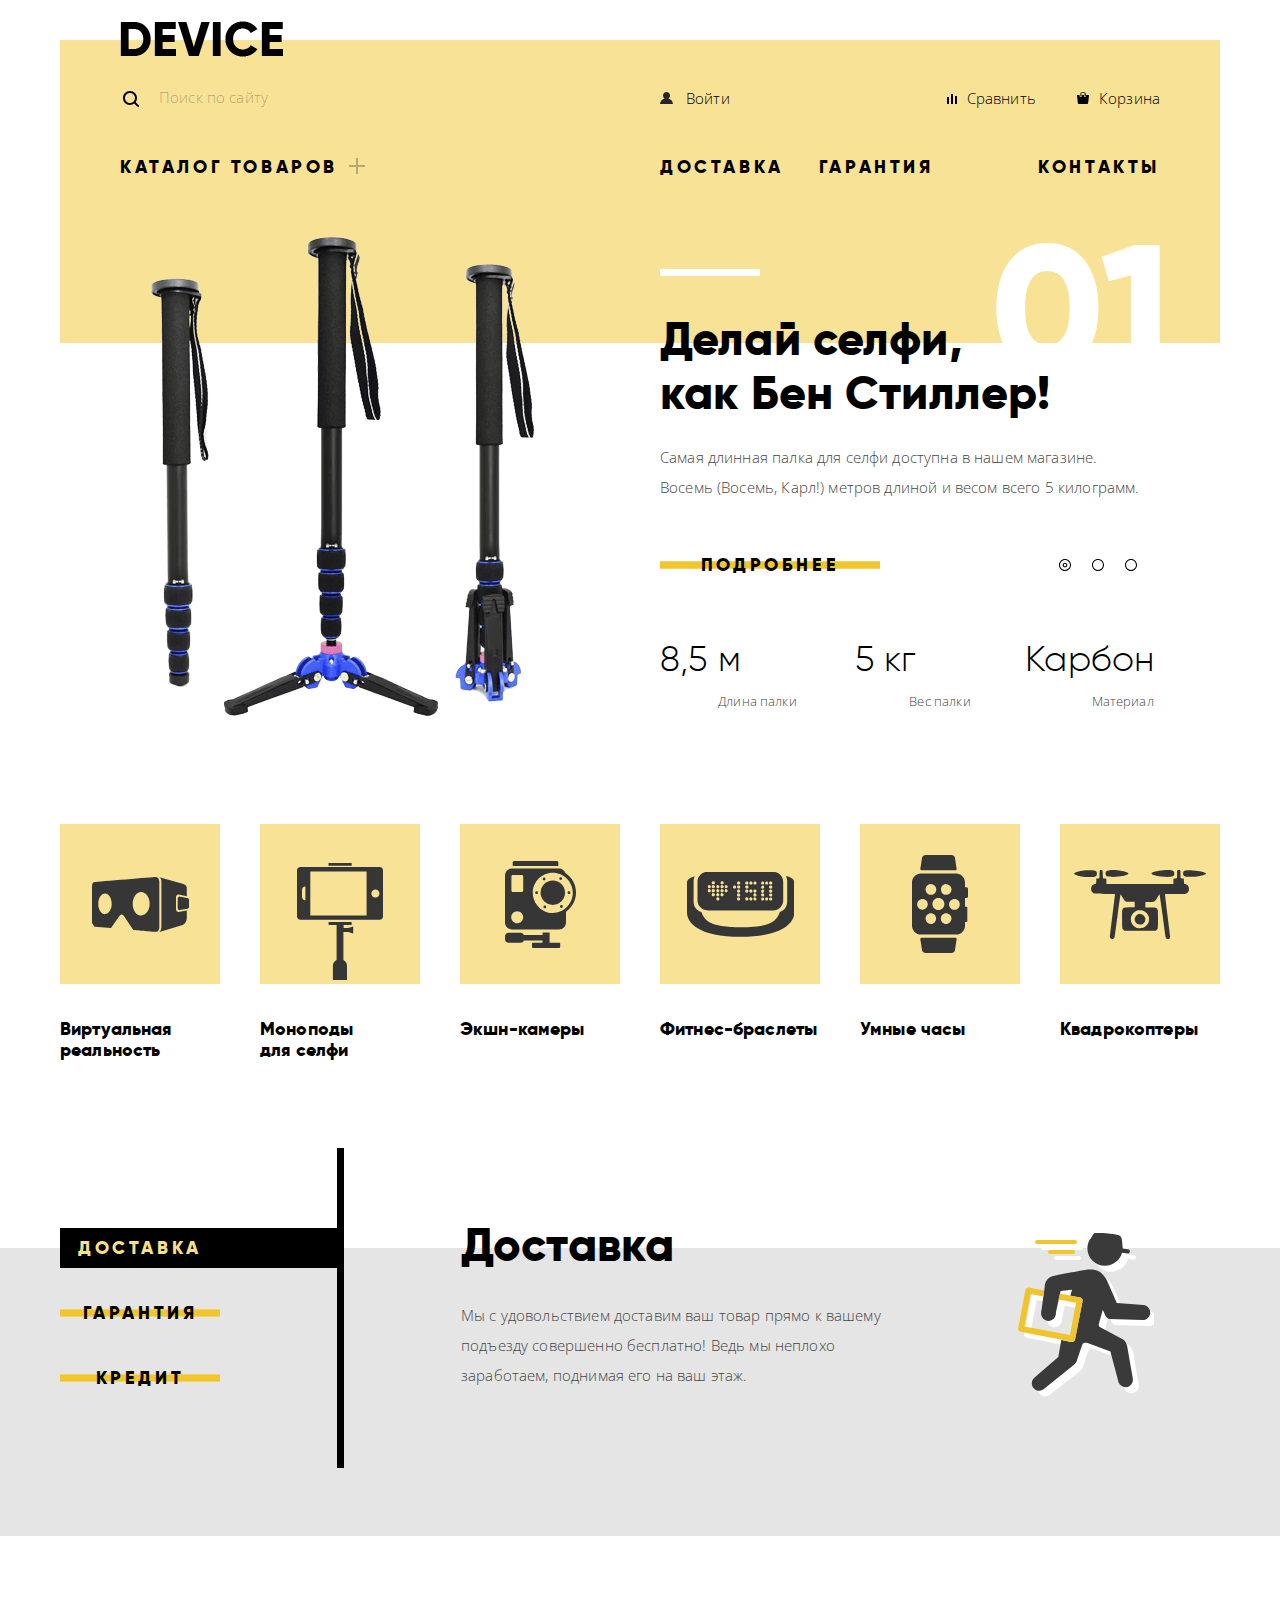
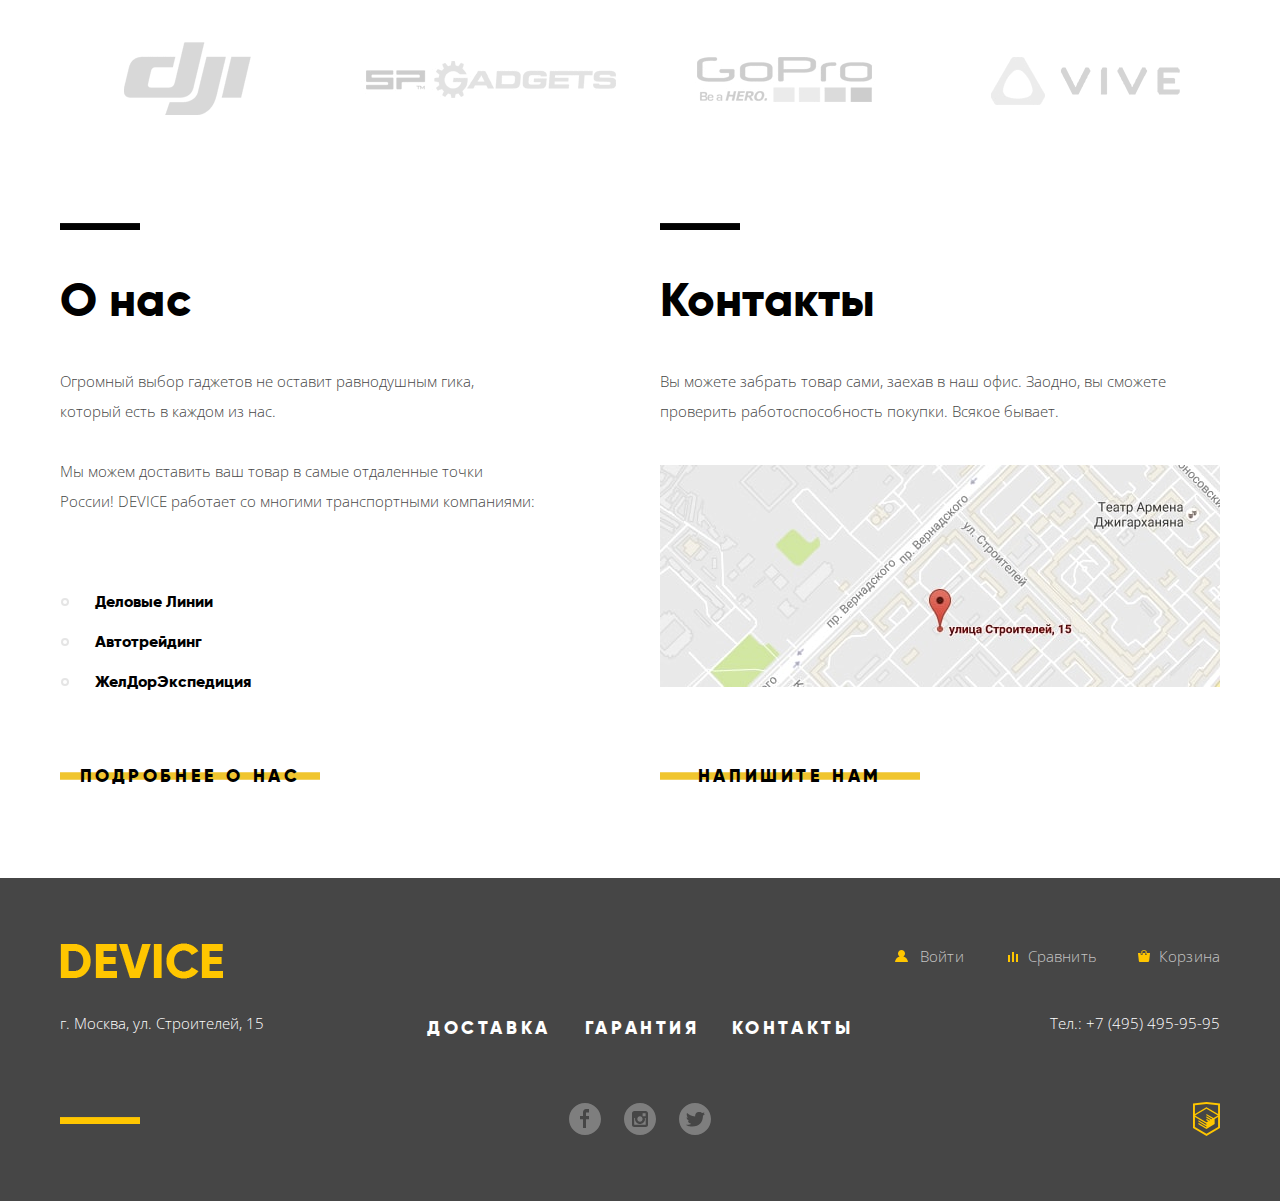
==== commit 1b9065c7: "Исправления" ====
--- a/index.html
+++ b/index.html
@@ -4,7 +4,7 @@
     <meta charset="utf-8">
     <title>HTML Academy: Девайс</title>
     <link href="https://fonts.googleapis.com/css?family=Open+Sans:300,400&amp;subset=cyrillic" rel="stylesheet">
-    <link href="css/normalize.css" rel="stylesheet">
+    <link href="css/normalize-minified.css" rel="stylesheet">
     <link href="css/style-minified.css" rel="stylesheet">
   </head>
   <body>
@@ -21,13 +21,13 @@
             <input id="search-field" name="search-field" type="search" placeholder="Поиск по сайту">
             <button class="search-button" type="submit">Найти</button>
           </form>
-          <nav class="user-navigation header-user-navigation">
+          <div class="user-navigation header-user-navigation">
             <ul>
               <li class="user-navigation-item sign-in"><a class="sign-in-link" href="#">Войти</a></li>
               <li class="user-navigation-item comparison"><a class="comparison-link" href="#">Сравнить</a></li>
               <li class="user-navigation-item cart"><a class="cart-link" href="#">Корзина</a></li>
             </ul>
-          </nav>
+          </div>
         </div>
         <div class="header-bottom-block">
           <nav class="site-navigation header-site-navigation"> 
@@ -76,7 +76,7 @@
               </div>
               <div class="promo-slide-description">
                 <p class="promo-slogan">Делай селфи,<br> как Бен Стиллер!</p>
-                <p class="promo-text">Самая длинная палка для селфи доступна в нашем магазине.<br> Восемь (Восемь, Карл!) метров длиной и весом всего 5 килограмм.</p>
+                <p class="promo-text">Самая длинная палка для селфи доступна в нашем магазине. Восемь (Восемь, Карл!) метров длиной и весом всего 5 килограмм.</p>
                 <table>                  
                   <tr>
                     <td>8,5 м</td>
@@ -100,7 +100,7 @@
               </div>
               <div class="promo-slide-description">
                 <p class="promo-slogan">Худеем<br> правильно!</p>
-                <p class="promo-text">Мотивирующие фитнес-браслеты помогут найти в себе силы не пропускать  занятия и соблюдать диету.</p>
+                <p class="promo-text">Мотивирующие фитнес-браслеты помогут найти в себе силы не&nbsp;пропускать занятия и соблюдать диету.</p>
                 <table>
                   <tr>
                     <td>48 часов</td>
@@ -119,8 +119,8 @@
                 <img src="img/slide-3.png" width="526" height="334" alt="Квадрокоптер с лазером">
               </div>
               <div class="promo-slide-description">
-                <p class="promo-slogan">Порхает как бабочка,<br> жалит как пчела!</p>
-                <p class="promo-text">Этот обычный, на первый взгляд, квадрокоптер оснащен мощным лазером, замаскированным под стандартную камеру.</p>
+                <p class="promo-slogan">Порхает как бабочка, жалит как пчела!</p>
+                <p class="promo-text">Этот обычный, на первый взгляд, квадрокоптер оснащен мощным&nbsp;лазером, замаскированным под стандартную камеру.</p>
                 <table>
                   <tr>
                     <td>800 м</td>
@@ -143,7 +143,7 @@
           <h2 class="visually-hidden">Категории товаров</h2>
           <ul class="categories-list">
             <li class="categories-list-item"><a id="catalog-category" href="#">Виртуальная реальность</a></li>
-            <li class="categories-list-item"><a href="catalog.html">Моноподы<br> для селфи</a></li>
+            <li class="categories-list-item"><a href="catalog.html">Моноподы для&nbsp;селфи</a></li>
             <li class="categories-list-item"><a href="#">Экшн-камеры</a></li>
             <li class="categories-list-item"><a href="#">Фитнес-браслеты</a></li>
             <li class="categories-list-item"><a href="#">Умные часы</a></li>
@@ -171,7 +171,7 @@
               </li>
             <li class="services-slides-item credit-service-slide">
               <h3>Кредит</h3>
-              <p>Залезть в долговую яму стало проще! Кредитные консультанты подберут для вас наиболее выгодные<br> условия кредита. Выгодные для нашего банка, разумеется.</p>
+              <p>Залезть в долговую яму стало проще! Кредитные консультанты подберут для вас наиболее выгодные условия кредита. Выгодные для нашего банка, разумеется.</p>
             </li>
           </ul>
         </div>
@@ -200,8 +200,8 @@
       <div class="container about-us-container">
         <section class="about-us">         
           <h2>О нас</h2>
-          <p>Огромный выбор гаджетов не оставит равнодушным гика,<br> который есть в каждом из нас.</p>
-          <p>Мы можем доставить ваш товар в самые отдаленные точки<br> России! DEVICE работает со многими транспортными компаниями:</p>
+          <p>Огромный выбор гаджетов не оставит равнодушным гика, который есть в каждом из нас.</p>
+          <p>Мы можем доставить ваш товар в самые отдаленные точки России! DEVICE работает со многими транспортными компаниями:</p>
           <ul class="transport-companies">
             <li>Деловые Линии</li>  
             <li>Автотрейдинг</li>
@@ -227,16 +227,18 @@
           <div class="logo-footer">
             <img src="img/device-logo-footer.png" width="163" height="36" alt="Логотип DEVICE">
           </div>
-          <nav class="user-navigation footer-user-navigation">
+          <div class="user-navigation footer-user-navigation">
             <ul>
               <li class="user-navigation-item sign-in"><a class="sign-in-link" href="#">Войти</a></li>
               <li class="user-navigation-item comparison"><a class="comparison-link" href="#">Сравнить</a></li>
               <li class="user-navigation-item cart"><a class="cart-link" href="#">Корзина</a></li>
-            </ul>          
-          </nav>
+            </ul>
+          </div>
         </div>
         <div class="footer-middle-block">
-          <p class="address">г. Москва, ул. Строителей, 15</p>
+          <div class="address">
+            <p>г. Москва, ул. Строителей, 15</p>
+          </div>
           <nav class="site-navigation footer-site-navigation">
             <ul>
               <li class="site-navigation-item"><a href="#">Доставка</a></li>
@@ -244,7 +246,9 @@
             <li class="site-navigation-item"><a href="#">Контакты</a></li>
             </ul>
           </nav>
-          <p class="phone">Тел.: +7 (495) 495-95-95</p>
+          <div class="phone">
+            <p>Тел.: +7 (495) 495-95-95</p>
+          </div>
         </div>
         <div class="footer-bottom-block">
           <ul class="footer-social">
--- a/css/style-minified.css
+++ b/css/style-minified.css
@@ -1 +1 @@
-.catalog-button::after,.main-header .cart-link::before,.main-header .comparison-link::before,.search::before{content:""}.add-to-comparison,.button,.search-button{cursor:pointer;text-align:center}@font-face{font-family:Gilroy;font-weight:800;font-style:normal;src:url(../fonts/gilroyextrabold-webfont.woff2) format("woff2"),url(../fonts/gilroyextrabold-webfont.woff) format("woff")}@font-face{font-family:Gilroy;font-weight:300;font-style:normal;src:url(../fonts/gilroylight-webfont.woff2) format("woff2"),url(../fonts/gilroylight-webfont.woff) format("woff")}@-webkit-keyframes shake{0%,100%{-webkit-transform:translateX(0);transform:translateX(0)}10%,30%,50%,70%,90%{-webkit-transform:translateX(-10px);transform:translateX(-10px)}20%,40%,60%,80%{-webkit-transform:translateX(10px);transform:translateX(10px)}}@keyframes shake{0%,100%{-webkit-transform:translateX(0);transform:translateX(0)}10%,30%,50%,70%,90%{-webkit-transform:translateX(-10px);transform:translateX(-10px)}20%,40%,60%,80%{-webkit-transform:translateX(10px);transform:translateX(10px)}}@-webkit-keyframes popup{from{-webkit-transform:translateY(2000px);transform:translateY(2000px)}to{-webkit-transform:translateY(0);transform:translateY(0)}}@keyframes popup{from{-webkit-transform:translateY(2000px);transform:translateY(2000px)}to{-webkit-transform:translateY(0);transform:translateY(0)}}html{-webkit-box-sizing:border-box;box-sizing:border-box}*,::after,::before{-webkit-box-sizing:inherit;box-sizing:inherit}body{min-width:1200px;margin:0;padding:0;font-family:"Open Sans",Arial,sans-serif;font-size:15px;font-weight:300;letter-spacing:.01em;color:#464646}a{text-decoration:none}img{max-width:100%;height:auto}.button{display:inline-block;width:260px;height:40px;padding:0;font-family:Gilroy,Arial,sans-serif;font-size:18px;font-weight:800;line-height:40px;letter-spacing:.2em;vertical-align:middle;text-transform:uppercase;color:#000;border:none;border-radius:0;outline:0;background:-webkit-linear-gradient(transparent 16px,#f4d361 16px,#f4d361 17px,#f0c52e 17px,#f0c52e 23px,#f4d361 23px,#f4d361 24px,transparent 24px);background:-o-linear-gradient(transparent 16px,#f4d361 16px,#f4d361 17px,#f0c52e 17px,#f0c52e 23px,#f4d361 23px,#f4d361 24px,transparent 24px);background:linear-gradient(transparent 16px,#f4d361 16px,#f4d361 17px,#f0c52e 17px,#f0c52e 23px,#f4d361 23px,#f4d361 24px,transparent 24px)}.button:focus,.button:hover{background:#f0c52e}.button:active{color:rgba(0,0,0,.3)}.main-header .container{display:-webkit-box;display:-ms-flexbox;display:flex;-webkit-box-orient:vertical;-webkit-box-direction:normal;-ms-flex-direction:column;flex-direction:column;width:1160px;margin-right:auto;margin-left:auto;background:-webkit-linear-gradient(#fff 40px,#f8e49f 40px,#f8e49f 41px,#f7e296 41px);background:-o-linear-gradient(#fff 40px,#f8e49f 40px,#f8e49f 41px,#f7e296 41px);background:linear-gradient(#fff 40px,#f8e49f 40px,#f8e49f 41px,#f7e296 41px);padding:21px 60px 55px}.header-top-block{margin-bottom:13px}.header-middle-block{display:-webkit-box;display:-ms-flexbox;display:flex;min-height:49px;margin-bottom:35px;-webkit-box-pack:justify;-ms-flex-pack:justify;justify-content:space-between;-webkit-box-align:center;-ms-flex-align:center;align-items:center}.header-bottom-block>ul{display:-webkit-box;display:-ms-flexbox;display:flex}.header-user-navigation ul,.search{display:-webkit-box;display:-ms-flexbox}.logo-footer a:hover,.logo-header a:hover{opacity:.6}.logo-footer a:active,.logo-header a:active{opacity:.3}.search{position:relative;display:flex;width:440px}input[type=search]{width:100%;min-height:49px;margin:0;padding:0 0 0 39px;font:inherit;line-height:36px;letter-spacing:.01em;border:none;border-bottom:2px solid transparent;outline:0;background-color:transparent}input[type=search]:focus{width:100%;border-bottom-color:#000}input[type=search]::-webkit-input-placeholder{color:rgba(0,0,0,.3)}input[type=search]::-moz-placeholder{color:rgba(0,0,0,.3)}input[type=search]:-moz-placeholder{color:rgba(0,0,0,.3)}input[type=search]:-ms-input-placeholder{color:rgba(0,0,0,.3)}input[type=search]:focus::-webkit-input-placeholder,input[type=search]:hover::-webkit-input-placeholder{color:rgba(0,0,0,.6)}input[type=search]:focus::-webkit-input-placeholder,input[type=search]:hover::-moz-placeholder:hover{color:rgba(0,0,0,.6)}input[type=search]:focus::-webkit-input-placeholder,input[type=search]:hover:-moz-placeholder:hover{color:rgba(0,0,0,.6)}input[type=search]:focus::-webkit-input-placeholder,input[type=search]:hover:-ms-input-placeholder{color:rgba(0,0,0,.6)}.search::before{position:absolute;top:18px;left:3px;width:17px;height:17px;background:url(../img/nav-search.svg) no-repeat}.search-button{display:none;height:49px;font:inherit;line-height:36px;letter-spacing:.01em;border:2px solid #000;border-radius:0;outline:0;background-color:transparent;-webkit-box-flex:1;-ms-flex:1 0 85px;flex:1 0 85px}.search-button:focus,.search-button:hover,input[type=search]:focus+.search-button{display:inline-block;vertical-align:middle}.promo-slides-item::after,.site-navigation-item>a{font-family:Gilroy,Arial,sans-serif}.search-button:focus,.search-button:hover{color:#fff;background-color:#000}.search-button:active{color:rgba(255,255,255,.3)}.site-navigation ul,.user-navigation ul{margin:0;padding:0;list-style:none}.site-navigation a,.user-navigation a{color:#000}.site-navigation a:focus,.site-navigation a:hover,.user-navigation a:focus,.user-navigation a:hover{color:rgba(0,0,0,.6)}.main-header .sign-out-link,.site-navigation a:active,.user-navigation a:active{color:rgba(0,0,0,.3)}.dropdown-catalog-column a,.user-navigation a{line-height:36px}.header-user-navigation ul{display:flex;width:500px}.main-header .sign-out{margin-left:20px}.main-header .comparison{margin-left:auto}.main-header .cart{margin-left:41px}.user-navigation-item a{position:relative}.main-header .profile-link,.main-header .sign-in-link{padding-left:26px}.main-header .comparison-link{padding-left:20px}.main-header .cart-link{padding-left:22px}.main-header .profile-link::before,.main-header .sign-in-link::before{position:absolute;top:4px;left:0;width:13px;height:12px;content:"";background:url(../img/nav-user.svg) no-repeat}.main-header .comparison-link::before{position:absolute;top:6px;left:0;width:10px;height:10px;background:url(../img/nav-compare.svg) no-repeat}.main-header .cart-link::before{position:absolute;top:4px;left:0;width:12px;height:12px;background:url(../img/nav-cart.svg) no-repeat}.main-header .cart-link:hover::before,.main-header .comparison-link:hover::before,.main-header .sign-in-link:hover::before{opacity:.6}.categories-list a:active::after,.main-header .cart-link:active::before,.main-header .comparison-link:active::before,.main-header .sign-in-link:active::before{opacity:.3}.header-site-navigation>ul{display:-webkit-box;display:-ms-flexbox;display:flex}.site-navigation-item>a{font-size:18px;font-weight:800;letter-spacing:.2em;text-transform:uppercase}.header-site-navigation .site-navigation-item:nth-child(1){position:relative;width:540px}.header-site-navigation .site-navigation-item:nth-child(3){margin-left:35px}.header-site-navigation .site-navigation-item:nth-child(4){margin-left:auto}.site-navigation .dropdown-catalog{position:absolute;z-index:2;top:17px;left:-60px;display:none;width:1160px;background:-webkit-linear-gradient(transparent 10px,#f7e296 10px);background:-o-linear-gradient(transparent 10px,#f7e296 10px);background:linear-gradient(transparent 10px,#f7e296 10px);padding:23px 60px 34px}.site-navigation .dropdown-catalog-column{width:200px;padding-right:40px}.site-navigation .dropdown-catalog-column:first-child{width:240px}.catalog-button:focus~.dropdown-catalog,.catalog-button:hover~.dropdown-catalog,.dropdown-catalog:focus,.dropdown-catalog:hover{display:-webkit-box;display:-ms-flexbox;display:flex;-ms-flex-wrap:wrap;flex-wrap:wrap}.about-us,.contacts,.promo-slide-description{-ms-flex-direction:column;-webkit-box-orient:vertical;-webkit-box-direction:normal}.catalog-button{position:relative}.catalog-button::after{position:absolute;top:1px;right:-27px;width:16px;height:16px;opacity:.3;background:url(../img/plus.svg) no-repeat}.main-content .container{width:1160px;margin-right:auto;margin-left:auto}.promo-slider .container{position:relative;margin-bottom:102px;background:-webkit-linear-gradient(#f7e296 110px,#fff 110px);background:-o-linear-gradient(#f7e296 110px,#fff 110px);background:linear-gradient(#f7e296 110px,#fff 110px)}.promo-slider-controls{position:absolute;z-index:1;top:326px;right:83px;display:-webkit-box;display:-ms-flexbox;display:flex}.promo-button{width:15px;height:15px;margin-left:21px;padding:0;cursor:pointer;border:none;background-color:transparent;background-image:url(../img/promo-radio-off.svg);background-repeat:no-repeat;background-size:cover}.current-promo{background-image:url(../img/promo-radio-on.svg)}.promo-slides{margin:0;padding:0;list-style:none}.promo-slides-item{display:none}.promo-show,.promo-slide-description{display:-webkit-box;display:-ms-flexbox}.promo-slides-item::after{position:absolute;top:-12px;right:48px;font-size:179.2px;font-weight:800;line-height:179.2px;content:"01";color:#fff}.categories-list a,.promo-slide-description .promo-slogan,.promo-slide-description td{font-family:Gilroy,Arial,sans-serif;color:#000}.promo-slides-item:nth-child(2)::after{content:"02"}.promo-slides-item:nth-child(3)::after{content:"03"}.promo-slide-image{position:relative;width:560px}.promo-slides-item img{position:absolute}.promo-slides-item:nth-child(1) img{left:90px}.promo-slides-item:nth-child(2) img{top:11px;left:116px}.promo-slides-item:nth-child(3) img{top:64px;left:31px}.promo-slide-description{position:relative;display:flex;flex-direction:column;width:560px;margin-top:80px}.promo-slide-description .promo-slogan{position:relative;z-index:1;margin:0 0 21px;font-size:47px;font-weight:800}.promo-slide-description .promo-text{margin:0 0 43px;line-height:30px}.promo-slide-description table{border-spacing:0 11px;-webkit-box-ordinal-group:2;-ms-flex-order:1;order:1}.promo-slide-description th{width:160px;padding:0;font-size:13px;font-weight:300;line-height:20px}.promo-slide-description th:nth-child(2){width:140px}.promo-slide-description td{padding:0;font-size:36px;font-weight:300}.promo-slide-description .button{width:220px;margin-bottom:43px}.promo-slide-description::before{position:absolute;top:-44px;left:0;display:block;width:100px;height:7px;content:"";background-color:#fff}.categories-list a::after,.categories-list a::before{width:160px;height:160px;content:""}.promo-show{position:relative;display:flex;-webkit-box-pack:justify;-ms-flex-pack:justify;justify-content:space-between}.categories .container{margin-bottom:87px;padding-right:0;padding-left:0}.categories-list{display:-webkit-box;display:-ms-flexbox;display:flex;margin:0;padding:0;list-style:none;-ms-flex-wrap:wrap;flex-wrap:wrap;-webkit-box-pack:justify;-ms-flex-pack:justify;justify-content:space-between}.categories-list a{position:relative;display:block;width:160px;font-size:18px;font-weight:800;outline:0}.categories-list a::before{display:block;margin-bottom:35px;background-color:rgba(240,197,46,.5)}.categories-list a::after{position:absolute;top:0;left:0;display:block}.categories-list-item:nth-child(1) a::after{background:url(../img/category-1.svg) 50% no-repeat}.categories-list-item:nth-child(2) a::after{background:url(../img/category-2.svg) 50% 90% no-repeat}.categories-list-item:nth-child(3) a::after{background:url(../img/category-3.svg) 50% no-repeat}.categories-list-item:nth-child(4) a::after{background:url(../img/category-4.svg) 50% no-repeat}.categories-list-item:nth-child(5) a::after{background:url(../img/category-5.svg) 50% no-repeat}.categories-list-item:nth-child(6) a::after{background:url(../img/category-6.svg) 50% no-repeat}.categories-list a:focus::before,.categories-list a:hover::before{background-color:rgba(240,197,46,1)}.categories-list a:active{color:rgba(0,0,0,.3)}.services-slider{background:-webkit-linear-gradient(#fff 100px,#e5e5e5 100px);background:-o-linear-gradient(#fff 100px,#e5e5e5 100px);background:linear-gradient(#fff 100px,#e5e5e5 100px)}.services-slider .container{display:-webkit-box;display:-ms-flexbox;display:flex;margin-bottom:94px}.services-slider-controls{width:284px;margin-bottom:68px;padding-top:80px;border-right:7px solid #000}.services-slider-controls button{margin-bottom:25px;width:160px}.services-slider-controls button:last-child{margin-bottom:70px}.current-service,.services-slider-controls button:active{color:#f7e184;background:#000;-webkit-box-shadow:118px 0 0 0 #000;box-shadow:118px 0 0 0 #000}.about-us h2,.contacts h2,.services-slides-item h3,.transport-companies{color:#000;font-family:Gilroy,Arial,sans-serif;font-weight:800}.current-service:focus,.current-service:hover{background:#000}.services-slides{margin:0 0 0 117px;padding:71px 0 0;list-style:none}.services-slides-item{position:relative;display:none}.services-slides-item h3{margin:0 0 27px;padding:0;font-size:47px}.services-slides-item p{width:440px;margin:0;line-height:30px}.delivery-service-slide::after{position:absolute;top:14px;right:-253px;width:136px;height:164px;content:"";background:url(../img/services-delivery.svg) no-repeat}.warranty-service-slide::after{position:absolute;top:-10px;right:-273px;width:171px;height:194px;content:"";background:url(../img/services-warranty.svg) no-repeat}.credit-service-slide::after{position:absolute;top:-9px;right:-249px;width:156px;height:186px;content:"";background:url(../img/services-credit.svg) no-repeat}.service-show{display:block}.about-us-container,.list-of-companies{display:-webkit-box;display:-ms-flexbox}.companies .container{margin-bottom:93px;padding-right:0;padding-left:0}.list-of-companies{display:flex;margin:0;padding:0;list-style:none;-ms-flex-wrap:wrap;flex-wrap:wrap;-webkit-box-pack:justify;-ms-flex-pack:justify;justify-content:space-between}.company-link{display:block;width:260px;height:100px;overflow:hidden}.company-link:focus img,.company-link:hover img{transform:translateY(-100px)}.about-us-container{display:flex;margin-bottom:82px;-webkit-box-pack:justify;-ms-flex-pack:justify;justify-content:space-between}.about-us,.contacts{display:-webkit-box;display:-ms-flexbox;display:flex;flex-direction:column;min-height:573px;width:560px}.about-us .button,.contacts .button{width:260px;margin-top:auto}.about-us h2,.contacts h2{margin:44px 0 38px;padding:0;font-size:47px}.about-us p,.contacts p{margin:0;padding-right:50px;line-height:30px;letter-spacing:0}.about-us p:nth-of-type(1){margin-bottom:30px}.about-us p:nth-of-type(2){margin-bottom:66px}.contacts .map{margin-top:39px}.transport-companies{margin:0;padding:0 0 0 35px;font-size:16px;line-height:40px;letter-spacing:0;list-style:none}.transport-companies li{position:relative}.transport-companies li::before{position:absolute;top:16px;left:-34px;width:8px;height:8px;content:"";border:2px solid #e5e5e5;border-radius:50%}.main-footer .cart-link::before,.main-footer .comparison-link::before,.main-footer .sign-in-link::before{position:absolute;left:0;content:""}.about-us::before,.contacts::before{display:block;width:80px;height:7px;content:"";background:-webkit-linear-gradient(#121212 1px,#000 1px,#000 79px,#121212 79px);background:-o-linear-gradient(#121212 1px,#000 1px,#000 79px,#121212 79px);background:linear-gradient(#121212 1px,#000 1px,#000 79px,#121212 79px)}.main-footer{min-height:323px;padding-bottom:50px;background-color:#464646}.main-footer .container{display:-webkit-box;display:-ms-flexbox;display:flex;-webkit-box-orient:vertical;-webkit-box-direction:normal;-ms-flex-direction:column;flex-direction:column;width:1160px;margin-right:auto;margin-left:auto}.footer-top-block{display:-webkit-box;display:-ms-flexbox;display:flex;margin-bottom:26px;padding-top:60px;-webkit-box-pack:justify;-ms-flex-pack:justify;justify-content:space-between}.footer-middle-block{display:-webkit-box;display:-ms-flexbox;display:flex;margin-bottom:61px;-webkit-box-align:center;-ms-flex-align:center;align-items:center}.footer-bottom-block{display:-webkit-box;display:-ms-flexbox;display:flex;-webkit-box-align:center;-ms-flex-align:center;align-items:center}.main-footer .logo-footer{padding-top:5px}.footer-user-navigation ul{display:-webkit-box;display:-ms-flexbox;display:flex}.main-footer .sign-in{margin-left:auto}.main-footer .comparison{margin-left:44px}.main-footer .cart{margin-left:41px}.main-footer .sign-in-link{padding-left:25px}.main-footer .comparison-link{padding-left:20px}.main-footer .cart-link{padding-left:21px}.main-footer .sign-in-link::before{top:4px;width:13px;height:12px;background:url(../img/nav-user-footer.svg) no-repeat}.main-footer .comparison-link::before{top:6px;width:10px;height:10px;background:url(../img/nav-compare-footer.svg) no-repeat}.main-footer .cart-link::before{top:4px;width:12px;height:12px;background:url(../img/nav-cart-footer.svg) no-repeat}.main-footer .cart-link:hover::before,.main-footer .comparison-link:hover::before,.main-footer .sign-in-link:hover::before{opacity:.6}.main-footer .cart-link:active::before,.main-footer .comparison-link:active::before,.main-footer .sign-in-link:active::before,.social-button img{opacity:.3}.footer-site-navigation ul{display:-webkit-box;display:-ms-flexbox;display:flex;margin-left:165px;padding-top:9px}.footer-site-navigation .site-navigation-item{margin-right:34px}.footer-site-navigation .site-navigation-item:nth-child(2){margin-right:32px}.footer-site-navigation .site-navigation-item:last-child{margin-right:0}.footer-copyright,.footer-user-navigation a,.social-button{color:rgba(255,255,255,.7)}.footer-site-navigation a,.footer-user-navigation a:focus,.footer-user-navigation a:hover{color:#fff}.footer-site-navigation a:focus,.footer-site-navigation a:hover{color:rgba(255,255,255,.6)}.footer-site-navigation a:active,.footer-user-navigation a:active{color:rgba(255,255,255,.3)}.address,.phone{margin:0;line-height:30px;letter-spacing:0;color:#fff}.phone{margin-left:auto}.footer-social{display:-webkit-box;display:-ms-flexbox;display:flex;margin:0 0 0 429px;padding:0;list-style:none}.social-button{margin-right:23px}.social-button:focus img,.social-button:hover img{opacity:.6}.social-button:active img{opacity:.1}.footer-copyright{margin-left:auto}.footer-copyright:focus img,.footer-copyright:hover img{opacity:.6}.footer-copyright:active img{opacity:.3}.footer-bottom-block::before{display:block;width:80px;height:7px;content:"";background:-webkit-linear-gradient(#f2bd05 1px,#ffc600 1px,#ffc600 79px,#f2bd05 79px);background:-o-linear-gradient(#f2bd05 1px,#ffc600 1px,#ffc600 79px,#f2bd05 79px);background:linear-gradient(#f2bd05 1px,#ffc600 1px,#ffc600 79px,#f2bd05 79px)}.modal-map{position:fixed;z-index:2;top:calc(50% - 280px);left:calc(50% - 480px);display:none;width:960px;height:559px;background-color:#e5e3df;-webkit-box-shadow:0 10px 20px 0 rgba(0,0,0,.2);box-shadow:0 10px 20px 0 rgba(0,0,0,.2)}.google-map{position:absolute;top:0;left:0;border:none}.modal-feedback{position:fixed;z-index:2;top:calc(50% - 275px);left:calc(50% - 480px);display:none}.modal-feedback-container{position:relative;display:-webkit-box;display:-ms-flexbox;display:flex;width:960px;min-height:553px;margin-right:auto;margin-left:auto;background-color:#fff;-webkit-box-shadow:0 10px 20px 0 rgba(0,0,0,.2);box-shadow:0 10px 20px 0 rgba(0,0,0,.2);padding:96px 100px 78px}.modal-feedback-container::before{position:absolute;z-index:-1;top:43px;left:0;width:960px;height:430px;content:"";-webkit-box-shadow:0 10px 40px 0 rgba(0,0,0,.75);box-shadow:0 10px 40px 0 rgba(0,0,0,.75)}.modal-feedback-container .feedback{display:-webkit-box;display:-ms-flexbox;display:flex;-webkit-box-pack:justify;-ms-flex-pack:justify;justify-content:space-between;-ms-flex-wrap:wrap;flex-wrap:wrap}.feedback-item{margin:0 0 37px}.feedback-item label{display:block;margin-bottom:10px;font-family:Gilroy,Arial,sans-serif;font-size:18px;font-weight:800;line-height:18px;letter-spacing:0;color:#000}.feedback-item input,.feedback-item textarea{padding:14px 20px;font-family:"Open Sans",Arial,sans-serif;font-size:14px;font-weight:400;line-height:18px;letter-spacing:0;border:none;background-color:#f2f2f2}.catalog-content h1,.catalog-top-container>h2,.sorting h2{font-weight:800;font-family:Gilroy,Arial,sans-serif}.feedback-item input{width:360px;height:50px}.feedback-item input:hover,.feedback-item textarea:hover{background-color:#eaeaea}.feedback-item input:focus,.feedback-item textarea:focus{outline:#f7e296 solid 3px;background-color:#fff}.feedback-item input:invalid,.feedback-item textarea:invalid{outline:0;background-color:#f6dada}.feedback-item textarea{width:760px;height:156px;resize:none}.feedback input::-webkit-input-placeholder,.feedback textarea::-webkit-input-placeholder{color:rgba(0,0,0,.4)}.feedback input::-moz-placeholder,.feedback textarea::-moz-placeholder{color:rgba(0,0,0,.4)}.feedback input:-moz-placeholder,.feedback textarea:-moz-placeholder{color:rgba(0,0,0,.4)}.feedback input:-ms-input-placeholder,.feedback textarea:-ms-input-placeholder{color:rgba(0,0,0,.4)}.feedback input:hover::-webkit-input-placeholder,.feedback textarea:hover::-webkit-input-placeholder{color:rgba(0,0,0,.6)}.feedback input:hover::-moz-placeholder,.feedback textarea:hover::-webkit-input-placeholder{color:rgba(0,0,0,.6)}.feedback input:hover:hover:-moz-placeholder,.feedback textarea::-webkit-input-placeholder{color:rgba(0,0,0,.6)}.feedback input:hover:-ms-input-placeholder,.feedback textarea:hover::-webkit-input-placeholder{color:rgba(0,0,0,.6)}.feedback .button{width:200px}.modal-close{position:absolute;top:22px;right:22px;width:55px;height:55px;cursor:pointer;opacity:.5;border:none;outline:0;background:url(../img/modal-close.svg) no-repeat}.modal-close:focus,.modal-close:hover{opacity:1}.modal-close:active{opacity:.3}.modal-show,.overlay-show{display:block}.modal-show{-webkit-animation-name:popup;animation-name:popup;-webkit-animation-duration:.6s;animation-duration:.6s}.modal-error{-webkit-animation-name:shake;animation-name:shake;-webkit-animation-duration:.6s;animation-duration:.6s}.catalog-content{color:#000}.catalog-content .button{width:200px}.catalog-content h1{margin:0 0 14px;padding:32px 0 0;font-size:47px}.catalog-title-container{width:1160px;min-height:176px;margin:auto;padding-right:60px;padding-left:60px}.breadcrumbs{display:-webkit-box;display:-ms-flexbox;display:flex;margin:0;padding:0;font-size:14px;list-style:none}.breadcrumbs li{position:relative;margin-right:36px}.breadcrumbs a,.breadcrumbs li{line-height:36px;color:rgba(0,0,0,.3)}.breadcrumbs a:focus,.breadcrumbs a:hover{color:rgba(0,0,0,.6)}.breadcrumbs a:active{color:rgba(0,0,0,.1)}.breadcrumbs-item::after{position:absolute;top:16px;right:-19px;display:block;width:5px;height:5px;content:"";-webkit-transform:rotate(45deg);-ms-transform:rotate(45deg);transform:rotate(45deg);border:1px solid #000;border-bottom:none;border-left:none}.catalog-top-wrapper{background:-webkit-gradient(linear,left top,right top,color-stop(50%,#dbdbdb),color-stop(50%,#ebebeb));background:-webkit-linear-gradient(left,#dbdbdb 50%,#ebebeb 50%);background:-o-linear-gradient(left,#dbdbdb 50%,#ebebeb 50%);background:linear-gradient(to right,#dbdbdb 50%,#ebebeb 50%)}.catalog-bottom-wrapper{background:-webkit-gradient(linear,left top,right top,color-stop(50%,#efefef),color-stop(50%,#fff));background:-webkit-linear-gradient(left,#efefef 50%,#fff 50%);background:-o-linear-gradient(left,#efefef 50%,#fff 50%);background:linear-gradient(to right,#efefef 50%,#fff 50%)}.catalog-bottom-container,.catalog-top-container{display:-webkit-box;display:-ms-flexbox;display:flex;width:1160px;margin-right:auto;margin-left:auto;-ms-flex-wrap:wrap;flex-wrap:wrap}.catalog-top-container>h2,.sorting{display:-webkit-box;display:-ms-flexbox;min-height:70px}.catalog{background-color:#fff}.catalog,.sorting{width:832px}.sorting{display:flex;background-color:#ebebeb;-webkit-box-align:center;-ms-flex-align:center;align-items:center}.catalog-top-container>h2{display:flex;background-color:#dbdbdb;-webkit-box-align:center;-ms-flex-align:center;align-items:center}.catalog-list,.sorting-by,.sorting-order{display:-webkit-box;display:-ms-flexbox;list-style:none}.catalog-top-container>h2,.sorting h2{margin:0;padding:0;font-size:16px;letter-spacing:.2em;text-transform:uppercase}.sorting h2{margin-left:73px}.sorting-by,.sorting-order{display:flex;margin:0;padding:0}.sorting-by{margin-right:auto;margin-left:55px}.sorting-by li{margin-right:30px}.sorting-by li:last-child{margin-right:0}.sorting-by a{font-size:14px;font-weight:400;line-height:18px;letter-spacing:0;color:rgba(0,0,0,.3)}.sorting-by a:focus,.sorting-by a:hover{color:rgba(0,0,0,.6)}.current-sort a,.sorting-by a:active{color:rgba(0,0,0,1)}.sorting-order a{display:block;width:11px;height:10px;margin-left:19px;opacity:.2;outline:0;background:url(../img/sorting-arrow.svg) no-repeat}.sorting-order .decreasing-order{-webkit-transform:rotate(180deg);-ms-transform:rotate(180deg);transform:rotate(180deg)}.sorting-order .currrent-sorting-order,.sorting-order .decreasing-order:active,.sorting-order .increasing-order:active{opacity:1}.decreasing-order:focus,.decreasing-order:hover,.increasing-order:focus,.increasing-order:hover{opacity:.4;outline:0}.catalog-top-container>h2,.filter{width:328px;padding-left:60px}.filter{padding-top:69px;padding-right:68px;background-color:#efefef}.filter ul{margin:0;padding:0 0 0 38px;list-style:none}.catalog-item h3,.filter-form fieldset{margin:0;padding:0;border:0}.filter-form fieldset{position:relative}.filter-form fieldset::before{position:absolute;top:0;left:0;display:block;width:100%;height:2px;content:"";background-color:#000}.filter-form legend{margin-bottom:37px;padding-top:14px;font-family:Gilroy,Arial,sans-serif;font-size:18px;font-weight:800}.filter-form .price-filter{margin-bottom:67px}.price-range input,.price-range label{font-family:Gilroy,Arial,sans-serif;font-size:14px;font-weight:300;line-height:22.27px;letter-spacing:0;color:rgba(0,0,0,.2)}.price-range input{border:0;background-color:transparent}.price-range{position:relative;height:2px;background:-webkit-linear-gradient(left,#91c92f 116px,#dbdbdb 116px);background:-o-linear-gradient(left,#91c92f 116px,#dbdbdb 116px);background:linear-gradient(to right,#91c92f 116px,#dbdbdb 116px)}.price-range button{position:absolute;top:-10px;width:20px;height:22px;cursor:pointer;border:none;outline:0;background-color:transparent;background-image:url(../img/range-slider.svg);background-repeat:no-repeat;background-size:cover}.price-range button:active,.price-range button:focus{top:-11px;width:22px;height:24px}.slider-min button{left:-6px}.slider-max button{left:107px}.slider-max label,.slider-min label{position:absolute;top:11px}.slider-min label{left:0}.slider-max label{left:90px}.max-value,.min-value{width:45px}.filter-form .bluetooth-filter,.filter-form .color-filter{margin-bottom:31px}.bluetooth-filter legend,.color-filter legend{margin-bottom:20px}.bluetooth-filter label,.color-filter label{position:relative;font-size:14px;font-weight:300;line-height:40px}.bluetooth-filter label::before,.color-filter label::before{position:absolute;left:-40px;content:""}.color-filter label::before{top:-2px;width:27px;height:23px;background:url(../img/checkbox-off.svg) no-repeat}.color-option:checked+label::before,.color-option:enabled:active+label::before{background:url(../img/checkbox-on.svg) no-repeat}.bluetooth-filter label::before{top:-3px;width:25px;height:25px;background:url(../img/radio-off.svg) no-repeat}.bluetooth-option:checked+label::before,.bluetooth-option:enabled:active+label::before{background:url(../img/radio-on.svg) no-repeat}.filter-option:focus+label::before,.filter-option:hover+label::before{opacity:.6}.filter-option:disabled+label::before{opacity:.25}.filter-option:disabled+label{color:#a6a6a6}.catalog-list{display:flex;margin:0;padding:21px 0 0 72px;-webkit-box-pack:justify;-ms-flex-pack:justify;justify-content:space-between;-ms-flex-wrap:wrap;flex-wrap:wrap}.catalog-item,.catalog-item-label{display:-webkit-box;display:-ms-flexbox}.catalog-item{position:relative;display:flex;-webkit-box-orient:vertical;-webkit-box-direction:normal;-ms-flex-direction:column;flex-direction:column;margin-top:48px}.catalog-item-label{display:flex;min-height:45px;margin-top:30px;-webkit-box-pack:justify;-ms-flex-pack:justify;justify-content:space-between;-webkit-box-align:start;-ms-flex-align:start;align-items:flex-start;-webkit-box-ordinal-group:2;-ms-flex-order:1;order:1}.catalog-item h3{width:260px;margin:0}.catalog-item h3 a{font-family:Gilroy,Arial,sans-serif;font-size:18px;font-weight:800;color:#000}.catalog-item-price{margin:0;font-size:16px}.catalog-item-image{background-color:#efefef}.catalog-item-actions{position:absolute;z-index:1;top:0;left:0;display:-webkit-box;display:-ms-flexbox;display:flex;-webkit-box-orient:vertical;-webkit-box-direction:normal;-ms-flex-direction:column;flex-direction:column;width:360px;height:380px;cursor:pointer;background-color:transparent;-webkit-box-align:center;-ms-flex-align:center;align-items:center}.catalog-item-actions:hover{background-color:rgba(238,238,238,.7)}.add-to-comparison{display:none;margin-top:5px;margin-bottom:auto;padding:0;font-family:"Open Sans",Arial,sans-serif;font-size:13px;font-weight:300;line-height:36px;color:rgba(0,0,0,.5);border:0;background-color:transparent}.novelty-mark,.pagination-item a{font-family:Gilroy,Arial,sans-serif;font-weight:800;text-transform:uppercase}.next-page a:focus,.next-page a:hover,.pagination,.previous-page a:focus,.previous-page a:hover{background-color:rgba(0,0,0,.08)}.add-to-cart{display:none;margin-top:170px}.catalog-item-actions:focus .add-to-cart,.catalog-item-actions:focus .add-to-comparison,.catalog-item-actions:hover .add-to-cart,.catalog-item-actions:hover .add-to-comparison{display:inline-block;vertical-align:middle}.add-to-comparison:focus,.add-to-comparison:hover{color:rgba(0,0,0,1)}.add-to-comparison:active,.novelty-mark{color:rgba(0,0,0,.2)}.novelty-mark{position:absolute;top:29px;right:27px;width:60px;height:60px;margin:0;padding-top:20px;padding-left:13px;font-size:14px;letter-spacing:.05em;border:2px solid rgba(0,0,0,.1);border-radius:50%}.pagination{display:-webkit-box;display:-ms-flexbox;display:flex;width:760px;min-height:70px;margin:37px 0 77px auto;padding:0;list-style:none;justify-content:space-between;-webkit-box-align:center;-ms-flex-align:center;align-items:center}.pages{display:flex;margin:0 auto;padding:0 30px 0 68px;list-style:none;flex-wrap:wrap}.page-number{margin-right:27px}.pagination-item a{font-size:16px;letter-spacing:.2em;color:rgba(0,0,0,.3)}.pagination-item a:focus,.pagination-item a:hover{color:rgba(0,0,0,.6)}.next-page a,.pagination-item a:active,.pagination-item-current a,.previous-page a{color:rgba(0,0,0,1)}.next-page a,.previous-page a{display:inline-block;min-height:70px;padding-right:30px;padding-left:30px;line-height:70px;vertical-align:middle}.next-page a:active,.previous-page a:active{color:rgba(0,0,0,.3)}.visually-hidden{position:absolute;overflow:hidden;clip:rect(0 0 0 0);width:1px;height:1px;margin:-1px;padding:0;border:0}+.button,.search-button{text-align:center;outline:0;cursor:pointer}.catalog-button::after,.main-header .cart-link::before,.main-header .comparison-link::before,.search::before{content:""}.main-header .container,.promo-slide-description{-webkit-box-orient:vertical;-webkit-box-direction:normal}@font-face{font-family:Gilroy;font-weight:800;font-style:normal;src:url(../fonts/gilroyextrabold-webfont.woff2) format("woff2"),url(../fonts/gilroyextrabold-webfont.woff) format("woff")}@font-face{font-family:Gilroy;font-weight:300;font-style:normal;src:url(../fonts/gilroylight-webfont.woff2) format("woff2"),url(../fonts/gilroylight-webfont.woff) format("woff")}@-webkit-keyframes shake{0%,100%{-webkit-transform:translateX(0);transform:translateX(0)}10%,30%,50%,70%,90%{-webkit-transform:translateX(-10px);transform:translateX(-10px)}20%,40%,60%,80%{-webkit-transform:translateX(10px);transform:translateX(10px)}}@keyframes shake{0%,100%{-webkit-transform:translateX(0);transform:translateX(0)}10%,30%,50%,70%,90%{-webkit-transform:translateX(-10px);transform:translateX(-10px)}20%,40%,60%,80%{-webkit-transform:translateX(10px);transform:translateX(10px)}}@-webkit-keyframes popup{from{-webkit-transform:translateY(2000px);transform:translateY(2000px)}to{-webkit-transform:translateY(0);transform:translateY(0)}}@keyframes popup{from{-webkit-transform:translateY(2000px);transform:translateY(2000px)}to{-webkit-transform:translateY(0);transform:translateY(0)}}html{-webkit-box-sizing:border-box;box-sizing:border-box}*,::after,::before{-webkit-box-sizing:inherit;box-sizing:inherit}body{min-width:1200px;margin:0;padding:0;font-family:"Open Sans",Arial,sans-serif;font-size:15px;font-weight:300;letter-spacing:.01em;color:#464646}a{text-decoration:none}img{max-width:100%;height:auto}.button{display:inline-block;width:260px;height:40px;padding:0;font-family:Gilroy,Arial,sans-serif;font-size:18px;font-weight:800;line-height:40px;letter-spacing:.2em;vertical-align:middle;text-transform:uppercase;color:#000;border:none;border-radius:0;background:linear-gradient(transparent 16px,#f4d361 16px,#f4d361 17px,#f0c52e 17px,#f0c52e 23px,#f4d361 23px,#f4d361 24px,transparent 24px)}.button:focus,.button:hover{background:#f0c52e}.button:active{color:rgba(0,0,0,.3)}.main-header .container{display:-webkit-box;display:-ms-flexbox;display:flex;-ms-flex-direction:column;flex-direction:column;width:1160px;margin-right:auto;margin-left:auto;background:linear-gradient(#fff 40px,#f8e49f 40px,#f8e49f 41px,#f7e296 41px);padding:21px 60px 55px}.header-top-block{margin-bottom:13px}.header-middle-block{display:-webkit-box;display:-ms-flexbox;display:flex;min-height:49px;margin-bottom:35px;-webkit-box-pack:justify;-ms-flex-pack:justify;justify-content:space-between;-webkit-box-align:center;-ms-flex-align:center;align-items:center}.header-bottom-block>ul{display:-webkit-box;display:-ms-flexbox;display:flex}.header-user-navigation ul,.search{display:-webkit-box;display:-ms-flexbox}.logo-footer a:hover,.logo-header a:hover{opacity:.6}.logo-footer a:active,.logo-header a:active{opacity:.3}.search{position:relative;display:flex;width:440px}input[type=search]{width:100%;min-height:49px;margin:0;padding:0 0 0 39px;font:inherit;line-height:36px;letter-spacing:.01em;border:none;border-bottom:2px solid transparent;outline:0;background-color:transparent}input[type=search]:focus{width:100%;border-bottom-color:#000}input[type=search]::-webkit-input-placeholder{color:rgba(0,0,0,.3)}input[type=search]::-moz-placeholder{color:rgba(0,0,0,.3)}input[type=search]:-moz-placeholder{color:rgba(0,0,0,.3)}input[type=search]:-ms-input-placeholder{color:rgba(0,0,0,.3)}input[type=search]:focus::-webkit-input-placeholder,input[type=search]:hover::-webkit-input-placeholder{color:rgba(0,0,0,.6)}input[type=search]:focus::-webkit-input-placeholder,input[type=search]:hover::-moz-placeholder:hover{color:rgba(0,0,0,.6)}input[type=search]:focus::-webkit-input-placeholder,input[type=search]:hover:-moz-placeholder:hover{color:rgba(0,0,0,.6)}input[type=search]:focus::-webkit-input-placeholder,input[type=search]:hover:-ms-input-placeholder{color:rgba(0,0,0,.6)}.search::before{position:absolute;top:18px;left:3px;width:17px;height:17px;background:url(../img/nav-search.svg) no-repeat}.search-button{display:none;height:49px;font:inherit;line-height:36px;letter-spacing:.01em;border:2px solid #000;border-radius:0;background-color:transparent;-webkit-box-flex:1;-ms-flex:1 0 85px;flex:1 0 85px}.search-button:focus,.search-button:hover,input[type=search]:focus+.search-button{display:inline-block;vertical-align:middle}.promo-slides-item::after,.site-navigation-item>a{font-family:Gilroy,Arial,sans-serif}.search-button:focus,.search-button:hover{color:#fff;background-color:#000}.search-button:active{color:rgba(255,255,255,.3)}.site-navigation ul,.user-navigation ul{margin:0;padding:0;list-style:none}.site-navigation a,.user-navigation a{color:#000}.site-navigation a:focus,.site-navigation a:hover,.user-navigation a:focus,.user-navigation a:hover{color:rgba(0,0,0,.6)}.main-header .sign-out-link,.site-navigation a:active,.user-navigation a:active{color:rgba(0,0,0,.3)}.dropdown-catalog-column a,.user-navigation a{line-height:36px}.header-user-navigation ul{display:flex;width:500px}.main-header .sign-out{margin-left:20px}.main-header .comparison{margin-left:auto}.main-header .cart{margin-left:41px}.user-navigation-item a{position:relative}.main-header .profile-link,.main-header .sign-in-link{padding-left:26px}.main-header .comparison-link{padding-left:20px}.main-header .cart-link{padding-left:22px}.main-header .profile-link::before,.main-header .sign-in-link::before{position:absolute;top:4px;left:0;width:13px;height:12px;content:"";background:url(../img/nav-user.svg) no-repeat}.main-header .comparison-link::before{position:absolute;top:6px;left:0;width:10px;height:10px;background:url(../img/nav-compare.svg) no-repeat}.main-header .cart-link::before{position:absolute;top:4px;left:0;width:12px;height:12px;background:url(../img/nav-cart.svg) no-repeat}.main-header .cart-link:hover::before,.main-header .comparison-link:hover::before,.main-header .sign-in-link:hover::before{opacity:.6}.categories-list a:active::after,.main-header .cart-link:active::before,.main-header .comparison-link:active::before,.main-header .sign-in-link:active::before{opacity:.3}.header-site-navigation>ul{display:-webkit-box;display:-ms-flexbox;display:flex}.site-navigation-item>a{font-size:18px;font-weight:800;letter-spacing:.2em;text-transform:uppercase}.header-site-navigation .site-navigation-item:nth-child(1){position:relative;width:540px}.header-site-navigation .site-navigation-item:nth-child(3){margin-left:35px}.header-site-navigation .site-navigation-item:nth-child(4){margin-left:auto}.site-navigation .dropdown-catalog{position:absolute;z-index:2;top:17px;left:-60px;display:none;width:1160px;background:linear-gradient(transparent 10px,#f7e296 10px);padding:23px 60px 34px}.site-navigation .dropdown-catalog-column{width:200px;padding-right:40px}.site-navigation .dropdown-catalog-column:first-child{width:240px}.catalog-button:focus~.dropdown-catalog,.catalog-button:hover~.dropdown-catalog,.dropdown-catalog:focus,.dropdown-catalog:hover{display:-webkit-box;display:-ms-flexbox;display:flex;-ms-flex-wrap:wrap;flex-wrap:wrap}.catalog-button{position:relative}.catalog-button::after{position:absolute;top:1px;right:-27px;width:16px;height:16px;opacity:.3;background:url(../img/plus.svg) no-repeat}.main-content .container{width:1160px;margin-right:auto;margin-left:auto}.promo-slider .container{position:relative;margin-bottom:102px;background:linear-gradient(#f7e296 110px,#fff 110px)}.promo-slider-controls{position:absolute;z-index:1;top:326px;right:83px;display:-webkit-box;display:-ms-flexbox;display:flex}.promo-button{width:12px;height:12px;margin-left:21px;padding:0;cursor:pointer;border:none;background-color:transparent;background-image:url(../img/promo-radio-off.svg);background-repeat:no-repeat;background-size:cover}.current-promo{background-image:url(../img/promo-radio-on.svg)}.promo-slides{margin:0;padding:0;list-style:none}.promo-slides-item{display:none}.promo-show,.promo-slide-description{display:-webkit-box;display:-ms-flexbox}.promo-slides-item::after{position:absolute;top:-12px;right:48px;font-size:179.2px;font-weight:800;line-height:179.2px;content:"01";color:#fff}.categories-list a,.promo-slide-description .promo-slogan,.promo-slide-description td{font-family:Gilroy,Arial,sans-serif;color:#000}.promo-slides-item:nth-child(2)::after{content:"02"}.promo-slides-item:nth-child(3)::after{content:"03"}.promo-slide-image{position:relative;width:560px}.promo-slides-item img{position:absolute}.promo-slides-item:nth-child(1) img{left:90px}.promo-slides-item:nth-child(2) img{top:11px;left:116px}.promo-slides-item:nth-child(3) img{top:64px;left:31px}.promo-slide-description{position:relative;display:flex;-ms-flex-direction:column;flex-direction:column;width:560px;margin-top:80px}.promo-slide-description .promo-slogan{position:relative;z-index:1;margin:0 0 21px;font-size:47px;font-weight:800}.promo-slide-description .promo-text{margin:0 0 43px;padding-right:70px;line-height:30px}.promo-slide-description table{border-spacing:0 11px;-webkit-box-ordinal-group:2;-ms-flex-order:1;order:1}.promo-slide-description th{width:160px;padding:0;font-size:13px;font-weight:300;line-height:20px}.promo-slide-description th:nth-child(2){width:140px}.promo-slide-description td{padding:0;font-size:36px;font-weight:300}.promo-slide-description .button{width:220px;margin-bottom:43px}.promo-slide-description::before{position:absolute;top:-44px;left:0;display:block;width:100px;height:7px;content:"";background-color:#fff}.categories-list a::after,.categories-list a::before{width:160px;height:160px;content:""}.promo-show{position:relative;display:flex;-webkit-box-pack:justify;-ms-flex-pack:justify;justify-content:space-between}.categories .container{margin-bottom:47px;padding-right:0;padding-left:0}.categories-list{display:-webkit-box;display:-ms-flexbox;display:flex;margin:0;padding:0;list-style:none;-ms-flex-wrap:wrap;flex-wrap:wrap}.categories-list-item{margin-right:40px;margin-bottom:40px}.categories-list-item:nth-child(6n){margin-right:0}.categories-list a{position:relative;display:block;width:160px;font-size:18px;font-weight:800;outline:0}.categories-list a::before{display:block;margin-bottom:35px;background-color:rgba(240,197,46,.5)}.categories-list a::after{position:absolute;top:0;left:0;display:block}.categories-list-item:nth-child(1) a::after{background:url(../img/category-1.svg) 50% no-repeat}.categories-list-item:nth-child(2) a::after{background:url(../img/category-2.svg) 50% 90% no-repeat}.categories-list-item:nth-child(3) a::after{background:url(../img/category-3.svg) 50% no-repeat}.categories-list-item:nth-child(4) a::after{background:url(../img/category-4.svg) 50% no-repeat}.categories-list-item:nth-child(5) a::after{background:url(../img/category-5.svg) 50% no-repeat}.categories-list-item:nth-child(6) a::after{background:url(../img/category-6.svg) 50% no-repeat}.categories-list a:focus::before,.categories-list a:hover::before{background-color:rgba(240,197,46,1)}.categories-list a:active{color:rgba(0,0,0,.3)}.services-slider{background:linear-gradient(#fff 100px,#e5e5e5 100px)}.services-slider .container{display:-webkit-box;display:-ms-flexbox;display:flex;margin-bottom:94px}.services-slider-controls{width:284px;margin-bottom:68px;padding-top:80px;border-right:7px solid #000}.services-slider-controls button{margin-bottom:25px;width:160px}.services-slider-controls button:last-child{margin-bottom:70px}.current-service,.services-slider-controls button:active{color:#f7e184;background:#000;-webkit-box-shadow:118px 0 0 0 #000;box-shadow:118px 0 0 0 #000}.about-us h2,.contacts h2,.services-slides-item h3,.transport-companies{color:#000;font-family:Gilroy,Arial,sans-serif;font-weight:800}.current-service:focus,.current-service:hover{background:#000}.services-slides{margin:0 0 0 117px;padding:71px 0 0;list-style:none}.services-slides-item{position:relative;display:none}.services-slides-item h3{margin:0 0 27px;padding:0;font-size:47px}.services-slides-item p{width:435px;margin:0;line-height:30px}.delivery-service-slide::after{position:absolute;top:14px;right:-258px;width:136px;height:164px;content:"";background:url(../img/services-delivery.svg) no-repeat}.credit-service-slide::after,.warranty-service-slide::after{top:-10px;content:"";position:absolute}.warranty-service-slide::after{right:-278px;width:171px;height:194px;background:url(../img/services-warranty.svg) no-repeat}.credit-service-slide::after{right:-255px;width:156px;height:186px;background:url(../img/services-credit.svg) no-repeat}.service-show{display:block}.about-us-container,.list-of-companies{display:-webkit-box;display:-ms-flexbox}.companies .container{margin-bottom:93px;padding-right:0;padding-left:0}.list-of-companies{display:flex;margin:0;padding:0;list-style:none;-ms-flex-wrap:wrap;flex-wrap:wrap;-webkit-box-pack:justify;-ms-flex-pack:justify;justify-content:space-between}.company-link{display:block;overflow:hidden;width:260px;height:100px}.company-link:focus img,.company-link:hover img{transform:translateY(-100px)}.about-us-container{display:flex;margin-bottom:82px;-webkit-box-pack:justify;-ms-flex-pack:justify;justify-content:space-between}.about-us,.contacts,.main-footer .container{display:-webkit-box;display:-ms-flexbox;-webkit-box-orient:vertical;-webkit-box-direction:normal}.about-us,.contacts{display:flex;-ms-flex-direction:column;flex-direction:column;min-height:573px;width:560px}.about-us .button,.contacts .button{width:260px;margin-top:auto}.about-us h2,.contacts h2{margin:44px 0 38px;padding:0;font-size:47px}.about-us p,.contacts p{margin:0;padding-right:50px;line-height:30px;letter-spacing:0}.about-us p{padding-right:85px}.about-us p:nth-of-type(1){margin-bottom:30px}.about-us p:nth-of-type(2){margin-bottom:66px}.contacts .map{margin-top:39px}.transport-companies{margin:0;padding:0 0 0 35px;font-size:16px;line-height:40px;letter-spacing:0;list-style:none}.transport-companies li{position:relative}.transport-companies li::before{position:absolute;top:16px;left:-34px;width:8px;height:8px;content:"";border:2px solid #e5e5e5;border-radius:50%}.main-footer .cart-link::before,.main-footer .comparison-link::before,.main-footer .sign-in-link::before{position:absolute;left:0;content:""}.about-us::before,.contacts::before{display:block;width:80px;height:7px;content:"";background:linear-gradient(#121212 1px,#000 1px,#000 79px,#121212 79px)}.main-footer{min-height:323px;padding-bottom:50px;background-color:#464646}.main-footer .container{display:flex;-ms-flex-direction:column;flex-direction:column;width:1160px;margin-right:auto;margin-left:auto}.footer-middle-block,.footer-top-block{display:-webkit-box;display:-ms-flexbox}.footer-top-block{display:flex;margin-bottom:26px;padding-top:60px;-webkit-box-pack:justify;-ms-flex-pack:justify;justify-content:space-between}.footer-middle-block{display:flex;margin-bottom:63px;-webkit-box-align:stretch;-ms-flex-align:stretch;align-items:stretch}.footer-bottom-block{display:-webkit-box;display:-ms-flexbox;display:flex;-webkit-box-align:center;-ms-flex-align:center;align-items:center}.main-footer .logo-footer{padding-top:5px;padding-right:60px;-ms-flex-negative:0;flex-shrink:0}.footer-user-navigation ul{display:-webkit-box;display:-ms-flexbox;display:flex;width:370px;-ms-flex-wrap:wrap;flex-wrap:wrap;-webkit-box-pack:end;-ms-flex-pack:end;justify-content:flex-end}.footer-user-navigation li{margin-left:44px}.main-footer .cart{margin-left:41px}.main-footer .sign-in-link{padding-left:25px}.main-footer .comparison-link{padding-left:20px}.main-footer .cart-link{padding-left:21px}.main-footer .sign-in-link::before{top:4px;width:13px;height:12px;background:url(../img/nav-user-footer.svg) no-repeat}.main-footer .comparison-link::before{top:6px;width:10px;height:10px;background:url(../img/nav-compare-footer.svg) no-repeat}.main-footer .cart-link::before{top:4px;width:12px;height:12px;background:url(../img/nav-cart-footer.svg) no-repeat}.main-footer .cart-link:hover::before,.main-footer .comparison-link:hover::before,.main-footer .sign-in-link:hover::before{opacity:.6}.main-footer .cart-link:active::before,.main-footer .comparison-link:active::before,.main-footer .sign-in-link:active::before,.social-button img{opacity:.3}.footer-site-navigation{-ms-flex-item-align:start;align-self:flex-start}.footer-site-navigation ul{display:-webkit-box;display:-ms-flexbox;display:flex;margin-left:117px;padding-top:10px}.footer-site-navigation .site-navigation-item{margin-right:34px}.footer-site-navigation .site-navigation-item:nth-child(2){margin-right:32px}.footer-site-navigation .site-navigation-item:last-child{margin-right:0}.footer-copyright,.footer-user-navigation a,.social-button{color:rgba(255,255,255,.7)}.footer-site-navigation a,.footer-user-navigation a:focus,.footer-user-navigation a:hover{color:#fff}.footer-site-navigation a:focus,.footer-site-navigation a:hover{color:rgba(255,255,255,.6)}.footer-site-navigation a:active,.footer-user-navigation a:active{color:rgba(255,255,255,.3)}.address,.phone{display:-webkit-box;display:-ms-flexbox;display:flex;-webkit-box-orient:vertical;-webkit-box-direction:normal;-ms-flex-direction:column;flex-direction:column;width:250px}.phone{margin-left:auto;text-align:right}.address p,.phone p{margin:0;line-height:30px;letter-spacing:0;color:#fff}.footer-social{display:-webkit-box;display:-ms-flexbox;display:flex;margin:0 0 0 429px;padding:0;list-style:none}.social-button{margin-right:23px}.social-button:focus img,.social-button:hover img{opacity:.6}.social-button:active img{opacity:.1}.footer-copyright{margin-left:auto}.footer-copyright:focus img,.footer-copyright:hover img{opacity:.6}.footer-copyright:active img{opacity:.3}.footer-bottom-block::before{display:block;width:80px;height:7px;content:"";background:linear-gradient(#f2bd05 1px,#ffc600 1px,#ffc600 79px,#f2bd05 79px)}.modal-map{position:fixed;z-index:2;top:calc(50% - 280px);left:calc(50% - 480px);display:none;width:960px;height:559px;background-color:#e5e3df;-webkit-box-shadow:0 10px 20px 0 rgba(0,0,0,.2);box-shadow:0 10px 20px 0 rgba(0,0,0,.2)}.google-map{position:absolute;top:0;left:0;border:none}.modal-feedback{position:fixed;z-index:2;top:calc(50% - 275px);left:calc(50% - 480px);display:none}.modal-feedback-container{position:relative;display:-webkit-box;display:-ms-flexbox;display:flex;width:960px;min-height:553px;margin-right:auto;margin-left:auto;background-color:#fff;-webkit-box-shadow:0 10px 20px 0 rgba(0,0,0,.2);box-shadow:0 10px 20px 0 rgba(0,0,0,.2);padding:96px 100px 78px}.modal-feedback-container::before{position:absolute;z-index:-1;top:43px;left:0;width:960px;height:430px;content:"";-webkit-box-shadow:0 10px 40px 0 rgba(0,0,0,.75);box-shadow:0 10px 40px 0 rgba(0,0,0,.75)}.modal-feedback-container .feedback{display:-webkit-box;display:-ms-flexbox;display:flex;-webkit-box-pack:justify;-ms-flex-pack:justify;justify-content:space-between;-ms-flex-wrap:wrap;flex-wrap:wrap}.feedback-item{margin:0 0 37px}.feedback-item label{display:block;margin-bottom:10px;font-family:Gilroy,Arial,sans-serif;font-size:18px;font-weight:800;line-height:18px;letter-spacing:0;color:#000}.feedback-item input,.feedback-item textarea{padding:14px 20px;font-family:"Open Sans",Arial,sans-serif;font-size:14px;font-weight:400;line-height:18px;letter-spacing:0;border:none;background-color:#f2f2f2}.catalog-content h1,.catalog-top-container>h2,.sorting h2{font-weight:800;font-family:Gilroy,Arial,sans-serif}.feedback-item input{width:360px;height:50px}.feedback-item input:hover,.feedback-item textarea:hover{background-color:#eaeaea}.feedback-item input:focus,.feedback-item textarea:focus{outline:#f7e296 solid 3px;background-color:#fff}.feedback-item input:invalid,.feedback-item textarea:invalid{outline:0;background-color:#f6dada}.feedback-item textarea{width:760px;height:156px;resize:none}.feedback input::-webkit-input-placeholder,.feedback textarea::-webkit-input-placeholder{color:rgba(0,0,0,.4)}.feedback input::-moz-placeholder,.feedback textarea::-moz-placeholder{color:rgba(0,0,0,.4)}.feedback input:-moz-placeholder,.feedback textarea:-moz-placeholder{color:rgba(0,0,0,.4)}.feedback input:-ms-input-placeholder,.feedback textarea:-ms-input-placeholder{color:rgba(0,0,0,.4)}.feedback input:hover::-webkit-input-placeholder,.feedback textarea:hover::-webkit-input-placeholder{color:rgba(0,0,0,.6)}.feedback input:hover::-moz-placeholder,.feedback textarea:hover::-webkit-input-placeholder{color:rgba(0,0,0,.6)}.feedback input:hover:hover:-moz-placeholder,.feedback textarea::-webkit-input-placeholder{color:rgba(0,0,0,.6)}.feedback input:hover:-ms-input-placeholder,.feedback textarea:hover::-webkit-input-placeholder{color:rgba(0,0,0,.6)}.feedback .button{width:200px}.modal-close{position:absolute;top:22px;right:22px;width:55px;height:55px;cursor:pointer;opacity:.5;border:none;outline:0;background:url(../img/modal-close.svg) no-repeat}.modal-close:focus,.modal-close:hover{opacity:1}.modal-close:active{opacity:.3}.modal-show,.overlay-show{display:block}.modal-show{-webkit-animation-name:popup;animation-name:popup;-webkit-animation-duration:.6s;animation-duration:.6s}.modal-error{-webkit-animation-name:shake;animation-name:shake;-webkit-animation-duration:.6s;animation-duration:.6s}.catalog-content{color:#000}.catalog-content .button{width:200px}.catalog-content h1{margin:0 0 14px;padding:32px 0 0;font-size:47px}.catalog-title-container{width:1160px;margin:auto;padding-right:60px;padding-left:60px}.breadcrumbs{display:-webkit-box;display:-ms-flexbox;display:flex;margin:0 0 40px;padding:0;font-size:14px;list-style:none;-ms-flex-wrap:wrap;flex-wrap:wrap}.breadcrumbs li{position:relative;margin-right:36px}.breadcrumbs a,.breadcrumbs li{line-height:36px;color:rgba(0,0,0,.3)}.breadcrumbs a:focus,.breadcrumbs a:hover{color:rgba(0,0,0,.6)}.breadcrumbs a:active{color:rgba(0,0,0,.1)}.breadcrumbs-item::after{position:absolute;top:16px;right:-19px;display:block;width:5px;height:5px;content:"";-webkit-transform:rotate(45deg);-ms-transform:rotate(45deg);transform:rotate(45deg);border:1px solid #000;border-bottom:none;border-left:none}.catalog-top-wrapper{background:linear-gradient(to right,#dbdbdb 50%,#ebebeb 50%)}.catalog-bottom-wrapper{background:linear-gradient(to right,#efefef 50%,#fff 50%)}.catalog-bottom-container,.catalog-top-container{display:-webkit-box;display:-ms-flexbox;display:flex;width:1160px;margin-right:auto;margin-left:auto;-ms-flex-wrap:wrap;flex-wrap:wrap}.catalog-top-container>h2,.sorting{display:-webkit-box;display:-ms-flexbox;min-height:70px}.catalog{background-color:#fff}.catalog,.sorting{width:832px}.sorting{display:flex;background-color:#ebebeb;-webkit-box-align:center;-ms-flex-align:center;align-items:center}.catalog-top-container>h2{display:flex;background-color:#dbdbdb;-webkit-box-align:center;-ms-flex-align:center;align-items:center}.catalog-list,.sorting-by,.sorting-order{display:-webkit-box;display:-ms-flexbox;list-style:none}.catalog-top-container>h2,.sorting h2{margin:0;padding:0;font-size:16px;letter-spacing:.2em;text-transform:uppercase}.sorting h2{margin-left:73px}.sorting-by,.sorting-order{display:flex;margin:0;padding:0}.sorting-by{margin-right:auto;margin-left:55px}.sorting-by li{margin-right:30px}.sorting-by li:last-child{margin-right:0}.sorting-by a{font-size:14px;font-weight:400;line-height:18px;letter-spacing:0;color:rgba(0,0,0,.3)}.sorting-by a:focus,.sorting-by a:hover{color:rgba(0,0,0,.6)}.current-sort a,.sorting-by a:active{color:rgba(0,0,0,1)}.sorting-order a{display:block;width:11px;height:10px;margin-left:19px;opacity:.2;outline:0;background:url(../img/sorting-arrow.svg) no-repeat}.sorting-order .decreasing-order{-webkit-transform:rotate(180deg);-ms-transform:rotate(180deg);transform:rotate(180deg)}.sorting-order .currrent-sorting-order,.sorting-order .decreasing-order:active,.sorting-order .increasing-order:active{opacity:1}.decreasing-order:focus,.decreasing-order:hover,.increasing-order:focus,.increasing-order:hover{opacity:.4;outline:0}.catalog-top-container>h2,.filter{width:328px;padding-left:60px}.filter{padding-top:69px;padding-right:68px;background-color:#efefef}.filter ul{margin:0;padding:0 0 0 38px;list-style:none}.filter-form{border-top:2px solid #000}.catalog-item h3,.filter-form fieldset{margin:0;padding:0;border:0}.filter-form fieldset{border-bottom:2px solid #000}.filter-form fieldset:last-of-type{border-bottom:none}.filter-form legend{margin-bottom:37px;padding-top:12px;font-family:Gilroy,Arial,sans-serif;font-size:18px;font-weight:800}.filter-form .price-filter{padding-bottom:67px}.price-range input,.price-range label{font-family:Gilroy,Arial,sans-serif;font-size:14px;font-weight:300;line-height:22.27px;letter-spacing:0;color:rgba(0,0,0,.2)}.price-range input{border:0;background-color:transparent}.price-range{position:relative;height:2px;background:linear-gradient(to right,#91c92f 116px,#dbdbdb 116px)}.price-range button{position:absolute;top:-10px;width:20px;height:22px;cursor:pointer;border:none;outline:0;background-color:transparent;background-image:url(../img/range-slider.svg);background-repeat:no-repeat;background-size:cover}.price-range button:active,.price-range button:focus{top:-11px;width:22px;height:24px}.slider-min button{left:-6px}.slider-max button{left:107px}.slider-max label,.slider-min label{position:absolute;top:11px}.slider-min label{left:0}.slider-max label{left:90px}.max-value,.min-value{width:45px}.filter-form .bluetooth-filter,.filter-form .color-filter{padding-bottom:31px}.bluetooth-filter legend,.color-filter legend{margin-bottom:20px}.bluetooth-filter label,.color-filter label{position:relative;font-size:14px;font-weight:300;line-height:40px}.bluetooth-filter label::before,.color-filter label::before{position:absolute;left:-40px;content:""}.color-filter label::before{top:-2px;width:27px;height:23px;background:url(../img/checkbox-off.svg) no-repeat}.color-option:checked+label::before,.color-option:enabled:active+label::before{background:url(../img/checkbox-on.svg) no-repeat}.bluetooth-filter label::before{top:-3px;width:25px;height:25px;background:url(../img/radio-off.svg) no-repeat}.bluetooth-option:checked+label::before,.bluetooth-option:enabled:active+label::before{background:url(../img/radio-on.svg) no-repeat}.filter-option:focus+label::before,.filter-option:hover+label::before{opacity:.6}.filter-option:disabled+label::before{opacity:.25}.filter-option:disabled+label{color:#a6a6a6}.catalog-list{display:flex;margin:0;padding:21px 0 0 72px;-webkit-box-pack:justify;-ms-flex-pack:justify;justify-content:space-between;-ms-flex-wrap:wrap;flex-wrap:wrap}.catalog-item,.catalog-item-label{display:-webkit-box;display:-ms-flexbox}.catalog-item{position:relative;display:flex;-webkit-box-orient:vertical;-webkit-box-direction:normal;-ms-flex-direction:column;flex-direction:column;margin-top:48px}.catalog-item-label{display:flex;min-height:45px;margin-top:30px;-webkit-box-pack:justify;-ms-flex-pack:justify;justify-content:space-between;-webkit-box-align:start;-ms-flex-align:start;align-items:flex-start;-webkit-box-ordinal-group:2;-ms-flex-order:1;order:1}.catalog-item h3{width:260px;margin:0}.catalog-item h3 a{font-family:Gilroy,Arial,sans-serif;font-size:18px;font-weight:800;color:#000}.catalog-item-price{margin:0;font-size:16px}.catalog-item-image{background-color:#efefef}.catalog-item-actions{position:absolute;z-index:1;top:0;left:0;display:-webkit-box;display:-ms-flexbox;display:flex;-webkit-box-orient:vertical;-webkit-box-direction:normal;-ms-flex-direction:column;flex-direction:column;width:360px;height:380px;cursor:pointer;background-color:transparent;-webkit-box-align:center;-ms-flex-align:center;align-items:center}.catalog-item-actions:hover{background-color:rgba(238,238,238,.7)}.add-to-comparison{display:none;margin-top:5px;margin-bottom:auto;padding:0;font-family:"Open Sans",Arial,sans-serif;font-size:13px;font-weight:300;line-height:36px;cursor:pointer;text-align:center;color:rgba(0,0,0,.5);border:0;background-color:transparent}.novelty-mark,.pagination-item a{font-family:Gilroy,Arial,sans-serif;font-weight:800;text-transform:uppercase}.next-page a:focus,.next-page a:hover,.pagination,.previous-page a:focus,.previous-page a:hover{background-color:rgba(0,0,0,.08)}.add-to-cart{display:none;margin-top:170px}.catalog-item-actions:focus .add-to-cart,.catalog-item-actions:focus .add-to-comparison,.catalog-item-actions:hover .add-to-cart,.catalog-item-actions:hover .add-to-comparison{display:inline-block;vertical-align:middle}.add-to-comparison:focus,.add-to-comparison:hover{color:rgba(0,0,0,1)}.add-to-comparison:active,.novelty-mark{color:rgba(0,0,0,.2)}.novelty-mark{position:absolute;top:29px;right:27px;width:60px;height:60px;margin:0;padding-top:20px;padding-left:13px;font-size:14px;letter-spacing:.05em;border:2px solid rgba(0,0,0,.1);border-radius:50%}.pagination{display:-webkit-box;display:-ms-flexbox;display:flex;width:760px;min-height:70px;margin:37px 0 77px auto;padding:0;list-style:none;justify-content:space-between;-webkit-box-align:center;-ms-flex-align:center;align-items:center}.pages{display:flex;margin:0 auto;padding:0 30px 0 68px;list-style:none;flex-wrap:wrap}.page-number{margin-right:27px}.pagination-item a{font-size:16px;letter-spacing:.2em;color:rgba(0,0,0,.3)}.pagination-item a:focus,.pagination-item a:hover{color:rgba(0,0,0,.6)}.next-page a,.pagination-item a:active,.pagination-item-current a,.previous-page a{color:rgba(0,0,0,1)}.next-page a,.previous-page a{display:inline-block;min-height:70px;padding-right:30px;padding-left:30px;line-height:70px;vertical-align:middle}.next-page a:active,.previous-page a:active{color:rgba(0,0,0,.3)}.visually-hidden{position:absolute;overflow:hidden;clip:rect(0 0 0 0);width:1px;height:1px;margin:-1px;padding:0;border:0}